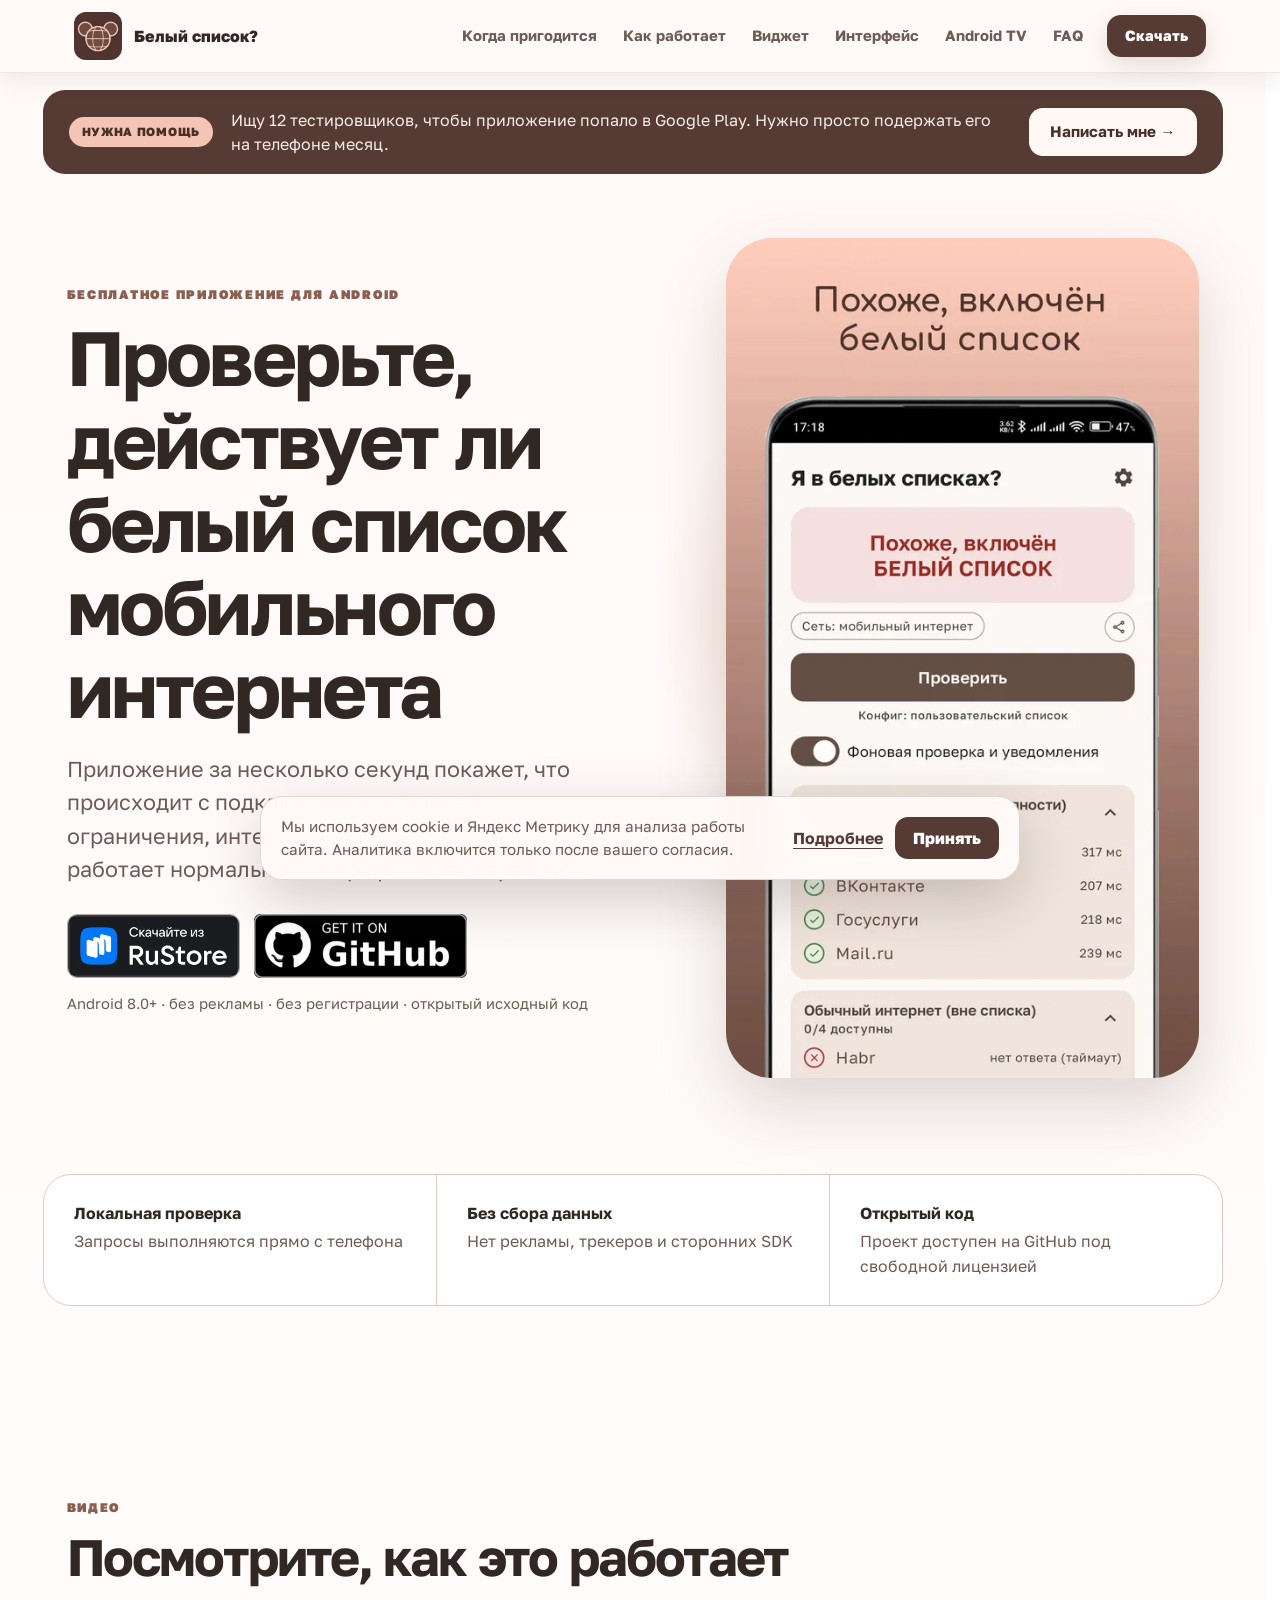
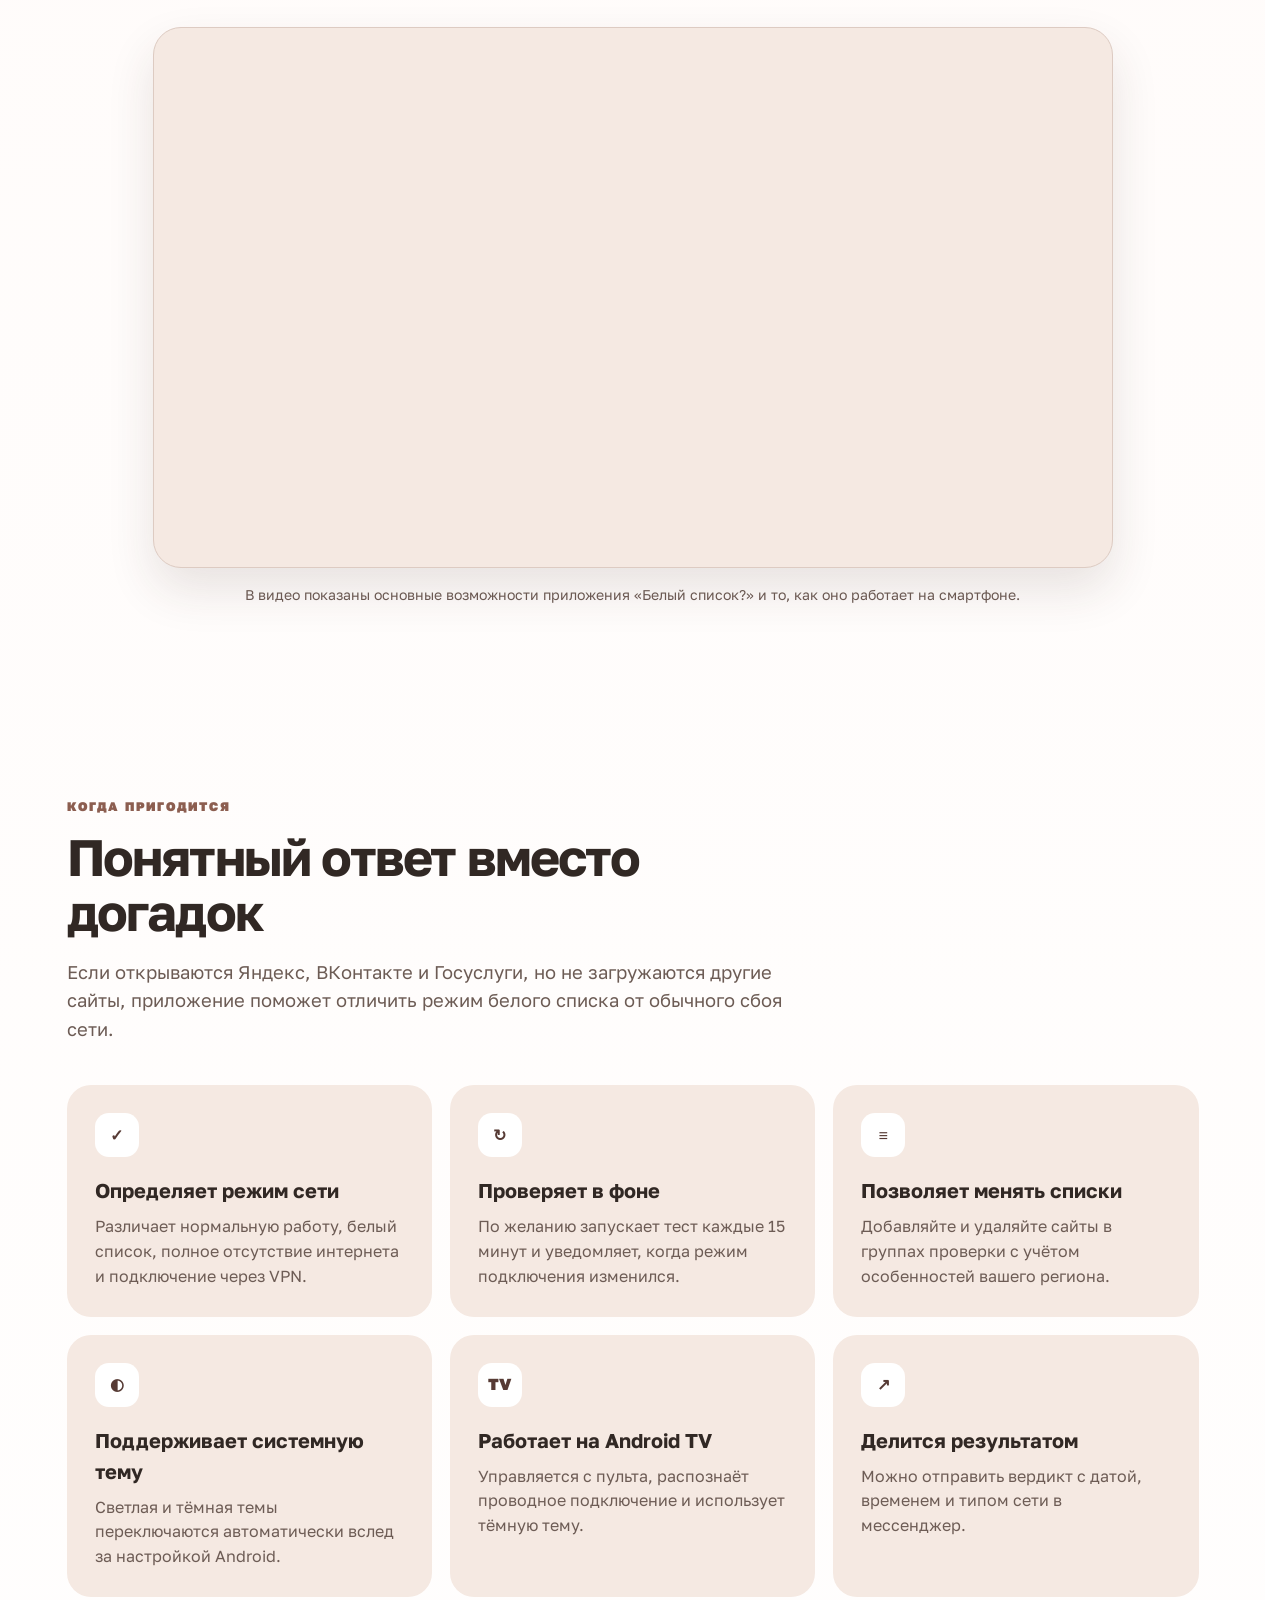
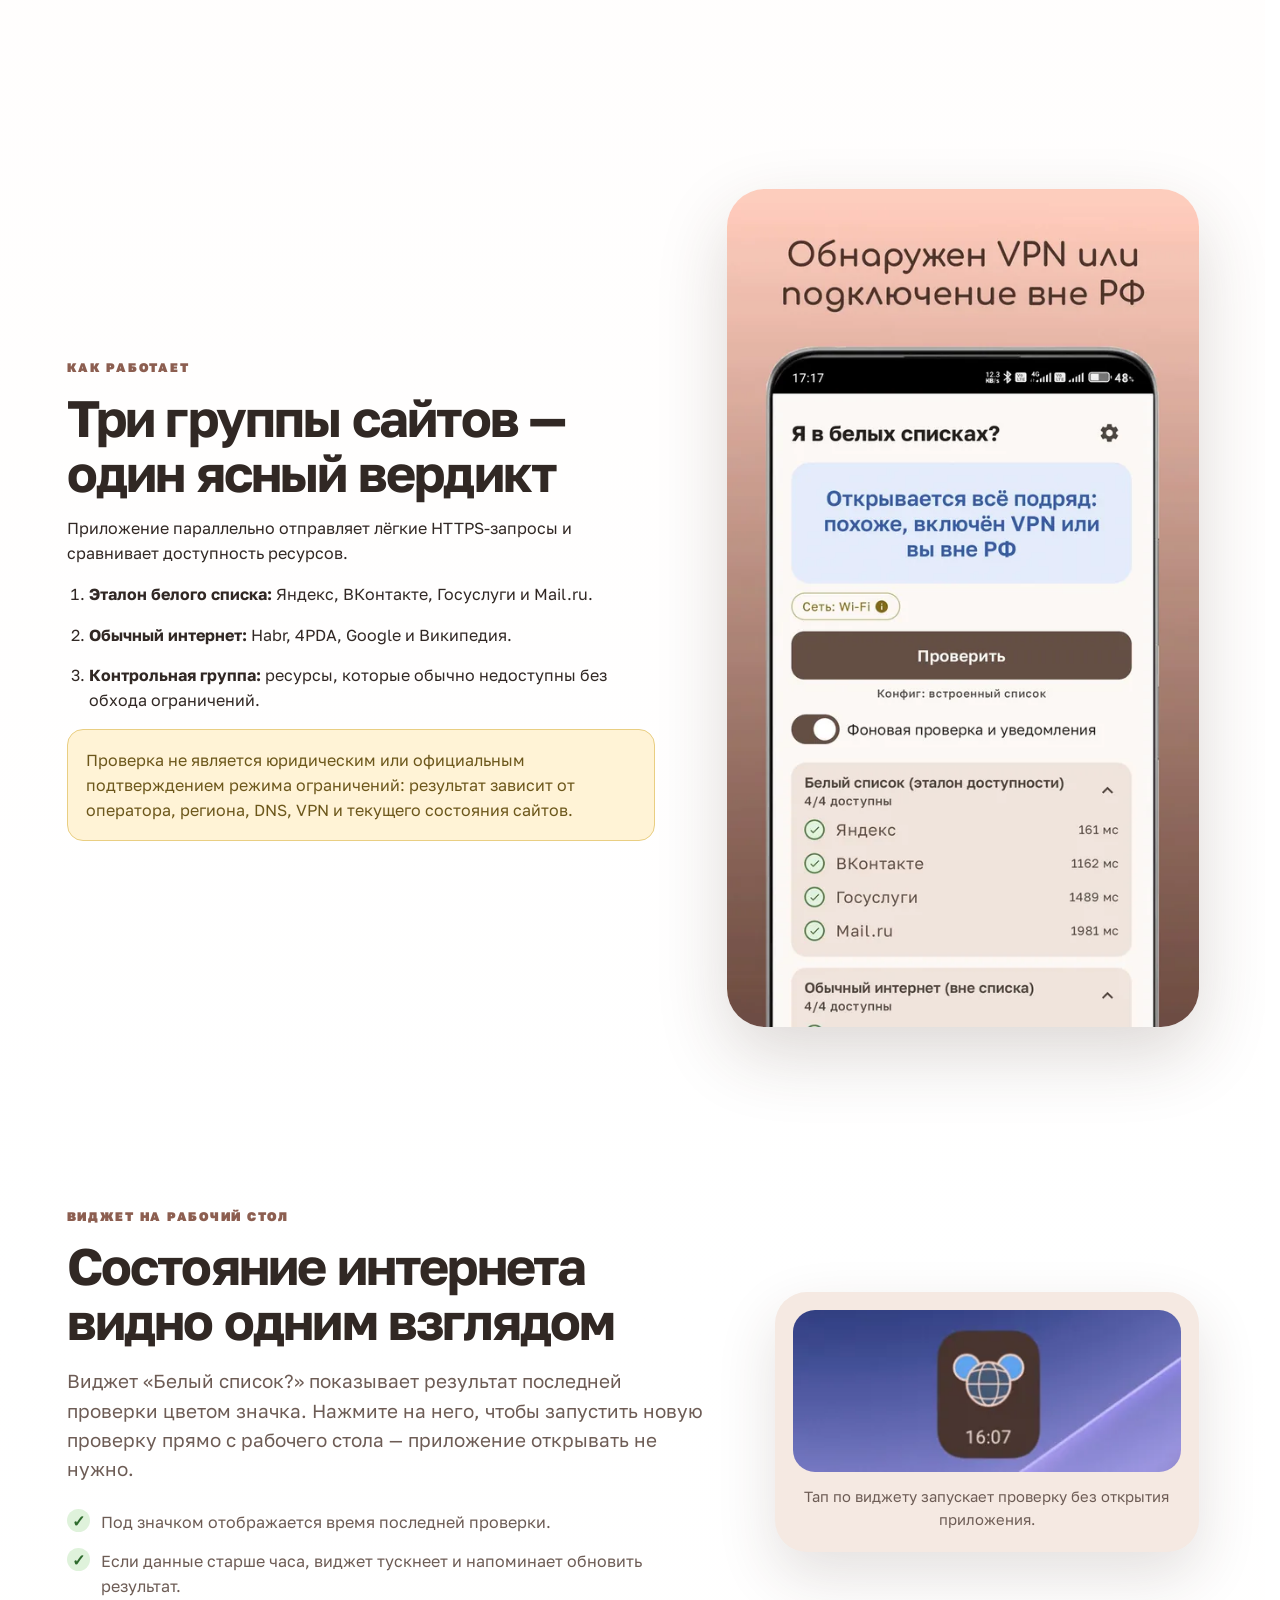
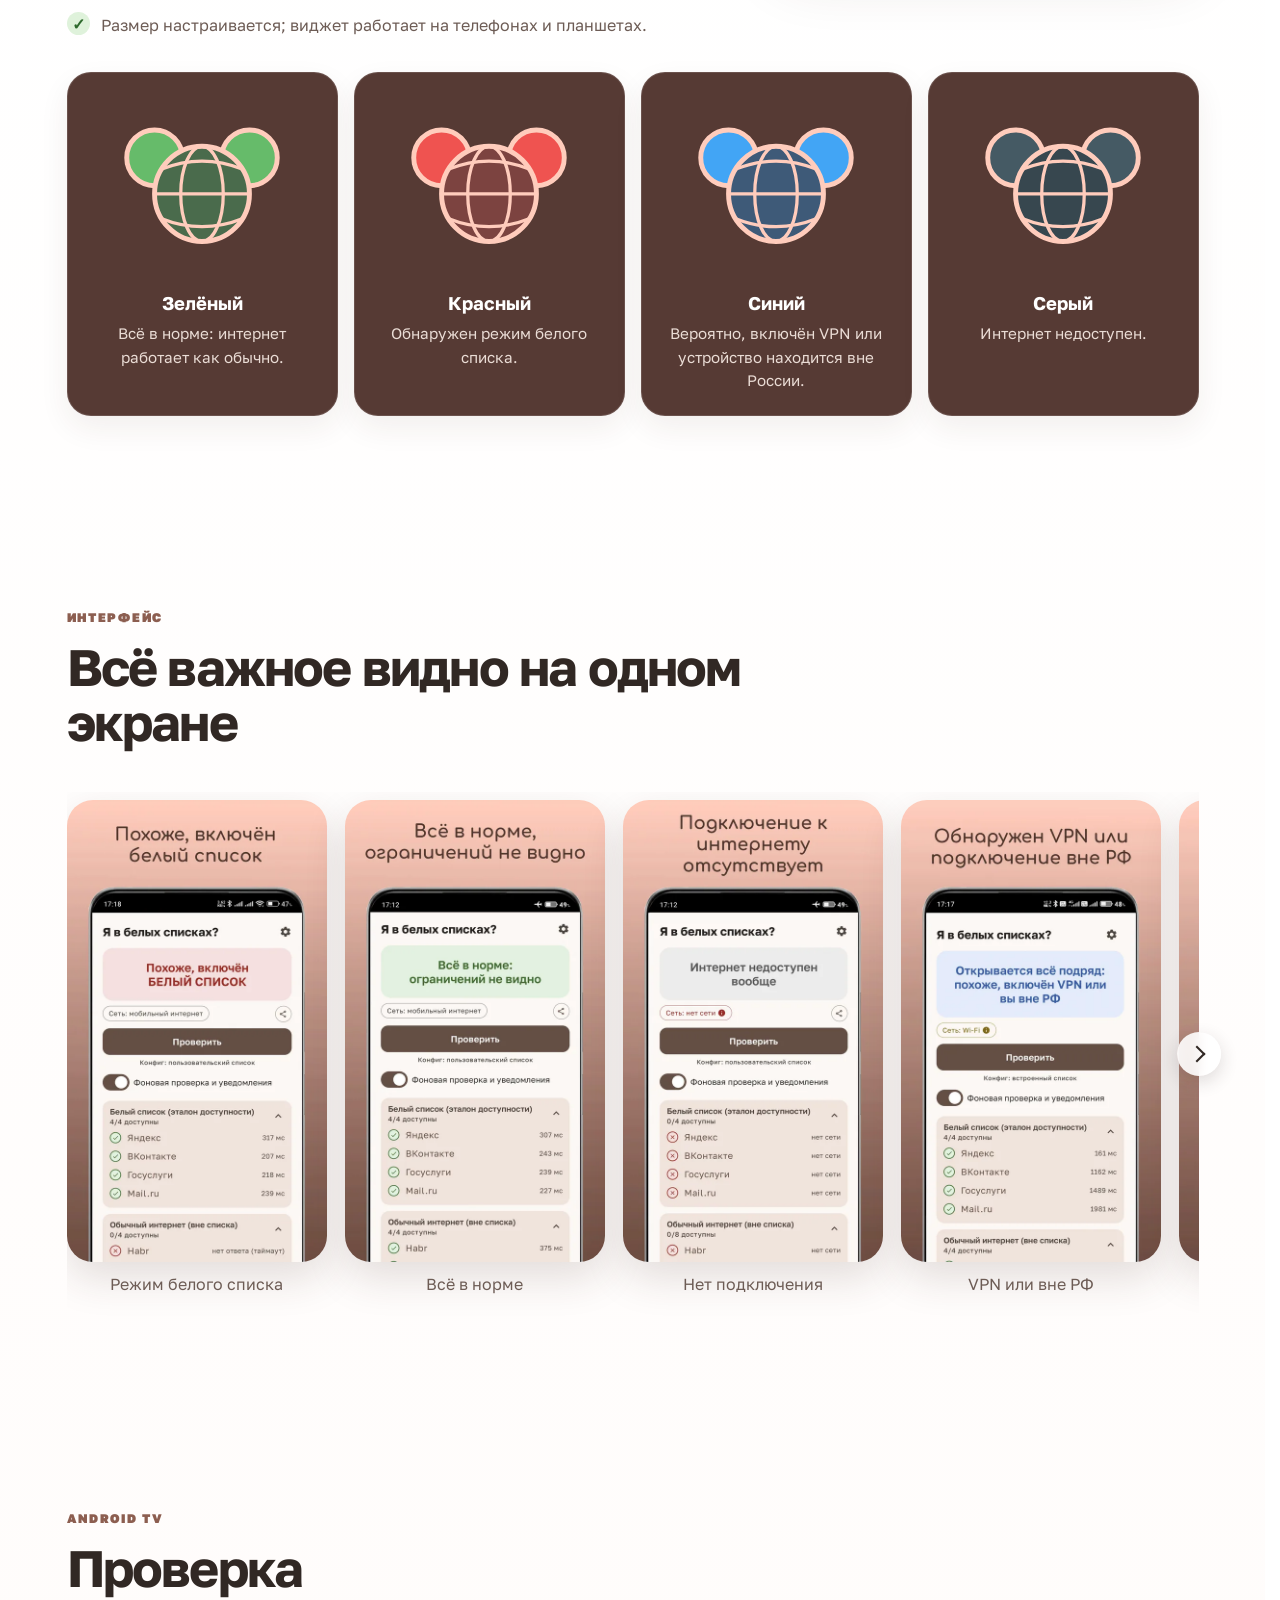
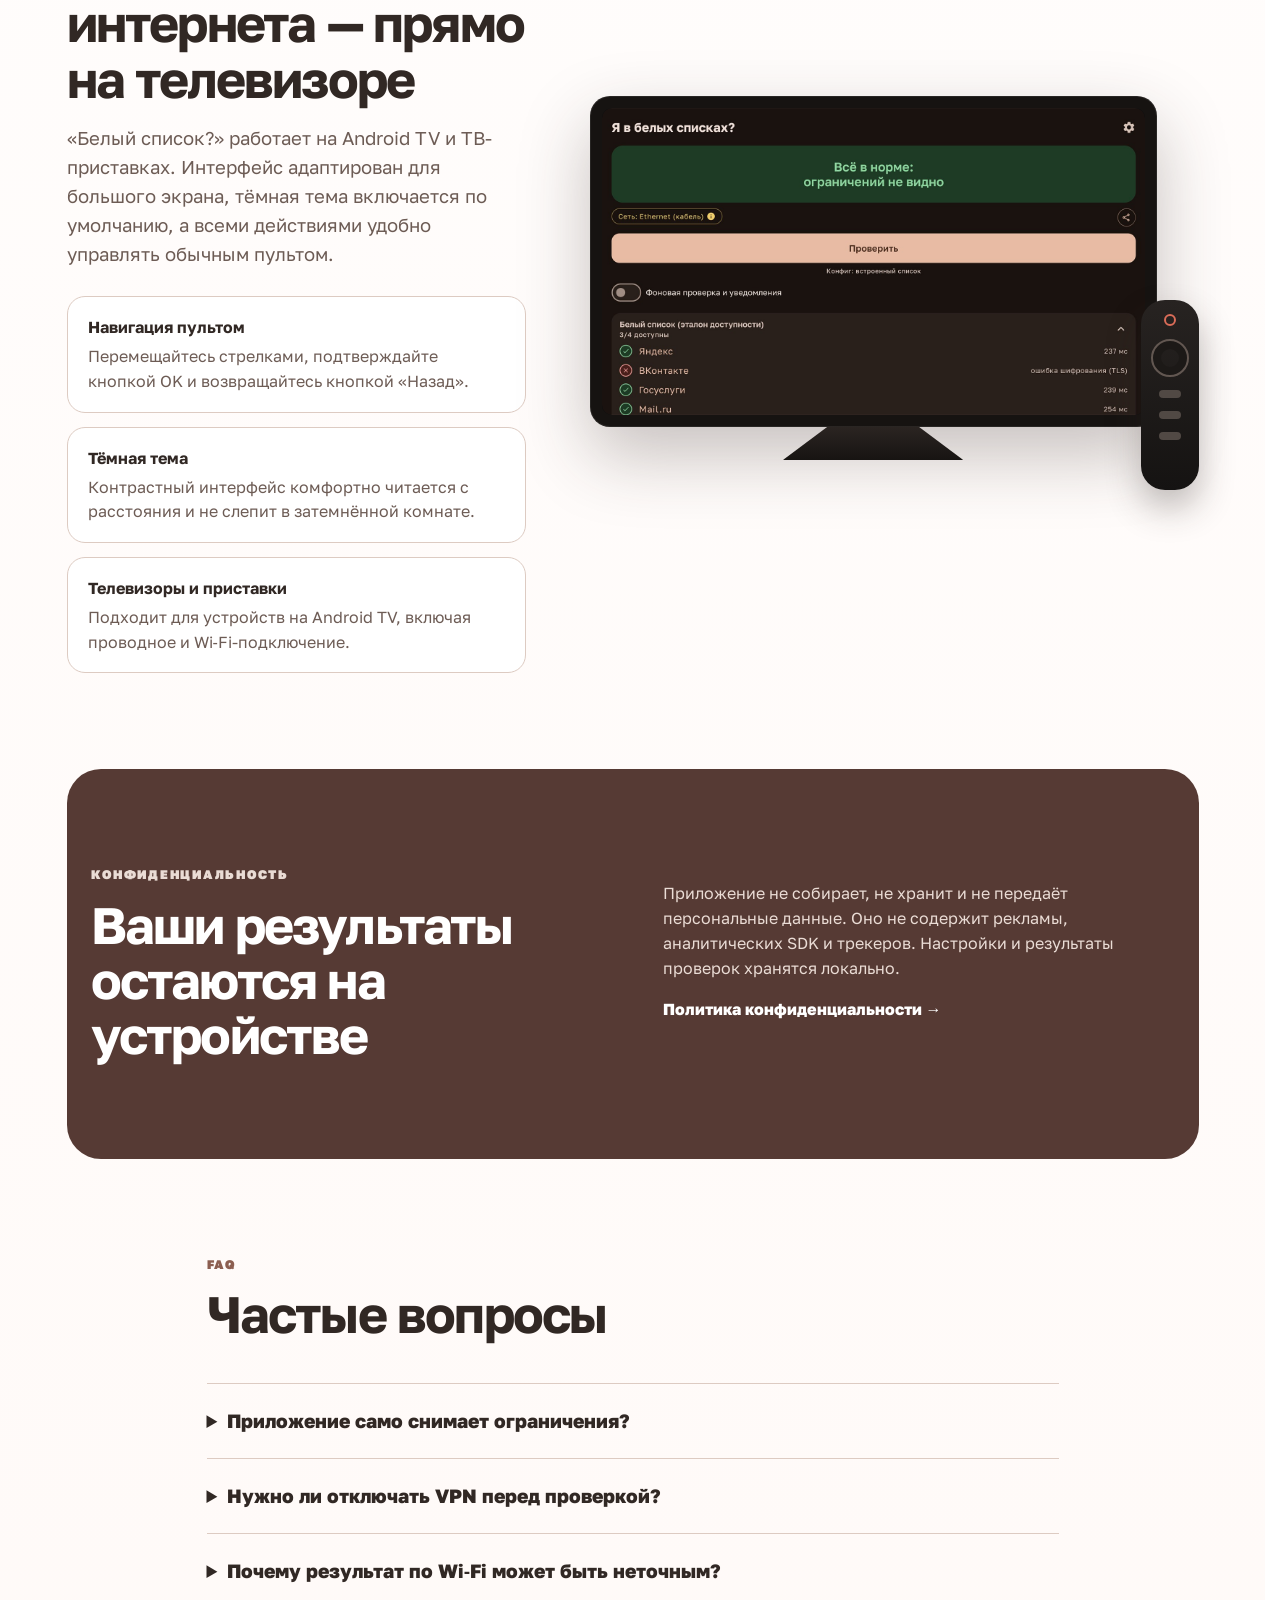
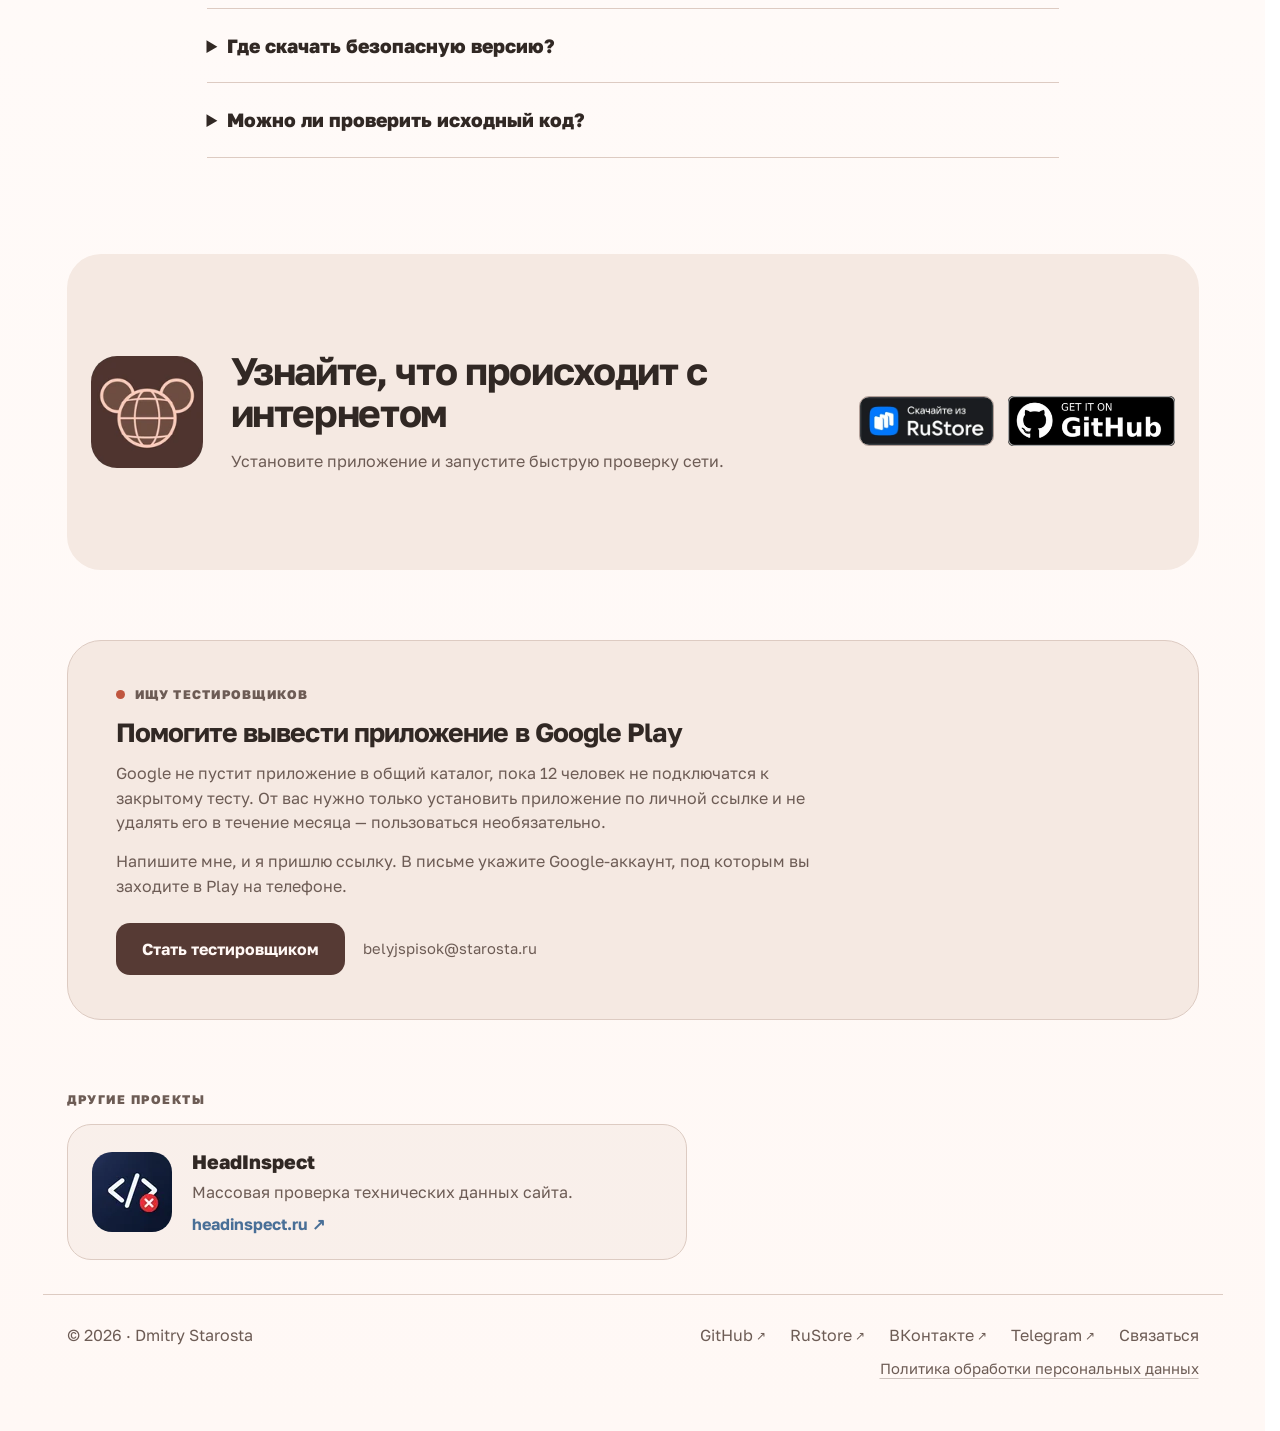
==== site/index.html @ c3c25b16 "Add files via upload" ====
<!doctype html>
<html lang="ru">
<head>
  <meta charset="utf-8">
  <meta name="viewport" content="width=device-width, initial-scale=1">
  <title>Белый список? — проверка ограничений мобильного интернета на Android</title>
  <meta name="description" content="Бесплатное Android-приложение «Белый список?» проверяет, действует ли режим белого списка мобильного интернета, пропал ли интернет полностью или включён VPN. Без рекламы и сбора данных.">
  <meta name="keywords" content="белый список интернет, белые списки рунета, проверка мобильного интернета, ограничения интернета, Android приложение, VPN, RuStore">
  <meta name="author" content="Дмитрий Староста">
  <meta name="robots" content="index,follow,max-image-preview:large">
  <meta name="color-scheme" content="light dark">
  <meta name="theme-color" content="#fff8f5" media="(prefers-color-scheme: light)">
  <meta name="theme-color" content="#151312" media="(prefers-color-scheme: dark)">
  <link rel="canonical" href="https://belyjspisok.ru/">
  <link rel="icon" href="/favicon.ico" sizes="any">
  <link rel="icon" type="image/png" sizes="32x32" href="/favicon-32x32.png">
  <link rel="icon" type="image/png" sizes="48x48" href="/favicon-48x48.png">
  <link rel="apple-touch-icon" sizes="180x180" href="/apple-touch-icon.png">
  <link rel="manifest" href="/site.webmanifest">

  <meta property="og:type" content="website">
  <meta property="og:locale" content="ru_RU">
  <meta property="og:title" content="Белый список? — проверка ограничений мобильного интернета">
  <meta property="og:description" content="Одно нажатие — и вы узнаете: включён белый список, пропал интернет или всё работает нормально.">
  <meta property="og:url" content="https://belyjspisok.ru/">
  <meta property="og:image" content="https://belyjspisok.ru/assets/og-image.jpg">
  <meta property="og:image:type" content="image/jpeg">
  <meta property="og:image:width" content="1200">
  <meta property="og:image:height" content="630">
  <meta property="og:image:alt" content="Экран приложения «Белый список?» с результатом проверки интернета">
  <meta name="twitter:card" content="summary_large_image">

  <link rel="preload" href="assets/icon-96.webp" as="image" type="image/webp">
  <link rel="stylesheet" href="styles.css?v=20260911-player1">

  <script type="application/ld+json">
{
  "@context": "https://schema.org",
  "@type": "SoftwareApplication",
  "name": "Белый список?",
  "alternateName": "WhiteListCheck",

  "url": "https://belyjspisok.ru/",
  "image": "https://belyjspisok.ru/assets/icon.png",

  "description": "Бесплатное Android-приложение для диагностики текущего режима интернет-соединения. Помогает определить режим белого списка, отсутствие интернета, обычную работу сети или вероятное использование VPN.",

  "operatingSystem": "Android 8.0 и новее",
  "applicationCategory": "UtilitiesApplication",
  "softwareRequirements": "Android 8.0+",

  "isAccessibleForFree": true,

  "offers": {
    "@type": "Offer",
    "price": "0",
    "priceCurrency": "RUB"
  },

  "downloadUrl": "https://github.com/dmitrystarosta/WhiteListCheck/releases/latest",
  "installUrl": "https://www.rustore.ru/catalog/app/ru.netstatus.app",

  "sameAs": [
    "https://t.me/belyjspisok_app",
    "https://vk.ru/belyjspisok"
  ],

  "softwareHelp": "https://belyjspisok.ru/#faq",

  "screenshot": [
    "https://belyjspisok.ru/assets/screenshots/screen-1.jpg",
    "https://belyjspisok.ru/assets/screenshots/screen-2.jpg",
    "https://belyjspisok.ru/assets/screenshots/screen-3.jpg",
    "https://belyjspisok.ru/assets/screenshots/screen-4.jpg",
    "https://belyjspisok.ru/assets/screenshots/screen-5.jpg",
    "https://belyjspisok.ru/assets/screenshots/screen-6.jpg",
    "https://belyjspisok.ru/assets/screenshots/screen-7.jpg",
    "https://belyjspisok.ru/assets/screenshots/screen-8.jpg",
    "https://belyjspisok.ru/assets/screenshots/screen-9.jpg",
    "https://belyjspisok.ru/assets/android-tv-screen.jpg"
  ],

  "license": "https://github.com/dmitrystarosta/WhiteListCheck/blob/main/LICENSE",

  "author": {
    "@type": "Person",
    "name": "Dmitry Starosta"
  }
}
</script>
</head>
<body>
  <header class="site-header">
    <div class="header-inner">
      <a class="brand" href="#top" aria-label="Белый список? — вернуться в начало страницы" title="Вернуться в начало">
        <img src="assets/icon.png" srcset="assets/icon-96.webp 96w, assets/icon-144.webp 144w" sizes="48px" width="48" height="48" alt="Иконка приложения «Белый список?»">
        <span>Белый список?</span>
      </a>

      <nav class="desktop-nav" aria-label="Основная навигация">
        <a href="#features">Когда пригодится</a>
        <a href="#how">Как работает</a>
        <a href="#widget">Виджет</a>
        <a href="#screens">Интерфейс</a>
        <a href="#tv">Android TV</a>
        <a href="#faq">FAQ</a>
      </nav>

      <div class="header-actions">
        <a class="header-download" href="#download">Скачать</a>
        <button class="menu-toggle" type="button" aria-expanded="false" aria-controls="mobile-menu" aria-label="Открыть меню">
          <span></span><span></span><span></span>
        </button>
      </div>
    </div>

    <nav id="mobile-menu" class="mobile-menu" aria-label="Мобильная навигация" hidden>
      <a href="#features">Когда пригодится</a>
      <a href="#how">Как работает</a>
      <a href="#widget">Виджет</a>
      <a href="#screens">Интерфейс</a>
      <a href="#tv">Android TV</a>
      <a href="#faq">FAQ</a>
      <a class="mobile-download" href="#download">Скачать приложение</a>
    </nav>
  </header>

  <main id="top">
    <aside class="testers-bar" aria-label="Набор тестировщиков">
      <span class="testers-bar-tag">Нужна помощь</span>
      <p>Ищу 12 тестировщиков, чтобы приложение попало в Google Play. Нужно просто подержать его на телефоне месяц.</p>
      <a class="testers-bar-btn" href="mailto:belyjspisok@starosta.ru?subject=%D0%A5%D0%BE%D1%87%D1%83%20%D1%81%D1%82%D0%B0%D1%82%D1%8C%20%D1%82%D0%B5%D1%81%D1%82%D0%B8%D1%80%D0%BE%D0%B2%D1%89%D0%B8%D0%BA%D0%BE%D0%BC">Написать мне →</a>
    </aside>

    <section class="hero section">
      <div class="hero-copy">
        <p class="eyebrow">Бесплатное приложение для Android</p>
        <h1>Проверьте, действует ли белый список мобильного интернета</h1>
        <p class="lead">Приложение за несколько секунд покажет, что происходит с подключением: включены ограничения, интернет пропал полностью, всё работает нормально или трафик идёт через VPN.</p>
        <div class="download-row" aria-label="Скачать приложение">
          <a class="badge-link badge-link--rustore" href="https://www.rustore.ru/catalog/app/ru.netstatus.app" target="_blank" rel="noopener noreferrer" aria-label="Скачать приложение из RuStore">
            <img src="assets/badges/rustore.png" srcset="assets/badges/rustore-320.webp 320w, assets/badges/rustore-640.webp 640w" sizes="(max-width: 560px) 144px, 178px" alt="Скачать из RuStore" width="666" height="240">
          </a>
          <a class="badge-link" href="https://github.com/dmitrystarosta/WhiteListCheck/releases/latest" target="_blank" rel="noopener noreferrer" aria-label="Скачать APK с GitHub">
            <img src="assets/badges/github.png" srcset="assets/badges/github-320.webp 320w, assets/badges/github-640.webp 640w" sizes="(max-width: 560px) 175px, 215px" alt="Скачать APK с GitHub" width="564" height="168">
          </a>
        </div>
        <p class="micro">Android 8.0+ · без рекламы · без регистрации · открытый исходный код</p>
      </div>
      <div class="hero-media">
        <div class="glow"></div>
        <img src="assets/screenshots/screen-1.jpg" srcset="assets/screenshots/screen-1-540.webp 540w, assets/screenshots/screen-1-720.webp 720w, assets/screenshots/screen-1-1080.webp 1080w" sizes="(max-width: 900px) calc(100vw - 48px), 480px" alt="Приложение «Белый список?» сообщает: похоже, включён белый список" width="1080" height="1920" fetchpriority="high">
      </div>
    </section>

    <section class="trust-strip" aria-label="Главные преимущества">
      <div><strong>Локальная проверка</strong><span>Запросы выполняются прямо с телефона</span></div>
      <div><strong>Без сбора данных</strong><span>Нет рекламы, трекеров и сторонних SDK</span></div>
      <div><strong>Открытый код</strong><span>Проект доступен на GitHub под свободной лицензией</span></div>
    </section>

    <section id="video" class="section video-section" aria-labelledby="video-title">
      <div class="section-heading">
        <p class="eyebrow">Видео</p>
        <h2 id="video-title">Посмотрите, как это работает</h2>
      </div>
      <div class="video-frame">
        <iframe src="https://vkvideo.ru/video_ext.php?oid=-240877802&amp;id=456239017&amp;hash=55cc649b6e155d11&amp;hd=3&amp;loop=1" title="Видео о приложении «Белый список?»" loading="lazy" allow="autoplay; encrypted-media; fullscreen; picture-in-picture; screen-wake-lock;" frameborder="0" allowfullscreen></iframe>
      </div>
      <p class="video-note">В видео показаны основные возможности приложения «Белый список?» и то, как оно работает на смартфоне.</p>
    </section>

    <section id="features" class="section">
      <div class="section-heading">
        <p class="eyebrow">Когда пригодится</p>
        <h2>Понятный ответ вместо догадок</h2>
        <p>Если открываются Яндекс, ВКонтакте и Госуслуги, но не загружаются другие сайты, приложение поможет отличить режим белого списка от обычного сбоя сети.</p>
      </div>
      <div class="cards">
        <article class="card"><span class="icon">✓</span><h3>Определяет режим сети</h3><p>Различает нормальную работу, белый список, полное отсутствие интернета и подключение через VPN.</p></article>
        <article class="card"><span class="icon">↻</span><h3>Проверяет в фоне</h3><p>По желанию запускает тест каждые 15 минут и уведомляет, когда режим подключения изменился.</p></article>
        <article class="card"><span class="icon">≡</span><h3>Позволяет менять списки</h3><p>Добавляйте и удаляйте сайты в группах проверки с учётом особенностей вашего региона.</p></article>
        <article class="card"><span class="icon">◐</span><h3>Поддерживает системную тему</h3><p>Светлая и тёмная темы переключаются автоматически вслед за настройкой Android.</p></article>
        <article class="card"><span class="icon">TV</span><h3>Работает на Android TV</h3><p>Управляется с пульта, распознаёт проводное подключение и использует тёмную тему.</p></article>
        <article class="card"><span class="icon">↗</span><h3>Делится результатом</h3><p>Можно отправить вердикт с датой, временем и типом сети в мессенджер.</p></article>
      </div>
    </section>

    <section id="how" class="section split">
      <div>
        <p class="eyebrow">Как работает</p>
        <h2>Три группы сайтов — один ясный вердикт</h2>
        <p>Приложение параллельно отправляет лёгкие HTTPS-запросы и сравнивает доступность ресурсов.</p>
        <ol class="steps">
          <li><strong>Эталон белого списка:</strong> Яндекс, ВКонтакте, Госуслуги и Mail.ru.</li>
          <li><strong>Обычный интернет:</strong> Habr, 4PDA, Google и Википедия.</li>
          <li><strong>Контрольная группа:</strong> ресурсы, которые обычно недоступны без обхода ограничений.</li>
        </ol>
        <p class="note">Проверка не является юридическим или официальным подтверждением режима ограничений: результат зависит от оператора, региона, DNS, VPN и текущего состояния сайтов.</p>
      </div>
      <img class="feature-shot" src="assets/screenshots/screen-4.jpg" srcset="assets/screenshots/screen-4-540.webp 540w, assets/screenshots/screen-4-1080.webp 1080w" sizes="(max-width: 900px) min(520px, calc(100vw - 48px)), 471px" alt="Приложение обнаружило VPN или подключение вне России" loading="lazy" width="1080" height="1920">
    </section>


    <section id="widget" class="section widget-section">
      <div class="widget-layout">
        <div class="widget-copy">
          <p class="eyebrow">Виджет на рабочий стол</p>
          <h2>Состояние интернета видно одним взглядом</h2>
          <p class="widget-lead">Виджет «Белый список?» показывает результат последней проверки цветом значка. Нажмите на него, чтобы запустить новую проверку прямо с рабочего стола — приложение открывать не нужно.</p>
          <ul class="widget-benefits">
            <li>Под значком отображается время последней проверки.</li>
            <li>Если данные старше часа, виджет тускнеет и напоминает обновить результат.</li>
            <li>Размер настраивается; виджет работает на телефонах и планшетах.</li>
          </ul>
        </div>
        <figure class="widget-preview">
          <img src="assets/widgets/whitelistcheck_widget.jpg" srcset="assets/widgets/whitelistcheck_widget-400.webp 400w, assets/widgets/whitelistcheck_widget.jpg 700w" sizes="(max-width: 900px) calc(100vw - 48px), 388px" alt="Виджет приложения «Белый список?» на рабочем столе Android" loading="lazy" width="700" height="293">
          <figcaption>Тап по виджету запускает проверку без открытия приложения.</figcaption>
        </figure>
      </div>

      <div class="widget-states" aria-label="Значения цветов виджета">
        <article class="widget-state">
          <img src="assets/widgets/widget-normal.svg" alt="Зелёный значок виджета" loading="lazy">
          <div><h3>Зелёный</h3><p>Всё в норме: интернет работает как обычно.</p></div>
        </article>
        <article class="widget-state">
          <img src="assets/widgets/widget-whitelist.svg" alt="Красный значок виджета" loading="lazy">
          <div><h3>Красный</h3><p>Обнаружен режим белого списка.</p></div>
        </article>
        <article class="widget-state">
          <img src="assets/widgets/widget-vpn.svg" alt="Синий значок виджета" loading="lazy">
          <div><h3>Синий</h3><p>Вероятно, включён VPN или устройство находится вне России.</p></div>
        </article>
        <article class="widget-state">
          <img src="assets/widgets/widget-nonet.svg" alt="Серый значок виджета" loading="lazy">
          <div><h3>Серый</h3><p>Интернет недоступен.</p></div>
        </article>
      </div>
    </section>

    <section id="screens" class="section gallery-section">
      <div class="section-heading">
        <p class="eyebrow">Интерфейс</p>
        <h2>Всё важное видно на одном экране</h2>
      </div>
      <div class="gallery-shell">
        <button class="gallery-arrow gallery-arrow-prev is-hidden" type="button" aria-label="Предыдущие скриншоты">‹</button>
<div class="gallery" aria-label="Скриншоты приложения">
        <figure><img src="assets/screenshots/screen-1.jpg" srcset="assets/screenshots/screen-1-540.webp 540w, assets/screenshots/screen-1-720.webp 720w, assets/screenshots/screen-1-1080.webp 1080w" sizes="(max-width: 560px) min(78vw, 290px), 260px" alt="Приложение сообщает: похоже, включён белый список" loading="lazy" width="1080" height="1920"><figcaption>Режим белого списка</figcaption></figure>
        <figure><img src="assets/screenshots/screen-2.jpg" srcset="assets/screenshots/screen-2-540.webp 540w, assets/screenshots/screen-2-1080.webp 1080w" sizes="(max-width: 560px) min(78vw, 290px), 260px" alt="Приложение сообщает, что в мобильной сети ограничений не видно" loading="lazy" width="1080" height="1920"><figcaption>Всё в норме</figcaption></figure>
        <figure><img src="assets/screenshots/screen-3.jpg" srcset="assets/screenshots/screen-3-540.webp 540w, assets/screenshots/screen-3-1080.webp 1080w" sizes="(max-width: 560px) min(78vw, 290px), 260px" alt="Приложение сообщает, что интернет полностью недоступен" loading="lazy" width="1080" height="1920"><figcaption>Нет подключения</figcaption></figure>
        <figure><img src="assets/screenshots/screen-4.jpg" srcset="assets/screenshots/screen-4-540.webp 540w, assets/screenshots/screen-4-1080.webp 1080w" sizes="(max-width: 560px) min(78vw, 290px), 260px" alt="Приложение обнаружило VPN или подключение вне России" loading="lazy" width="1080" height="1920"><figcaption>VPN или вне РФ</figcaption></figure>
        <figure><img src="assets/screenshots/screen-5.jpg" srcset="assets/screenshots/screen-5-540.webp 540w, assets/screenshots/screen-5-1080.webp 1080w" sizes="(max-width: 560px) min(78vw, 290px), 260px" alt="Пояснение об особенностях проверки ограничений через Wi-Fi" loading="lazy" width="1080" height="1920"><figcaption>Пояснение для Wi‑Fi</figcaption></figure>
        <figure><img src="assets/screenshots/screen-6.jpg" srcset="assets/screenshots/screen-6-540.webp 540w, assets/screenshots/screen-6-1080.webp 1080w" sizes="(max-width: 560px) min(78vw, 290px), 260px" alt="Редактирование списков сайтов для проверки" loading="lazy" width="1080" height="1920"><figcaption>Настройка сайтов</figcaption></figure>
        <figure><img src="assets/screenshots/screen-7.jpg" srcset="assets/screenshots/screen-7-540.webp 540w, assets/screenshots/screen-7-1080.webp 1080w" sizes="(max-width: 560px) min(78vw, 290px), 260px" alt="Тёмная тема приложения «Белый список?»" loading="lazy" width="1080" height="1920"><figcaption>Тёмная тема</figcaption></figure>
        <figure><img src="assets/screenshots/screen-8.jpg" srcset="assets/screenshots/screen-8-540.webp 540w, assets/screenshots/screen-8-1080.webp 1080w" sizes="(max-width: 560px) min(78vw, 290px), 260px" alt="Виджет приложения «Белый список?» на рабочем столе Android" loading="lazy" width="1080" height="1920"><figcaption>Виджет</figcaption></figure>
        <figure><img src="assets/screenshots/screen-9.jpg" srcset="assets/screenshots/screen-9-540.webp 540w, assets/screenshots/screen-9-1080.webp 1080w" sizes="(max-width: 560px) min(78vw, 290px), 260px" alt="Push-уведомление приложения об изменении режима сети" loading="lazy" width="1080" height="1920"><figcaption>Уведомление о смене режима</figcaption></figure>
      </div>
        <button class="gallery-arrow gallery-arrow-next" type="button" aria-label="Следующие скриншоты">›</button>
      </div>

    </section>



    <section id="tv" class="section tv-section">
      <div class="tv-copy">
        <p class="eyebrow">Android TV</p>
        <h2>Проверка интернета — прямо на телевизоре</h2>
        <p class="tv-lead">«Белый список?» работает на Android TV и ТВ-приставках. Интерфейс адаптирован для большого экрана, тёмная тема включается по умолчанию, а всеми действиями удобно управлять обычным пультом.</p>
        <div class="tv-points">
          <div><strong>Навигация пультом</strong><span>Перемещайтесь стрелками, подтверждайте кнопкой OK и возвращайтесь кнопкой «Назад».</span></div>
          <div><strong>Тёмная тема</strong><span>Контрастный интерфейс комфортно читается с расстояния и не слепит в затемнённой комнате.</span></div>
          <div><strong>Телевизоры и приставки</strong><span>Подходит для устройств на Android TV, включая проводное и Wi‑Fi-подключение.</span></div>
        </div>
      </div>
      <div class="tv-visual" aria-label="Приложение «Белый список?» на Android TV">
        <div class="television">
          <div class="tv-screen">
            <img src="assets/android-tv-screen.jpg" alt="Тёмная тема приложения «Белый список?» на экране Android TV" loading="lazy" width="1500" height="850">
          </div>
          <div class="tv-stand" aria-hidden="true"></div>
        </div>
        <div class="remote" aria-hidden="true">
          <span class="remote-power"></span>
          <span class="remote-ring"></span>
          <span class="remote-button"></span><span class="remote-button"></span><span class="remote-button"></span>
        </div>
      </div>
    </section>

    <section class="section privacy">
      <div>
        <p class="eyebrow">Конфиденциальность</p>
        <h2>Ваши результаты остаются на устройстве</h2>
      </div>
      <div>
        <p>Приложение не собирает, не хранит и не передаёт персональные данные. Оно не содержит рекламы, аналитических SDK и трекеров. Настройки и результаты проверок хранятся локально.</p>
        <a class="text-link" href="https://github.com/dmitrystarosta/WhiteListCheck/blob/main/PRIVACY.md" target="_blank" rel="noopener noreferrer">Политика конфиденциальности →</a>
      </div>
    </section>

    <section id="faq" class="section faq">
      <div class="section-heading"><p class="eyebrow">FAQ</p><h2>Частые вопросы</h2></div>
      <details><summary>Приложение само снимает ограничения?</summary><p>Нет. Оно только диагностирует доступность сайтов и помогает понять, какой режим подключения наблюдается.</p></details>
      <details><summary>Нужно ли отключать VPN перед проверкой?</summary><p>Да, если вы хотите оценить реальное подключение оператора. При активном VPN приложение может увидеть доступность сайтов через туннель.</p></details>
      <details><summary>Почему результат по Wi‑Fi может быть неточным?</summary><p>Белые списки обычно применяются к мобильным сетям. Исключение — Wi‑Fi от 3G/4G-роутера или телефона, раздающего мобильный интернет.</p></details>
      <details><summary>Где скачать безопасную версию?</summary><p>Используйте RuStore или страницу последнего релиза в официальном репозитории GitHub.</p></details>
      <details><summary>Можно ли проверить исходный код?</summary><p>Да. Исходный код открыт и опубликован в репозитории проекта.</p></details>
    </section>

    <section id="download" class="section cta">
      <img src="assets/icon.png" srcset="assets/icon-144.webp 144w, assets/icon-256.webp 256w" sizes="112px" alt="" width="112" height="112">
      <div><h2>Узнайте, что происходит с интернетом</h2><p>Установите приложение и запустите быструю проверку сети.</p></div>
      <div class="download-row compact">
        <a class="badge-link badge-link--rustore" href="https://www.rustore.ru/catalog/app/ru.netstatus.app" target="_blank" rel="noopener noreferrer"><img src="assets/badges/rustore.png" srcset="assets/badges/rustore-320.webp 320w, assets/badges/rustore-640.webp 640w" sizes="(max-width: 560px) 144px, 178px" alt="Скачать из RuStore" width="666" height="240"></a>
        <a class="badge-link" href="https://github.com/dmitrystarosta/WhiteListCheck/releases/latest" target="_blank" rel="noopener noreferrer"><img src="assets/badges/github.png" srcset="assets/badges/github-320.webp 320w, assets/badges/github-640.webp 640w" sizes="(max-width: 560px) 175px, 215px" alt="Скачать APK с GitHub" width="564" height="168"></a>
      </div>
    </section>

    <section class="testers-card section" aria-labelledby="testers-title">
      <div class="testers-card-inner">
        <p class="testers-card-eyebrow"><span aria-hidden="true"></span>Ищу тестировщиков</p>
        <h2 id="testers-title">Помогите вывести приложение в Google Play</h2>
        <p>Google не пустит приложение в общий каталог, пока 12 человек не подключатся к закрытому тесту. От вас нужно только установить приложение по личной ссылке и не удалять его в течение месяца — пользоваться необязательно.</p>
        <p>Напишите мне, и я пришлю ссылку. В письме укажите Google-аккаунт, под которым вы заходите в Play на телефоне.</p>
        <div class="testers-card-actions">
          <a class="testers-card-btn" href="mailto:belyjspisok@starosta.ru?subject=%D0%A5%D0%BE%D1%87%D1%83%20%D1%81%D1%82%D0%B0%D1%82%D1%8C%20%D1%82%D0%B5%D1%81%D1%82%D0%B8%D1%80%D0%BE%D0%B2%D1%89%D0%B8%D0%BA%D0%BE%D0%BC">Стать тестировщиком</a>
          <span class="testers-card-mail">belyjspisok@starosta.ru</span>
        </div>
      </div>
    </section>
  </main>


  <section class="other-projects" aria-labelledby="other-projects-title">
    <p class="other-projects-label" id="other-projects-title">Другие проекты</p>

    <a class="other-project-card"
       href="https://headinspect.ru/"
       target="_blank"
       rel="noopener noreferrer"
       aria-label="HeadInspect — массовая проверка технических данных сайта">
      <img
        class="other-project-icon"
        src="assets/headinspect-80.webp"
        srcset="assets/headinspect-80.webp 80w, assets/headinspect-160.webp 160w"
        sizes="80px"
        width="80"
        height="80"
        loading="lazy"
        alt="HeadInspect">

      <span class="other-project-copy">
        <strong>HeadInspect</strong>
        <span>Массовая проверка технических данных сайта.</span>
        <span class="other-project-url">headinspect.ru ↗</span>
      </span>
    </a>
  </section>

  <footer class="site-footer">
    <p class="footer-copyright">© 2026 · <a class="footer-copyright-link" href="https://dmitrystarosta.github.io/projects/" target="_blank" rel="noopener noreferrer" title="Разработчик сайта — Dmitry Starosta" aria-label="Разработчик сайта — Dmitry Starosta">Dmitry Starosta</a></p>

    <div class="footer-stack">
      <div class="footer-links" aria-label="Ссылки проекта">
        <a class="footer-external" href="https://github.com/dmitrystarosta/WhiteListCheck"
           target="_blank"
           rel="noopener noreferrer">GitHub</a>

        <a class="footer-external" href="https://www.rustore.ru/catalog/app/ru.netstatus.app"
           target="_blank"
           rel="noopener noreferrer">RuStore</a>

        <a class="footer-external" href="https://vk.ru/belyjspisok"
           target="_blank"
           rel="noopener noreferrer">ВКонтакте</a>

        <a class="footer-external" href="https://t.me/belyjspisok_app"
           target="_blank"
           rel="noopener noreferrer">Telegram</a>

        <a href="mailto:belyjspisok@starosta.ru?subject=%D0%9F%D0%B8%D1%81%D1%8C%D0%BC%D0%BE%20%D1%81%20%D1%81%D0%B0%D0%B9%D1%82%D0%B0%20%C2%AB%D0%91%D0%B5%D0%BB%D1%8B%D0%B9%20%D1%81%D0%BF%D0%B8%D1%81%D0%BE%D0%BA%3F%C2%BB">Связаться</a>
      </div>

      <div class="footer-documents" aria-label="Документы">
        <a href="/privacy/">Политика обработки персональных данных</a>
      </div>
    </div>
  </footer>
  <script src="consent.js?v=20260824-1" defer></script>
  <script src="script.js?v=20260911-player1" defer></script>
</body>
</html>
---- site/styles.css ----
@font-face {
  font-family: "Golos Text";
  src: url("assets/fonts/GolosText-Regular.woff2") format("woff2");
  font-weight: 400;
  font-style: normal;
  font-display: swap;
}

@font-face {
  font-family: "Golos Text";
  src: url("assets/fonts/GolosText-Medium.woff2") format("woff2");
  font-weight: 500;
  font-style: normal;
  font-display: swap;
}

@font-face {
  font-family: "Golos Text";
  src: url("assets/fonts/GolosText-SemiBold.woff2") format("woff2");
  font-weight: 600;
  font-style: normal;
  font-display: swap;
}

@font-face {
  font-family: "Golos Text";
  src: url("assets/fonts/GolosText-Bold.woff2") format("woff2");
  font-weight: 700;
  font-style: normal;
  font-display: swap;
}

@font-face {
  font-family: "Golos Text";
  src: url("assets/fonts/GolosText-ExtraBold.woff2") format("woff2");
  font-weight: 800;
  font-style: normal;
  font-display: swap;
}

@font-face {
  font-family: "Golos Text";
  src: url("assets/fonts/GolosText-Black.woff2") format("woff2");
  font-weight: 900;
  font-style: normal;
  font-display: swap;
}

:root{--bg:#fff8f5;--surface:#f5e9e2;--ink:#312824;--muted:#6d5c55;--brand:#563a34;--accent:#f4c5b5;--green:#dff2db;--green-ink:#2e6a2d;--line:#ddcbc2;--max:1180px}*{box-sizing:border-box}html{scroll-behavior:smooth;scrollbar-gutter:stable}body{margin:0;font-family:"Golos Text",sans-serif;color:var(--ink);background:linear-gradient(180deg,#fffaf8 0,#fff 48%,#fff8f5 100%);line-height:1.55}img{max-width:100%;display:block}a{color:inherit}.site-header{position:sticky;top:0;z-index:20;display:flex;justify-content:space-between;align-items:center;padding:14px max(20px,calc((100vw - var(--max))/2));background:rgba(255,250,248,.9);backdrop-filter:blur(14px);border-bottom:1px solid rgba(86,58,52,.1)}.brand{display:flex;align-items:center;gap:12px;text-decoration:none;font-weight:800}.brand img{border-radius:12px}.site-header nav{display:flex;gap:26px}.site-header nav a{text-decoration:none;color:var(--muted);font-weight:650}.site-header nav a:hover{color:var(--brand)}.section{max-width:var(--max);margin:0 auto;padding:96px 24px}.hero{min-height:760px;display:grid;grid-template-columns:1.03fr .97fr;align-items:center;gap:50px;padding-top:64px;overflow:hidden}.eyebrow{text-transform:uppercase;letter-spacing:.14em;font-size:.78rem;font-weight:850;color:#8c5e50;margin:0 0 12px}.hero h1,.section h2{line-height:1.08;letter-spacing:-.035em;margin:0}.hero h1{font-size:clamp(2.7rem,6vw,5.6rem);max-width:800px}.lead{font-size:clamp(1.1rem,1.7vw,1.35rem);color:var(--muted);max-width:680px}.download-row{display:flex;gap:14px;flex-wrap:wrap;align-items:center;margin:28px 0 10px}.badge-link{display:block;transition:transform .2s ease,filter .2s ease}.badge-link:hover{transform:translateY(-3px);filter:drop-shadow(0 12px 16px rgba(49,40,36,.18))}.badge-link img{height:64px;width:auto}.micro{color:var(--muted);font-size:.92rem}.hero-media{position:relative;display:flex;justify-content:center;align-items:center;align-self:center}.hero-media img{position:relative;width:min(480px,90%);max-height:700px;object-fit:cover;object-position:top;border-radius:46px;filter:none;box-shadow:0 28px 70px rgba(67,42,35,.18)}.glow{position:absolute;width:560px;height:560px;border-radius:50%;background:radial-gradient(circle,#f4c5b5 0,rgba(244,197,181,.1) 62%,transparent 72%);top:12%;left:50%;transform:translateX(-50%)}.trust-strip{max-width:var(--max);margin:0 auto;display:grid;grid-template-columns:repeat(3,1fr);border:1px solid var(--line);border-radius:28px;overflow:hidden;background:#fff}.trust-strip div{padding:26px 30px}.trust-strip div+div{border-left:1px solid var(--line)}.trust-strip strong,.trust-strip span{display:block}.trust-strip span{color:var(--muted);margin-top:4px}.section-heading{max-width:760px;margin-bottom:42px}.section h2{font-size:clamp(2.2rem,4vw,4rem)}.section-heading>p:last-child{font-size:1.15rem;color:var(--muted)}.cards{display:grid;grid-template-columns:repeat(3,1fr);gap:18px}.card{background:var(--surface);padding:28px;border-radius:24px}.card .icon{display:grid;place-items:center;width:44px;height:44px;border-radius:14px;background:#fff;color:var(--brand);font-weight:900}.card h3{font-size:1.25rem;margin:18px 0 8px}.card p{margin:0;color:var(--muted)}.split{display:grid;grid-template-columns:1fr .8fr;gap:72px;align-items:center}.steps{padding-left:22px}.steps li{margin:16px 0}.note{background:#fff3d6;border:1px solid #e9ce82;padding:18px;border-radius:16px;color:#6c571b}.feature-shot{max-height:760px;object-fit:cover;object-position:top;border-radius:38px;box-shadow:0 28px 70px rgba(67,42,35,.18)}.gallery{display:grid;grid-template-columns:repeat(5,1fr);gap:18px;overflow-x:auto;padding:8px 4px 20px;scroll-snap-type:x mandatory}.gallery figure{margin:0;min-width:220px;scroll-snap-align:start}.gallery img{aspect-ratio:9/16;object-fit:cover;border-radius:26px;box-shadow:0 16px 40px rgba(67,42,35,.15)}.gallery figcaption{text-align:center;color:var(--muted);margin-top:10px}.privacy{display:grid;grid-template-columns:1fr 1fr;gap:60px;background:var(--brand);color:white;border-radius:34px}.privacy p{color:#eadcd5}.text-link{font-weight:800;text-decoration:none}.faq{max-width:900px}.faq details{border-top:1px solid var(--line);padding:22px 0}.faq details:last-child{border-bottom:1px solid var(--line)}.faq summary{font-size:1.2rem;font-weight:800;cursor:pointer}.faq details p{color:var(--muted);max-width:760px}.cta{display:grid;grid-template-columns:auto 1fr auto;gap:28px;align-items:center;background:var(--surface);border-radius:34px;margin-bottom:70px}.cta>img{border-radius:26px}.cta h2{font-size:clamp(1.8rem,3vw,2.8rem)}.cta p{margin-bottom:0;color:var(--muted)}.compact{justify-content:flex-end}.compact .badge-link img{height:50px}footer{max-width:var(--max);margin:0 auto;padding:28px 24px 50px;display:flex;justify-content:space-between;border-top:1px solid var(--line);color:var(--muted)}footer div{display:flex;gap:20px}footer a{text-decoration:none}@media(max-width:900px){.site-header nav{display:none}.hero{grid-template-columns:1fr;padding-top:50px;min-height:auto}.hero-copy{text-align:center}.lead{margin-left:auto;margin-right:auto}.download-row{justify-content:center}.hero-media img{max-height:620px}.trust-strip{grid-template-columns:1fr;margin:0 20px}.trust-strip div+div{border-left:0;border-top:1px solid var(--line)}.cards{grid-template-columns:repeat(2,1fr)}.split{grid-template-columns:1fr}.feature-shot{max-width:520px;margin:auto}.privacy{grid-template-columns:1fr;margin:0 20px}.cta{grid-template-columns:1fr;text-align:center;margin-left:20px;margin-right:20px}.cta>img{margin:auto}.compact{justify-content:center}}@media(max-width:560px){.section{padding:72px 20px}.hero h1{font-size:2.65rem}.badge-link img{height:52px}.cards{grid-template-columns:1fr}.gallery{margin-right:-20px}.privacy{padding:42px 24px}.cta{padding:42px 24px}.cta>img{width:84px}.compact .badge-link img{height:42px}footer{flex-direction:column;gap:10px}.hero-media img{border-radius:30px 30px 0 0}}


/* Виджет на рабочем столе */
.widget-section{padding-top:84px}.widget-layout{display:grid;grid-template-columns:1.08fr .72fr;gap:72px;align-items:center}.widget-lead{font-size:1.18rem;color:var(--muted);max-width:690px}.widget-benefits{margin:26px 0 0;padding:0;list-style:none;display:grid;gap:14px}.widget-benefits li{position:relative;padding-left:34px;color:var(--muted)}.widget-benefits li::before{content:"✓";position:absolute;left:0;top:-1px;display:grid;place-items:center;width:23px;height:23px;border-radius:50%;background:var(--green);color:var(--green-ink);font-weight:900}.widget-preview{margin:0;background:var(--surface);padding:18px;border-radius:32px;box-shadow:0 24px 60px rgba(67,42,35,.14)}.widget-preview img{width:100%;max-height:590px;object-fit:cover;object-position:center;border-radius:22px}.widget-preview figcaption{padding:14px 8px 2px;text-align:center;color:var(--muted);font-size:.92rem}.widget-states{display:grid;grid-template-columns:repeat(4,1fr);gap:16px;margin-top:34px}.widget-state{display:flex;flex-direction:column;align-items:center;text-align:center;gap:10px;padding:24px 18px 22px;border:1px solid var(--line);border-radius:24px;background:#fff;box-shadow:0 12px 30px rgba(67,42,35,.07)}.widget-state img{width:150px;height:auto}.widget-state h3{margin:2px 0 5px;font-size:1.15rem}.widget-state p{margin:0;color:var(--muted);font-size:.95rem}.widget-state:hover{transform:translateY(-3px);transition:transform .2s ease,box-shadow .2s ease;box-shadow:0 18px 36px rgba(67,42,35,.11)}
@media(max-width:900px){.widget-layout{grid-template-columns:1fr}.widget-preview{max-width:560px;margin:0 auto}.widget-states{grid-template-columns:repeat(2,1fr)}}
@media(max-width:560px){.widget-layout{gap:42px}.widget-states{grid-template-columns:1fr}.widget-state{display:grid;grid-template-columns:110px 1fr;text-align:left;align-items:center}.widget-state img{width:110px}.widget-preview img{max-height:none}}


/* Исправления мобильной вёрстки */
html,body{max-width:100%;overflow-x:hidden}
.split>* ,.widget-layout>* ,.cta>*{min-width:0}
.split>div,.widget-copy{overflow-wrap:anywhere}
.feature-shot{display:block;width:100%;height:auto;max-width:100%;object-fit:contain}

/* Фотография виджета имеет горизонтальные пропорции 700×293 — не растягиваем её */
.widget-preview{overflow:hidden}
.widget-preview img{display:block;width:100%;height:auto;max-height:none;aspect-ratio:auto;object-fit:contain;object-position:center}

/* Состояния виджета — фирменные коричневые карточки */
.widget-state{background:var(--brand);color:#fff;border-color:rgba(255,255,255,.12);overflow:hidden}
.widget-state p{color:#eadcd5}
.widget-state img{display:block;width:100%;max-width:180px;height:auto;aspect-ratio:1/1;object-fit:contain;margin:0 auto}

/* Иконка в призыве к установке всегда квадратная */
.cta>img{display:block;width:112px;height:auto;aspect-ratio:1/1;object-fit:contain}

@media(max-width:560px){
  .section{width:100%;max-width:100%}
  .split{gap:42px;overflow:hidden}
  .steps{padding-left:30px;padding-right:0;margin-right:0}
  .steps li{padding-left:2px;overflow-wrap:anywhere}
  .feature-shot{max-width:100%;border-radius:26px}

  .widget-preview{width:100%;padding:12px;border-radius:24px}
  .widget-preview img{width:100%;height:auto;border-radius:16px}

  .widget-states{
    display:flex;
    gap:14px;
    overflow-x:auto;
    overflow-y:hidden;
    margin-right:-20px;
    padding:4px 20px 18px 0;
    scroll-snap-type:x mandatory;
    -webkit-overflow-scrolling:touch;
    scrollbar-width:thin;
  }
  .widget-state{
    display:flex;
    flex:0 0 min(78vw,290px);
    min-width:min(78vw,290px);
    min-height:350px;
    padding:22px 18px;
    text-align:center;
    align-items:center;
    justify-content:flex-start;
    scroll-snap-align:start;
    border-radius:24px;
  }
  .widget-state img{width:180px;max-width:70%;height:180px;flex:0 0 180px}
  .widget-state h3{margin-top:8px;color:#fff}
  .widget-state p{font-size:.95rem}

  .cta>img{width:84px;height:auto!important;aspect-ratio:1/1}
}

/* Android TV */
.tv-section{display:grid;grid-template-columns:.86fr 1.14fr;gap:64px;align-items:center}.tv-lead{font-size:1.16rem;color:var(--muted);max-width:650px}.tv-points{display:grid;gap:14px;margin-top:28px}.tv-points div{padding:18px 20px;border:1px solid var(--line);border-radius:18px;background:#fff}.tv-points strong,.tv-points span{display:block}.tv-points span{margin-top:4px;color:var(--muted)}.tv-visual{position:relative;padding:22px 42px 48px 0}.television{position:relative;z-index:2}.tv-screen{position:relative;padding:12px;border-radius:20px;background:#161311;box-shadow:0 28px 70px rgba(49,40,36,.28),inset 0 0 0 1px rgba(255,255,255,.08)}.tv-screen::after{content:"";position:absolute;inset:12px;border-radius:10px;pointer-events:none;background:linear-gradient(120deg,rgba(255,255,255,.08),transparent 32%)}.tv-screen img{display:block;width:100%;height:auto;aspect-ratio:15/8.5;object-fit:cover;border-radius:10px}.tv-stand{width:32%;height:34px;margin:-1px auto 0;background:linear-gradient(180deg,#2b2522,#171412);clip-path:polygon(25% 0,75% 0,100% 100%,0 100%)}.remote{position:absolute;z-index:3;right:0;bottom:18px;width:58px;height:190px;padding:14px 10px;border-radius:24px;background:linear-gradient(180deg,#272321,#151312);box-shadow:0 18px 35px rgba(49,40,36,.3);display:flex;flex-direction:column;align-items:center;gap:13px}.remote-power{width:12px;height:12px;border:2px solid #d96c58;border-radius:50%}.remote-ring{width:38px;height:38px;border:2px solid #625751;border-radius:50%;box-shadow:inset 0 0 0 8px #1c1917}.remote-button{width:22px;height:8px;border-radius:8px;background:#514944}

/* Равные внутренние отступы у горизонтальных лент и карточек */
@media(max-width:900px){.tv-section{grid-template-columns:1fr}.tv-visual{max-width:760px;width:100%;margin:0 auto}.privacy,.cta{margin-left:0;margin-right:0;width:auto}}
@media(max-width:560px){
  .gallery,.widget-states{width:calc(100% + 40px);margin-left:-20px;margin-right:-20px;padding-left:20px;padding-right:20px;scroll-padding-left:20px;scroll-padding-right:20px}
  .gallery figure,.widget-state{scroll-snap-align:start}
  .privacy,.cta{margin-left:0!important;margin-right:0!important;width:100%;max-width:100%}
  .tv-section{gap:38px}
  .tv-visual{padding:8px 20px 38px 0}
  .tv-screen{padding:7px;border-radius:13px}
  .tv-screen img{border-radius:7px}
  .tv-screen::after{inset:7px;border-radius:7px}
  .tv-stand{height:22px}
  .remote{right:-2px;bottom:8px;width:42px;height:138px;padding:10px 7px;border-radius:18px;gap:9px}
  .remote-ring{width:28px;height:28px;box-shadow:inset 0 0 0 6px #1c1917}
  .remote-button{width:16px;height:6px}
}

/* Финальная адаптивная полировка */
.tv-screen::after{display:none}
.tv-screen img{object-fit:contain;background:#050a0f}

@media(max-width:560px){
  /* Все статичные цветные блоки сохраняют одинаковый воздух по краям. */
  .privacy,
  .cta{
    width:auto!important;
    max-width:none!important;
    margin-left:20px!important;
    margin-right:20px!important;
  }

  /* Горизонтальные карусели начинаются и заканчиваются на одной линии с текстом. */
  .gallery,
  .widget-states{
    width:100%;
    margin-left:0;
    margin-right:0;
    padding-left:0;
    padding-right:0;
    scroll-padding-left:0;
    scroll-padding-right:0;
    overscroll-behavior-inline:contain;
  }
  .gallery figure:first-child,
  .widget-state:first-child{margin-left:0}
  .gallery figure:last-child,
  .widget-state:last-child{margin-right:0}

  /* Карточки возможностей не обрезаются у нижнего края. */
  .card{overflow:hidden}
  .card p{overflow-wrap:anywhere}

  /* Блок Android TV и чистый экран телевизора. */
  .tv-visual{padding:8px 18px 34px 0}
  .tv-screen img{aspect-ratio:1500/850;object-fit:contain}

  /* Более спокойная мобильная типографика в крупных блоках. */
  .privacy h2{font-size:clamp(2.25rem,12vw,3.3rem)}
  .cta h2{font-size:clamp(2rem,9vw,2.8rem)}
}

/* Финальные правки: favicon, единая ширина блоков, карусели и закреплённая шапка */
html{scroll-padding-top:88px}
.site-header{
  position:sticky;
  top:0;
  z-index:1000;
  box-shadow:0 8px 24px rgba(49,40,36,.08);
}
.brand{cursor:pointer}
.brand:focus-visible{outline:3px solid var(--accent);outline-offset:4px;border-radius:14px}

/* Цветные нижние блоки совпадают по внешней ширине с контентом секций выше. */
.privacy,
.cta{
  width:calc(100% - 48px);
  max-width:calc(var(--max) - 48px);
  margin-left:auto!important;
  margin-right:auto!important;
}

@media(max-width:560px){
  html{scroll-padding-top:78px}
  .site-header{padding:10px 16px}
  .brand{gap:10px}
  .brand img{width:42px;height:42px;border-radius:11px}
  .brand span{font-size:1rem}

  /* Статичные блоки оставляют обычные поля по 20 px. */
  .privacy,
  .cta{
    width:calc(100% - 40px)!important;
    max-width:none!important;
    margin-left:auto!important;
    margin-right:auto!important;
  }

  /* Движущиеся ленты занимают всю ширину экрана, а карточки прокручиваются от края до края. */
  .gallery,
  .widget-states{
    width:100vw!important;
    max-width:100vw!important;
    margin-left:calc(50% - 50vw)!important;
    margin-right:calc(50% - 50vw)!important;
    padding-left:20px!important;
    padding-right:20px!important;
    scroll-padding-left:20px!important;
    scroll-padding-right:20px!important;
  }
}

/* Навигация в закреплённой шапке */
.site-header{display:block;padding:0;background:rgba(255,250,247,.96);backdrop-filter:blur(14px);-webkit-backdrop-filter:blur(14px)}
.header-inner{width:100%;max-width:var(--max);min-height:72px;margin:0 auto;padding:10px 24px;display:flex;align-items:center;gap:24px}
.brand{flex:0 0 auto;text-decoration:none}
.desktop-nav{margin-left:auto;display:flex;align-items:center;gap:20px}
.desktop-nav a{position:relative;color:var(--ink);font-size:.93rem;font-weight:650;text-decoration:none;white-space:nowrap}
.desktop-nav a::after{content:"";position:absolute;left:0;right:0;bottom:-7px;height:2px;border-radius:2px;background:var(--brand);transform:scaleX(0);transform-origin:center;transition:transform .18s ease}
.desktop-nav a:hover::after,.desktop-nav a:focus-visible::after{transform:scaleX(1)}
.header-actions{display:flex;align-items:center;gap:12px}
.header-download{display:inline-flex;align-items:center;justify-content:center;min-height:42px;padding:0 18px;border-radius:14px;background:var(--brand);color:#fff;font-size:.92rem;font-weight:750;text-decoration:none;box-shadow:0 8px 22px rgba(86,58,52,.16);transition:transform .18s ease,box-shadow .18s ease}
.header-download:hover{transform:translateY(-1px);box-shadow:0 11px 26px rgba(86,58,52,.22)}
.menu-toggle{display:none;width:44px;height:44px;padding:10px;border:0;border-radius:14px;background:var(--surface);cursor:pointer;align-items:center;justify-content:center;flex-direction:column;gap:5px;color:var(--ink)}
.menu-toggle span{display:block;width:22px;height:2px;border-radius:2px;background:currentColor;transition:transform .2s ease,opacity .2s ease}
.menu-toggle[aria-expanded="true"] span:nth-child(1){transform:translateY(7px) rotate(45deg)}
.menu-toggle[aria-expanded="true"] span:nth-child(2){opacity:0}
.menu-toggle[aria-expanded="true"] span:nth-child(3){transform:translateY(-7px) rotate(-45deg)}
.mobile-menu{border-top:1px solid var(--line);background:rgba(255,250,247,.98);box-shadow:0 18px 32px rgba(49,40,36,.12);padding:10px 16px 16px}
.mobile-menu[hidden]{display:none}
.mobile-menu a{display:flex;align-items:center;justify-content:center;text-align:center;min-height:45px;padding:0 14px;border-radius:12px;color:var(--ink);font-weight:650;text-decoration:none}
.mobile-menu a:hover,.mobile-menu a:focus-visible{background:var(--surface)}
.mobile-menu .mobile-download{margin-top:8px;justify-content:center;background:var(--brand);color:#fff}
body.menu-open{overflow:hidden}

@media(max-width:1080px){
  .desktop-nav{gap:14px}
  .desktop-nav a{font-size:.86rem}
  .header-download{padding:0 14px}
}

@media(max-width:900px){
  .header-inner{min-height:68px;padding:9px 18px}
  .desktop-nav{display:none}
  .header-actions{margin-left:auto}
  .menu-toggle{display:flex}
  .header-download{display:none}
}

@media(max-width:560px){
  .header-inner{min-height:62px;padding:8px 14px}
  .menu-toggle{width:42px;height:42px}
  .mobile-menu{padding-left:12px;padding-right:12px}
}
@media(max-width:900px){.site-header .mobile-menu:not([hidden]){display:block}}


/* Исправление v1.2.1: шапка всегда видна поверх страницы */
body{padding-top:72px}
.site-header{
  position:fixed!important;
  top:0;
  left:0;
  right:0;
  width:100%;
  z-index:10000;
}
@media(max-width:900px){body{padding-top:68px}}
@media(max-width:560px){body{padding-top:62px}}


/* 2026-08-15 — 9 screenshots: single-row slider + large screenshot fix */
.gallery{
  display:flex;
  grid-template-columns:none;
  gap:18px;
  overflow-x:auto;
  overflow-y:hidden;
  padding:8px 4px 20px;
  scroll-snap-type:x mandatory;
  -webkit-overflow-scrolling:touch;
}
.gallery figure{
  flex:0 0 220px;
  width:220px;
  min-width:220px;
  margin:0;
  scroll-snap-align:start;
}
.gallery img{
  width:100%;
  aspect-ratio:9/16;
  object-fit:cover;
  object-position:top;
}

/* В блоке «Как работает» портрет заполняет колонку без белых полос по бокам */
.feature-shot{
  display:block;
  width:100%;
  max-width:100%;
  height:760px;
  max-height:none;
  object-fit:cover;
  object-position:top;
}

@media(max-width:900px){
  .feature-shot{
    width:min(520px,100%);
    height:auto;
    aspect-ratio:9/16;
    object-fit:cover;
    margin-left:auto;
    margin-right:auto;
  }
}

@media(max-width:560px){
  .gallery figure{
    flex:0 0 min(78vw,290px);
    width:min(78vw,290px);
    min-width:min(78vw,290px);
  }
}


/* 2026-08-15 v2 — screenshots keep their natural 9:16 proportions */
.gallery figure{
  flex:0 0 260px;
  width:260px;
  min-width:260px;
}
.gallery img{
  display:block;
  width:100%;
  height:auto!important;
  max-height:none!important;
  aspect-ratio:auto!important;
  object-fit:contain!important;
  object-position:center top;
}

@media(max-width:560px){
  .gallery figure{
    flex:0 0 min(78vw,290px);
    width:min(78vw,290px);
    min-width:min(78vw,290px);
  }
  .gallery img{
    height:auto!important;
    aspect-ratio:auto!important;
  }
}


/* 2026-08-15 — gallery navigation: swipe + desktop dots */
.gallery{
  scrollbar-width:none;
  -ms-overflow-style:none;
}
.gallery::-webkit-scrollbar{
  display:none;
  width:0;
  height:0;
}

.gallery-dots{
  display:flex;
  align-items:center;
  justify-content:center;
  gap:8px;
  margin:18px auto 0;
  min-height:18px;
}

.gallery-dot{
  width:8px;
  height:8px;
  padding:0;
  border:0;
  border-radius:999px;
  background:rgba(86,58,52,.28);
  cursor:pointer;
  transition:width .2s ease, background .2s ease, transform .2s ease;
}

.gallery-dot:hover,
.gallery-dot:focus-visible{
  background:rgba(86,58,52,.55);
  outline:none;
}

.gallery-dot.is-active{
  width:28px;
  background:var(--brand);
}

@media(max-width:560px){
  .gallery-dots{
    display:none;
  }

  .gallery{
    scroll-snap-type:x mandatory;
    touch-action:pan-x;
  }
}


/* 2026-08-15 — gallery arrows on desktop, swipe on mobile */
.gallery-dots{
  display:none!important;
}

.gallery-shell{
  position:relative;
}

.gallery{
  scrollbar-width:none;
  -ms-overflow-style:none;
  scroll-behavior:smooth;
}
.gallery::-webkit-scrollbar{
  display:none;
  width:0;
  height:0;
}

.gallery-arrow{
  position:absolute;
  top:50%;
  z-index:5;
  width:44px;
  height:44px;
  margin:0;
  padding:0;
  border:0;
  border-radius:50%;
  background:rgba(255,255,255,.88);
  color:var(--ink);
  box-shadow:0 6px 18px rgba(49,40,36,.16);
  display:flex;
  align-items:center;
  justify-content:center;
  font-size:32px;
  line-height:1;
  cursor:pointer;
  transform:translateY(-50%);
  transition:opacity .18s ease, transform .18s ease, background .18s ease;
  backdrop-filter:blur(6px);
}
.gallery-arrow:hover,
.gallery-arrow:focus-visible{
  background:#fff;
  transform:translateY(-50%) scale(1.05);
  outline:none;
}
.gallery-arrow:disabled{
  opacity:.22;
  cursor:default;
  pointer-events:none;
}
.gallery-arrow-prev{
  left:-22px;
}
.gallery-arrow-next{
  right:-22px;
}

@media(max-width:900px){
  .gallery-arrow{
    width:40px;
    height:40px;
    font-size:28px;
  }
  .gallery-arrow-prev{left:6px}
  .gallery-arrow-next{right:6px}
}

@media(max-width:560px){
  .gallery-arrow{
    display:none;
  }
  .gallery{
    touch-action:pan-x;
    scroll-snap-type:x mandatory;
  }
}


/* 2026-08-15 — slider arrows polish + mobile vertical scrolling */
.gallery-arrow{
  font-size:0;
  opacity:1;
  visibility:visible;
  pointer-events:auto;
}

.gallery-arrow::before{
  content:"";
  width:10px;
  height:10px;
  border-top:2px solid currentColor;
  border-right:2px solid currentColor;
  display:block;
}

.gallery-arrow-prev::before{
  transform:rotate(-135deg);
  margin-left:4px;
}

.gallery-arrow-next::before{
  transform:rotate(45deg);
  margin-right:4px;
}

.gallery-arrow.is-hidden{
  opacity:0;
  visibility:hidden;
  pointer-events:none;
}

@media(max-width:560px){
  .gallery{
    touch-action:auto;
  }
}


/* 2026-08-16 — layout polish: hero width/corners + footer alignment */
.hero-media img{
  border-radius:46px;
}

@media(max-width:900px){
  .hero-media{
    width:100%;
  }
  .hero-media img{
    width:100%;
    max-width:100%;
    height:auto;
    max-height:none;
  }
}

@media(max-width:560px){
  .hero-media img{
    border-radius:30px;
  }
}

footer p{
  margin:0;
}

@media(min-width:561px){
  footer{
    align-items:center;
  }
  footer div{
    align-items:center;
  }
}


/* 2026-08-16 final fix: full application screenshots */
.hero-media img{
  max-height:none;
  height:auto;
  object-fit:contain;
  object-position:center top;
}

.feature-shot{
  height:auto;
  max-height:none;
  object-fit:contain;
  object-position:center top;
}

@media(max-width:900px){
  .hero-media img{
    max-height:none;
    height:auto;
    object-fit:contain;
  }
  .feature-shot{
    height:auto;
    max-height:none;
    object-fit:contain;
  }
}

/* 2026-08-22 — hero screenshot alignment on desktop */
@media(min-width:901px){
  .hero-media{
    justify-content:flex-end;
  }
}

@media(max-width:900px){
  .hero-media{
    justify-content:center;
  }
}

/* 2026-08-24 — Другие проекты */
.other-projects{
  max-width:var(--max);
  margin:0 auto 34px;
  padding:0 24px;
}

.other-projects-label{
  margin:0 0 14px;
  color:var(--muted);
  font-size:.78rem;
  font-weight:800;
  letter-spacing:.12em;
  text-transform:uppercase;
}

.other-project-card{
  display:flex;
  align-items:center;
  gap:20px;
  max-width:620px;
  padding:22px 24px;
  border:1px solid var(--line);
  border-radius:24px;
  background:rgba(245,233,226,.55);
  color:var(--ink);
  text-decoration:none;
  transition:transform .18s ease,box-shadow .18s ease,border-color .18s ease;
}

.other-project-card:hover,
.other-project-card:focus-visible{
  transform:translateY(-2px);
  border-color:rgba(86,58,52,.38);
  box-shadow:0 14px 32px rgba(67,42,35,.10);
  outline:none;
}

.other-project-icon{
  flex:0 0 80px;
  width:80px;
  height:80px;
  border-radius:20px;
}

.other-project-copy{
  display:flex;
  min-width:0;
  flex-direction:column;
  gap:4px;
}

.other-project-copy strong{
  font-size:1.22rem;
  font-weight:800;
}

.other-project-copy>span:not(.other-project-url){
  color:var(--muted);
  line-height:1.45;
}

.other-project-url{
  margin-top:4px;
  color:#496f97;
  font-weight:700;
}

@media(max-width:560px){
  .other-projects{
    margin-bottom:28px;
    padding:0 20px;
  }

  .other-project-card{
    width:100%;
    gap:16px;
    padding:18px;
    border-radius:22px;
  }

  .other-project-icon{
    flex-basis:72px;
    width:72px;
    height:72px;
    border-radius:18px;
  }

  .other-project-copy strong{
    font-size:1.08rem;
  }
}

/* 2026-08-24 — внешние ссылки футера + перенос */
footer > div{
  display:flex;
  flex-wrap:wrap;
  align-items:center;
  justify-content:flex-end;
  gap:12px 24px;
  min-width:0;
}

footer > div a{
  white-space:nowrap;
}

footer > div a.footer-external::after{
  content:" ↗";
  font-size:.78em;
  vertical-align:.08em;
}

@media(max-width:760px){
  footer > div{
    width:100%;
    justify-content:flex-start;
    gap:12px 22px;
  }
}


/* 2026-08-24 — политика сайта, cookie-consent и обновлённый футер */
.site-footer{
  align-items:flex-start;
  gap:28px;
}
.footer-copyright{
  flex:0 0 auto;
}
.footer-stack{
  display:flex;
  flex:1 1 auto;
  min-width:0;
  flex-direction:column;
  align-items:flex-end;
  gap:10px;
}
.site-footer .footer-links,
.site-footer .footer-documents{
  display:flex;
  flex-wrap:wrap;
  align-items:center;
  justify-content:flex-end;
  gap:10px 24px;
  min-width:0;
}
.site-footer .footer-links a,
.site-footer .footer-documents a{
  white-space:normal;
}
.site-footer .footer-documents{
  font-size:.92rem;
}
.site-footer .footer-documents a{
  text-decoration:underline;
  text-decoration-color:rgba(109,92,85,.35);
  text-underline-offset:4px;
}
.site-footer .footer-documents a:hover{
  color:var(--brand);
  text-decoration-color:currentColor;
}

.consent-banner{
  position:fixed;
  left:20px;
  right:20px;
  bottom:20px;
  z-index:2000;
  max-width:760px;
  margin:0 auto;
  padding:0;
  border:1px solid rgba(86,58,52,.18);
  border-radius:22px;
  background:rgba(255,250,247,.98);
  box-shadow:0 20px 60px rgba(49,40,36,.22);
  backdrop-filter:blur(14px);
  -webkit-backdrop-filter:blur(14px);
}
.consent-banner__inner{
  display:flex;
  align-items:center;
  gap:22px;
  padding:18px 20px;
}
.consent-banner p{
  flex:1 1 auto;
  min-width:0;
  margin:0;
  color:var(--muted);
  font-size:.95rem;
  line-height:1.5;
}
.consent-banner__actions{
  display:flex;
  flex:0 0 auto;
  align-items:center;
  gap:12px;
}
.consent-banner__details{
  color:var(--brand);
  font-weight:700;
  text-decoration:underline;
  text-underline-offset:4px;
}
.consent-banner__accept{
  min-height:42px;
  padding:0 18px;
  border:0;
  border-radius:13px;
  background:var(--brand);
  color:#fff;
  font:inherit;
  font-weight:750;
  cursor:pointer;
}
.consent-banner__accept:hover{
  filter:brightness(1.08);
}
.consent-banner__accept:focus-visible,
.consent-banner__details:focus-visible{
  outline:3px solid var(--accent);
  outline-offset:3px;
}

/* Внутренние страницы */
.inner-header .header-inner{
  justify-content:space-between;
}
.inner-header .brand{
  color:var(--ink);
}
.inner-home-link{
  display:inline-flex;
  align-items:center;
  justify-content:center;
  min-height:42px;
  padding:0 16px;
  border:1px solid var(--line);
  border-radius:14px;
  color:var(--brand);
  font-size:.92rem;
  font-weight:750;
  text-decoration:none;
  background:#fff;
}
.inner-home-link:hover{
  background:var(--surface);
}
.document-main{
  width:100%;
  max-width:960px;
  margin:0 auto;
  padding:72px 24px 84px;
}
.document-hero{
  margin-bottom:42px;
}
.document-hero h1{
  max-width:900px;
  margin:0;
  font-size:clamp(2.4rem,5vw,4.6rem);
  line-height:1.05;
  letter-spacing:-.04em;
}
.document-lead{
  max-width:760px;
  margin:22px 0 0;
  color:var(--muted);
  font-size:1.12rem;
}
.policy-card{
  padding:34px 38px;
  border:1px solid var(--line);
  border-radius:28px;
  background:#fff;
  box-shadow:0 16px 46px rgba(67,42,35,.06);
}
.policy-card section+section{
  margin-top:38px;
  padding-top:34px;
  border-top:1px solid var(--line);
}
.policy-card h2{
  margin:0 0 14px;
  font-size:1.55rem;
  line-height:1.2;
}
.policy-card p,
.policy-card li{
  color:var(--muted);
}
.policy-card p{
  margin:10px 0;
}
.policy-card ul{
  margin:12px 0;
  padding-left:22px;
}
.policy-card a{
  color:var(--brand);
  font-weight:650;
  overflow-wrap:anywhere;
}
.policy-note{
  margin-top:28px;
  padding:20px 22px;
  border-radius:18px;
  background:var(--surface);
  color:var(--muted);
}
.policy-meta{
  margin-top:28px;
  color:var(--muted);
  font-size:.92rem;
}

/* 404 */
.error-main{
  min-height:calc(100vh - 230px);
  display:grid;
  place-items:center;
  padding:72px 24px;
}
.error-card{
  width:min(720px,100%);
  text-align:center;
  padding:54px 34px;
  border:1px solid var(--line);
  border-radius:34px;
  background:linear-gradient(180deg,#fff 0,#f9efea 100%);
  box-shadow:0 22px 60px rgba(67,42,35,.09);
}
.error-code{
  margin:0;
  color:#8c5e50;
  font-size:clamp(5rem,16vw,9rem);
  font-weight:900;
  line-height:.85;
  letter-spacing:-.07em;
}
.error-card h1{
  margin:24px 0 10px;
  font-size:clamp(2rem,5vw,3.2rem);
  line-height:1.08;
}
.error-text{
  max-width:540px;
  margin:0 auto;
  color:var(--muted);
  font-size:1.08rem;
}
.error-actions{
  display:flex;
  flex-wrap:wrap;
  justify-content:center;
  gap:12px;
  margin-top:28px;
}
.error-primary,
.error-secondary{
  display:inline-flex;
  align-items:center;
  justify-content:center;
  min-height:46px;
  padding:0 18px;
  border-radius:14px;
  font-weight:750;
  text-decoration:none;
}
.error-primary{
  background:var(--brand);
  color:#fff;
}
.error-secondary{
  border:1px solid var(--line);
  background:#fff;
  color:var(--brand);
}

@media(max-width:760px){
  .site-footer{
    align-items:flex-start;
  }
  .footer-stack{
    width:100%;
    align-items:flex-start;
  }
  .site-footer .footer-links,
  .site-footer .footer-documents{
    width:100%;
    justify-content:flex-start;
  }
}

@media(max-width:560px){
  .consent-banner{
    left:12px;
    right:12px;
    bottom:12px;
    border-radius:18px;
  }
  .consent-banner__inner{
    align-items:stretch;
    flex-direction:column;
    gap:14px;
    padding:16px;
  }
  .consent-banner__actions{
    justify-content:space-between;
  }
  .consent-banner__accept{
    min-width:112px;
  }
  .inner-header .header-inner{
    min-height:62px;
  }
  .inner-header .brand span{
    font-size:1rem;
  }
  .inner-home-link{
    min-height:40px;
    padding:0 13px;
    font-size:.86rem;
  }
  .document-main{
    padding:52px 20px 66px;
  }
  .document-hero{
    margin-bottom:28px;
  }
  .document-hero h1{
    font-size:2.35rem;
  }
  .policy-card{
    padding:26px 22px;
    border-radius:24px;
  }
  .policy-card h2{
    font-size:1.35rem;
  }
  .error-main{
    padding:48px 20px;
  }
  .error-card{
    padding:42px 22px;
    border-radius:28px;
  }
}

/* 2026-08-24 — hero shadow: same as feature-shot, without desktop clipping */
@media(min-width:901px){
  .hero{
    overflow:visible;
  }
}

/* Ссылка на разработчика в копирайте */
.footer-copyright-link{
  color:inherit;
  text-decoration:none;
}
.footer-copyright-link:hover{
  color:var(--brand);
}
.footer-copyright-link:focus-visible{
  outline:3px solid var(--accent);
  outline-offset:3px;
  border-radius:4px;
}


/* 2026-08-30 — automatic dark theme (follows the operating system) */
@media (prefers-color-scheme: dark){
  :root{
    --bg:#151312;
    --surface:#211d1b;
    --ink:#f5ece8;
    --muted:#c8b9b2;
    --brand:#765148;
    --accent:#e2ad9b;
    --green:#263d29;
    --green-ink:#a9dca9;
    --line:#443934;
  }

  body{
    background:linear-gradient(180deg,#171412 0,#12100f 48%,#181412 100%);
  }

  .site-header{
    background:rgba(23,20,18,.94);
    border-bottom-color:rgba(226,173,155,.12);
  }
  .desktop-nav a:hover,
  .site-header nav a:hover,
  .footer-copyright-link:hover,
  .site-footer .footer-documents a:hover,
  .consent-banner__details,
  .inner-home-link,
  .policy-card a,
  .error-secondary{
    color:var(--accent);
  }
  .desktop-nav a::after{
    background:var(--accent);
  }

  .trust-strip,
  .card .icon,
  .tv-points div,
  .inner-home-link,
  .policy-card,
  .error-secondary{
    background:#1d1917;
  }
  .card .icon{
    color:var(--accent);
  }

  .note{
    background:#302919;
    border-color:#685a2c;
    color:#ead99a;
  }

  .glow{
    background:radial-gradient(circle,rgba(226,173,155,.28) 0,rgba(226,173,155,.07) 58%,transparent 72%);
  }

  .privacy{
    background:#4d3630;
  }
  .privacy p{
    color:#eadcd5;
  }

  .gallery-arrow{
    background:rgba(38,32,29,.92);
    color:var(--ink);
    box-shadow:0 6px 18px rgba(0,0,0,.28);
  }
  .gallery-arrow:hover,
  .gallery-arrow:focus-visible{
    background:#302925;
  }

  .mobile-menu,
  .consent-banner{
    background:rgba(27,23,21,.98);
  }
  .consent-banner{
    border-color:var(--line);
    box-shadow:0 20px 60px rgba(0,0,0,.38);
  }

  .error-card{
    background:linear-gradient(180deg,#211d1b 0,#181513 100%);
  }
  .error-code,
  .eyebrow{
    color:#d49a87;
  }

  .hero-media img,
  .feature-shot,
  .gallery img,
  .widget-preview{
    box-shadow:0 24px 60px rgba(0,0,0,.32);
  }
}


/* 2026-08-31 — HeadInspect card: improved contrast in dark theme */
@media (prefers-color-scheme: dark){
  .other-project-card{
    background:#211d1b;
    border-color:#4a403c;
  }
  .other-project-card:hover,
  .other-project-card:focus-visible{
    border-color:rgba(226,173,155,.42);
    box-shadow:0 14px 32px rgba(0,0,0,.24);
  }
  .other-project-copy strong{color:#f5ece8;}
  .other-project-copy>span:not(.other-project-url){color:#cfc2bc;}
  .other-project-url{color:#8bbce5;}
}

/* 2026-08-31 — RuStore badge border */
.badge-link--rustore img{
  border:1px solid rgba(86,58,52,.42);
  border-radius:10px;
}

@media (prefers-color-scheme: dark){
  .badge-link--rustore img{
    border-color:rgba(255,255,255,.72);
  }
}


/* 2026-09-09 — набор тестировщиков для Google Play (временный блок) */
.testers-bar{
  max-width:var(--max);
  margin:18px auto 0;
  padding:18px 26px;
  background:var(--brand);
  border-radius:22px;
  display:flex;
  align-items:center;
  gap:18px;
  flex-wrap:wrap;
}
.testers-bar p{
  margin:0;
  flex:1;
  min-width:240px;
  color:#f6ece8;
  font-size:1rem;
  line-height:1.5;
}
.testers-bar-tag{
  flex:none;
  background:var(--accent);
  color:#4a2f29;
  font-size:.74rem;
  font-weight:800;
  letter-spacing:.06em;
  text-transform:uppercase;
  padding:6px 13px;
  border-radius:999px;
  white-space:nowrap;
}
.testers-bar-btn{
  flex:none;
  background:#fff8f5;
  color:#4a2f29;
  font-weight:700;
  font-size:.95rem;
  padding:12px 21px;
  border-radius:14px;
  text-decoration:none;
  white-space:nowrap;
  transition:transform .18s ease,background .18s ease;
}
.testers-bar-btn:hover{transform:translateY(-2px);background:#fff}

.testers-card{padding-top:0;padding-bottom:0;margin-bottom:70px}
.testers-card-inner{
  background:var(--surface);
  border:1px solid var(--line);
  border-radius:34px;
  padding:44px 48px;
}
.testers-card-eyebrow{
  margin:0 0 10px;
  display:flex;
  align-items:center;
  gap:10px;
  font-size:.78rem;
  font-weight:800;
  letter-spacing:.1em;
  text-transform:uppercase;
  color:#a8503a;
}
.testers-card-eyebrow span{
  width:9px;height:9px;border-radius:50%;
  background:#c0563f;flex:none;
}
.testers-card h2{margin:0 0 14px;font-size:1.65rem}
.testers-card p{margin:0 0 14px;color:var(--muted);max-width:720px}
.testers-card-actions{
  display:flex;align-items:center;gap:18px;flex-wrap:wrap;margin-top:24px;
}
.testers-card-btn{
  background:var(--brand);
  color:#fff8f5;
  font-weight:700;
  padding:14px 26px;
  border-radius:14px;
  text-decoration:none;
  transition:transform .18s ease;
}
.testers-card-btn:hover{transform:translateY(-2px)}
.testers-card-mail{color:var(--muted);font-size:.92rem}

@media(max-width:900px){
  .testers-bar{margin:14px 20px 0;flex-direction:column;align-items:flex-start}
  .testers-bar-btn{align-self:stretch;text-align:center}
  .testers-card-inner{padding:34px 24px}
}

@media (prefers-color-scheme: dark){
  .testers-bar p{color:#f5ece8}
  .testers-bar-tag{background:#e2ad9b;color:#2a1c18}
  .testers-bar-btn{background:#f5ece8;color:#2a1c18}
  .testers-card-eyebrow{color:#e39c84}
  .testers-card-eyebrow span{background:#e07a5f}
  .testers-card-inner{background:#211d1b;border-color:#443934}
}

/* 2026-09-11 — секция с видео (встроенный плеер ВКонтакте) */
.video-section{padding-top:192px}
.video-frame{
  position:relative;
  max-width:960px;
  margin:0 auto;
  border-radius:28px;
  overflow:hidden;
  background:var(--surface);
  border:1px solid var(--line);
  box-shadow:0 22px 48px rgba(67,42,35,.12);
}
.video-frame::before{content:"";display:block;padding-top:56.25%}
.video-frame > *{position:absolute;inset:0;width:100%;height:100%}
.video-frame iframe{border:0;display:block}
.video-note{
  max-width:960px;
  margin:16px auto 0;
  color:var(--muted);
  font-size:.88rem;
  text-align:center;
}

@media(max-width:900px){
  .video-section{padding-top:144px}
  .video-frame{border-radius:22px}
  .video-note{font-size:.82rem;padding:0 4px}
}

@media (prefers-color-scheme: dark){
  .video-frame{background:#211d1b;border-color:#443934;box-shadow:0 22px 48px rgba(0,0,0,.4)}
}
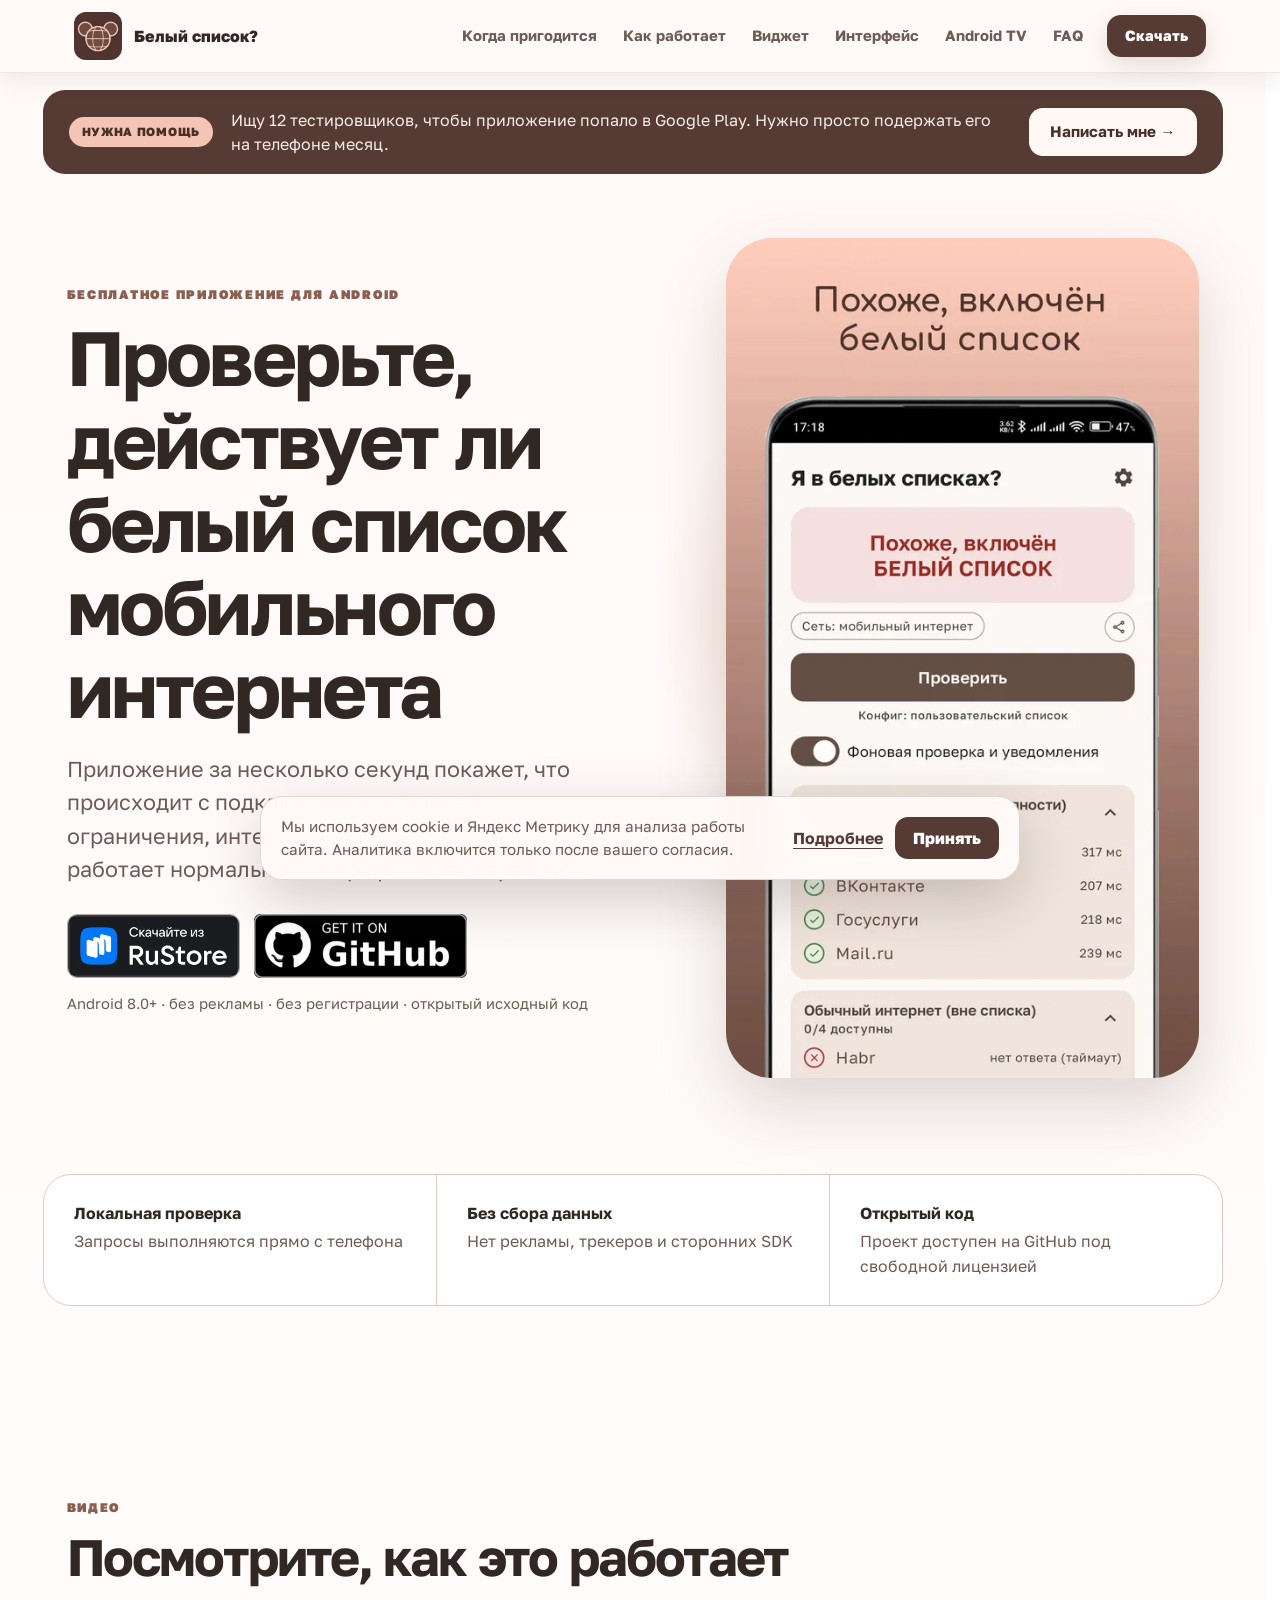
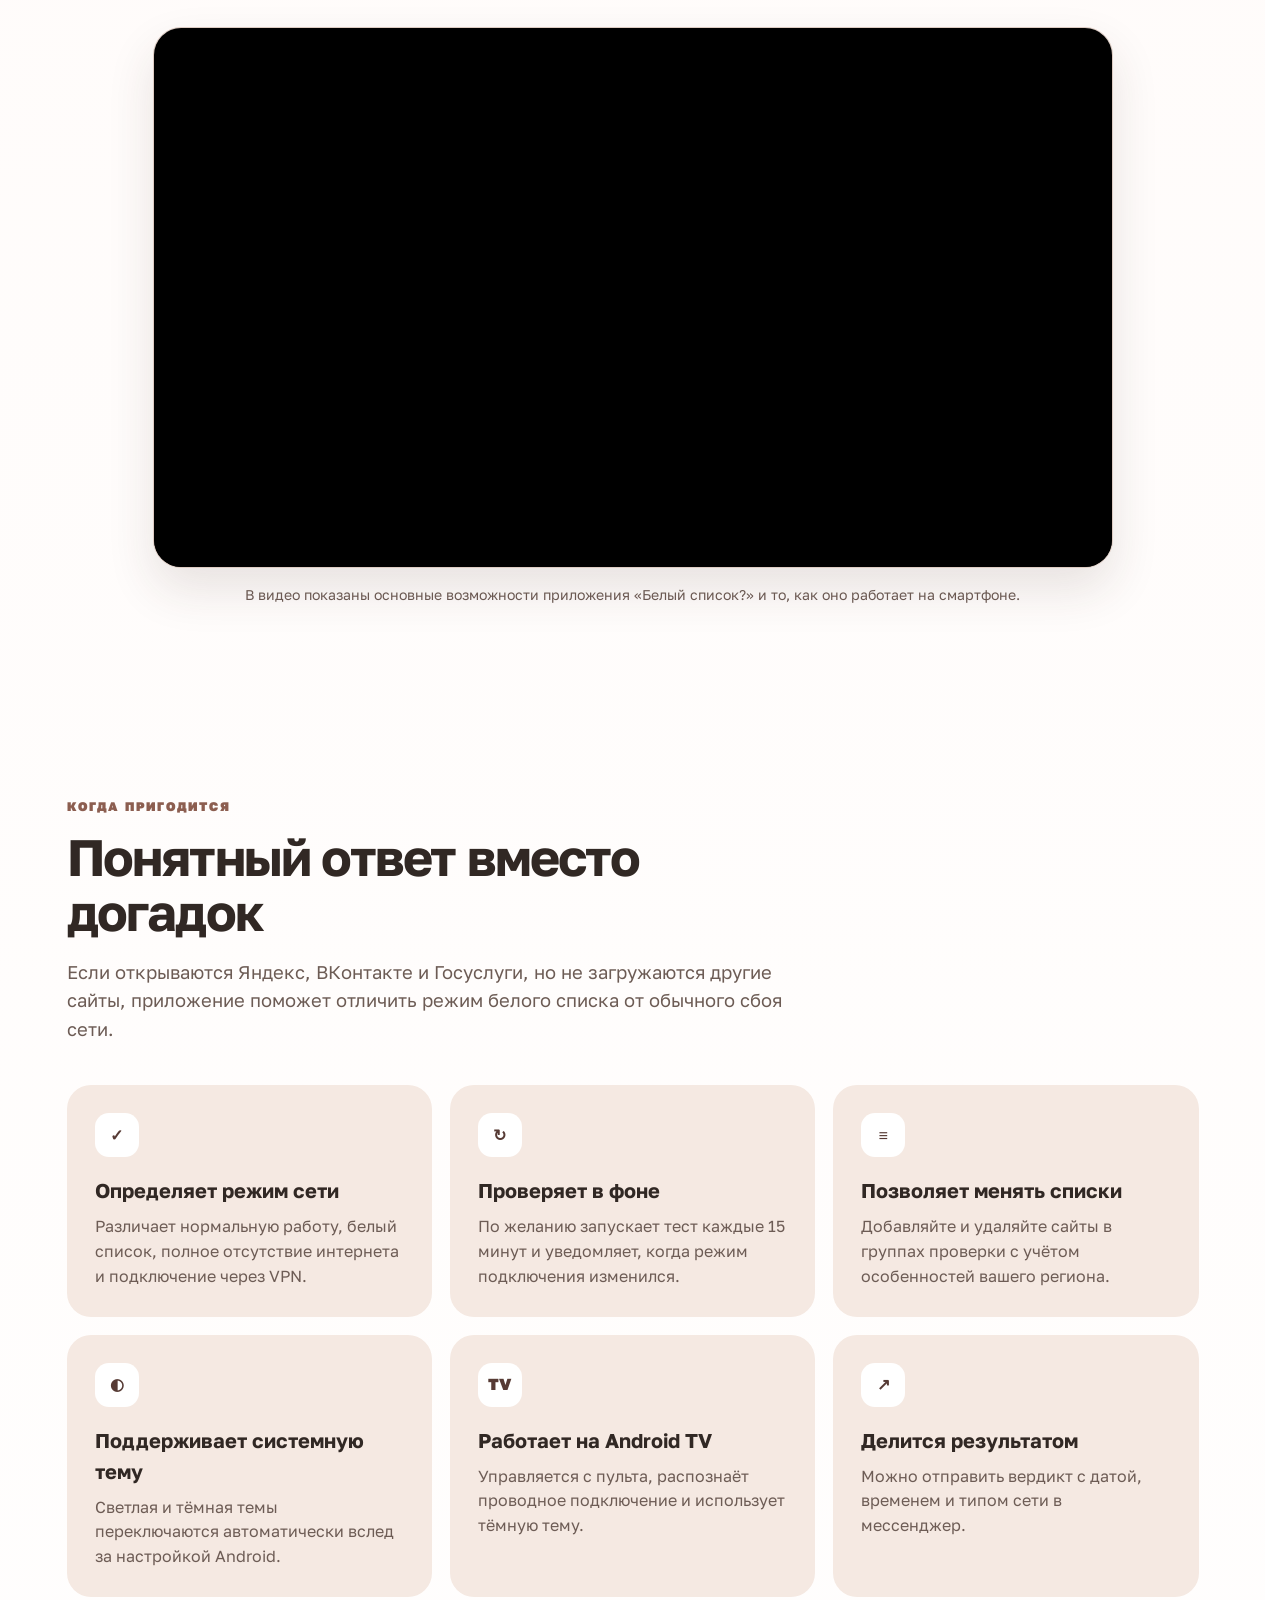
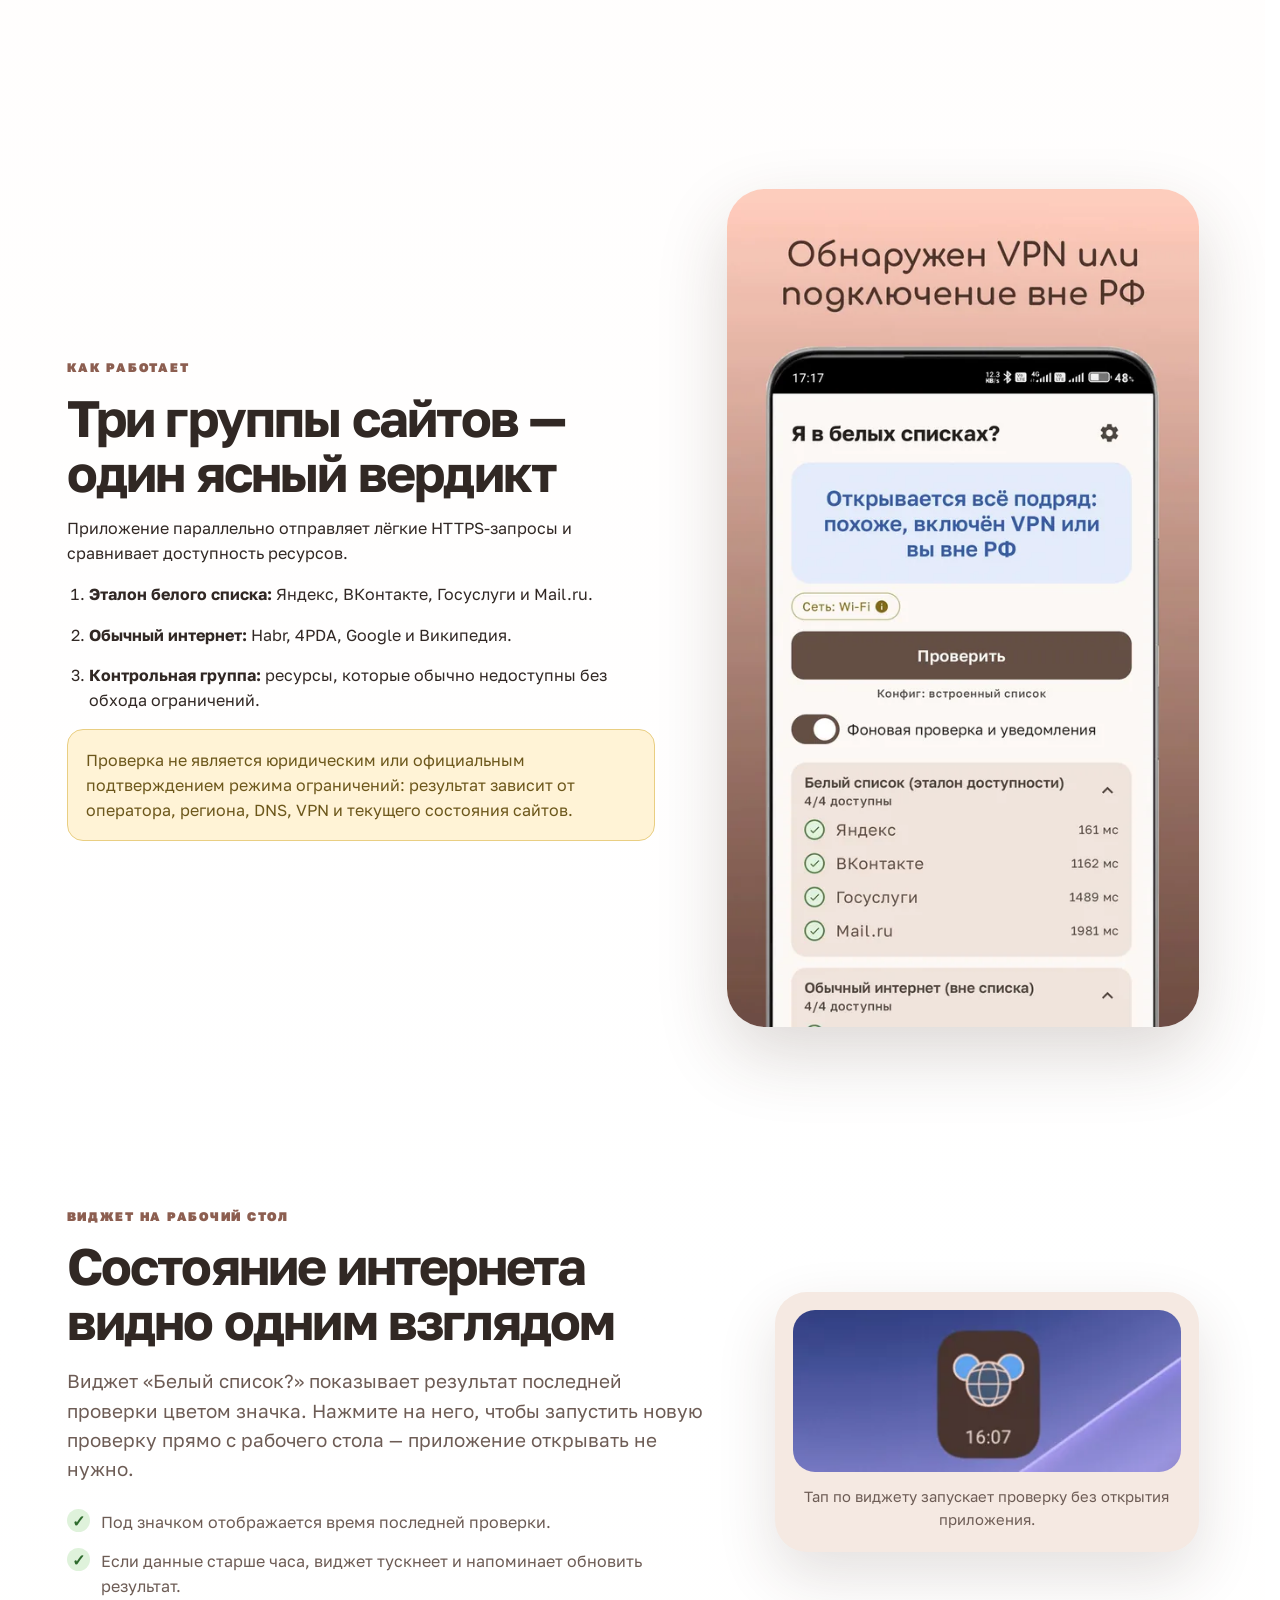
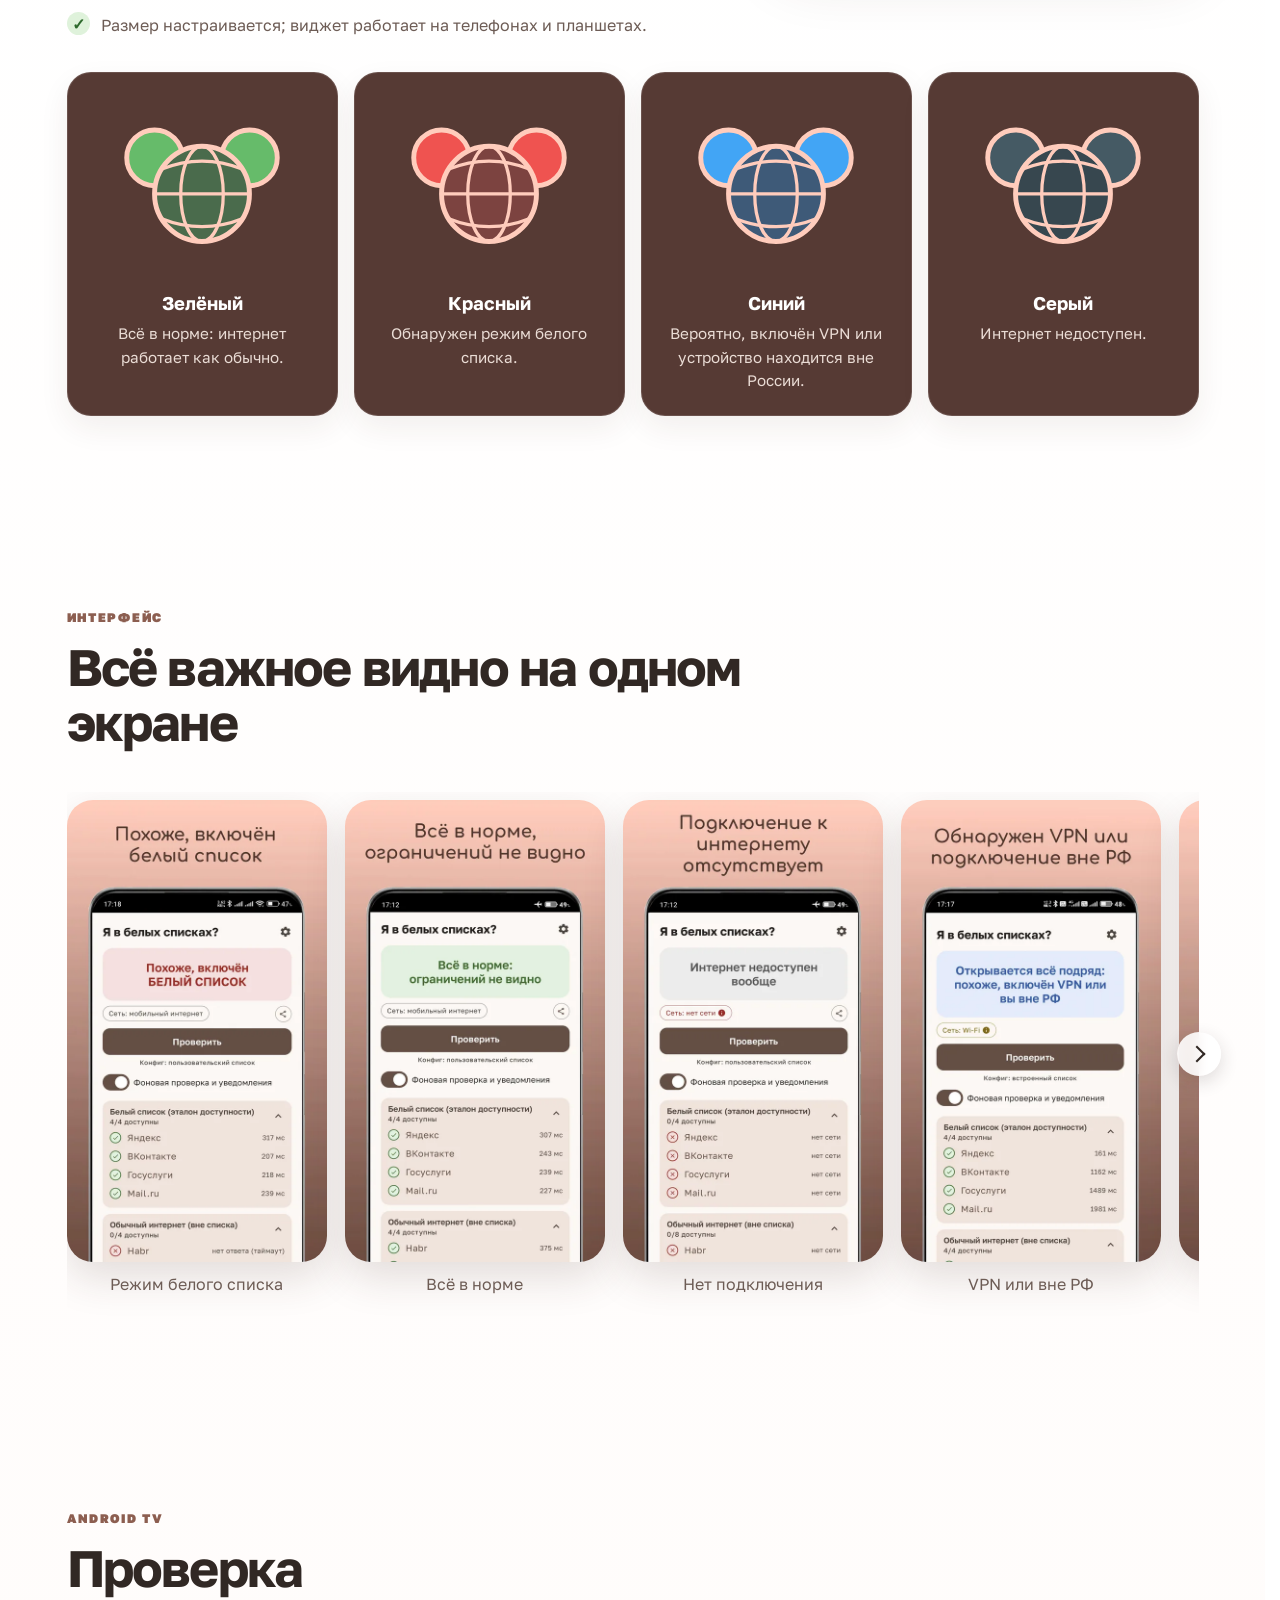
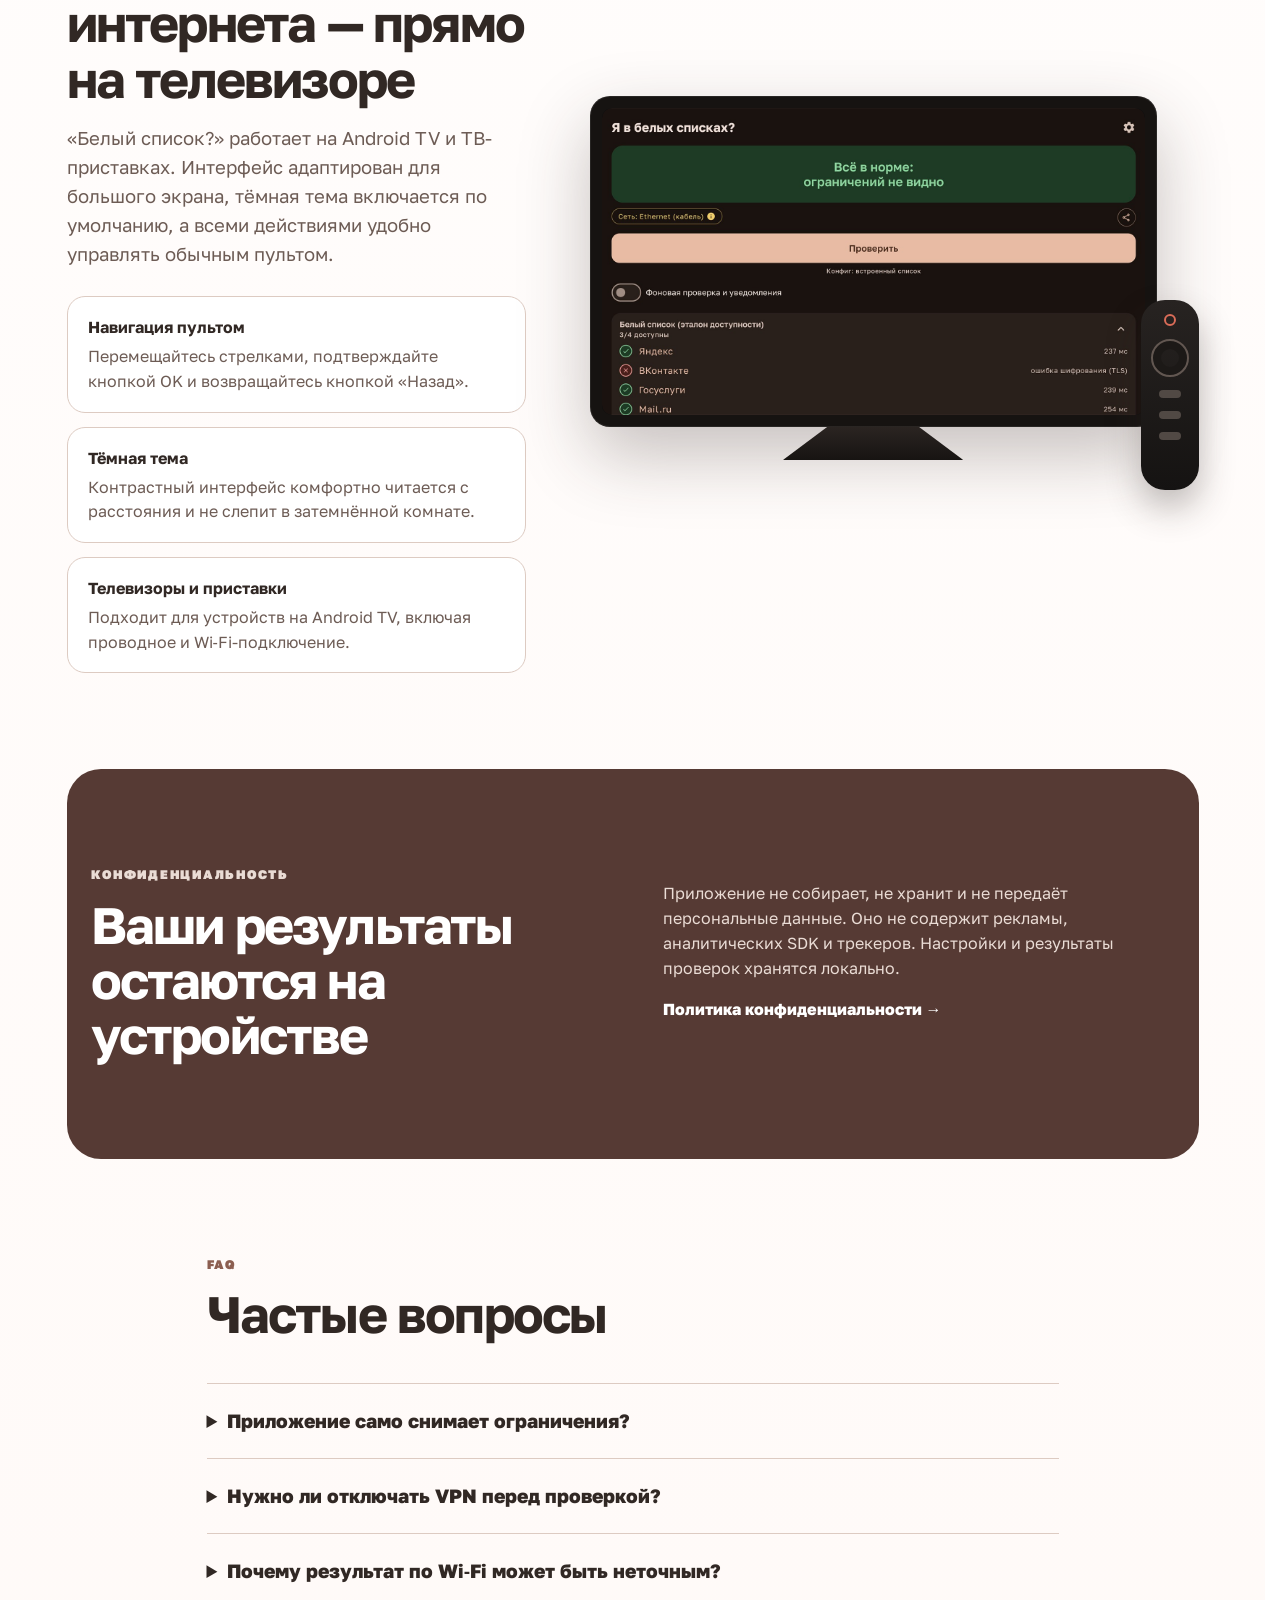
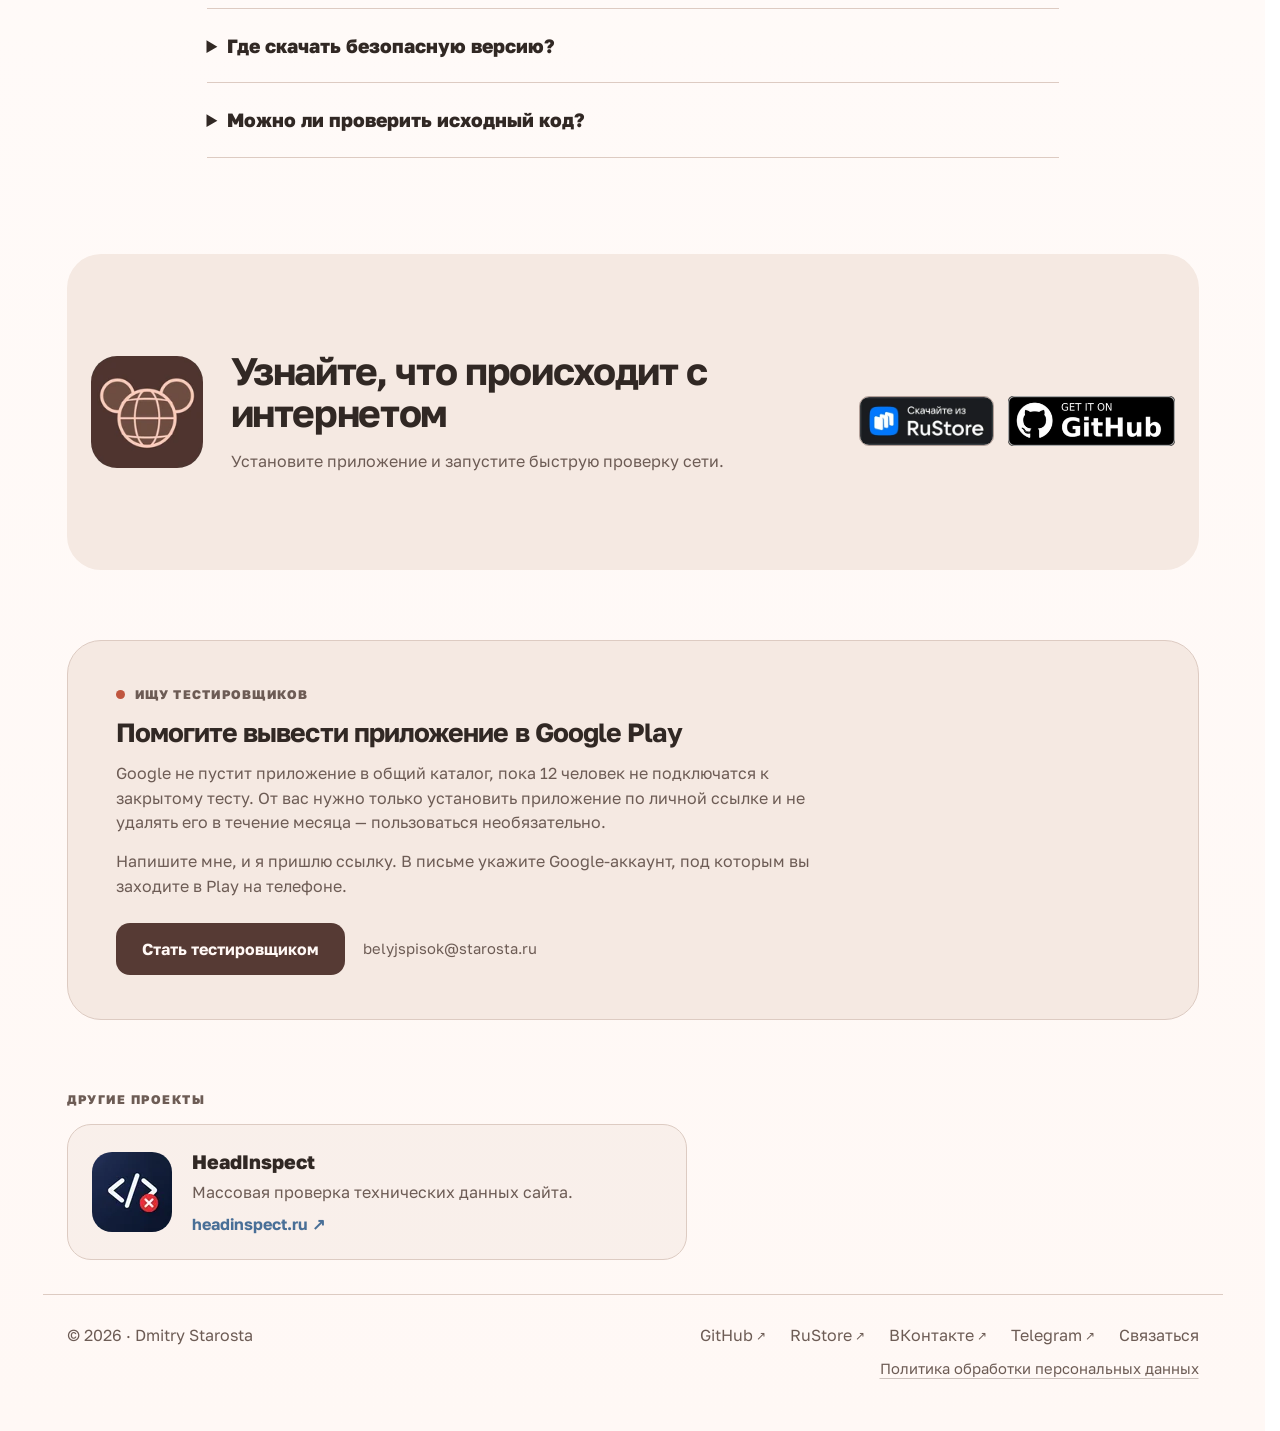
==== commit 78df47e8: "Add files via upload" ====
--- a/site/index.html
+++ b/site/index.html
@@ -31,7 +31,7 @@
   <meta name="twitter:card" content="summary_large_image">
 
   <link rel="preload" href="assets/icon-96.webp" as="image" type="image/webp">
-  <link rel="stylesheet" href="styles.css?v=20260911-player1">
+  <link rel="stylesheet" href="styles.css?v=20260911-native1">
 
   <script type="application/ld+json">
 {
@@ -165,7 +165,10 @@
         <h2 id="video-title">Посмотрите, как это работает</h2>
       </div>
       <div class="video-frame">
-        <iframe src="https://vkvideo.ru/video_ext.php?oid=-240877802&amp;id=456239017&amp;hash=55cc649b6e155d11&amp;hd=3&amp;loop=1" title="Видео о приложении «Белый список?»" loading="lazy" allow="autoplay; encrypted-media; fullscreen; picture-in-picture; screen-wake-lock;" frameborder="0" allowfullscreen></iframe>
+        <video class="video-player" controls preload="metadata" playsinline poster="assets/video-poster.jpg" width="1920" height="1080">
+          <source src="assets/whitelistcheck-video.mp4" type="video/mp4">
+          Ваш браузер не может воспроизвести это видео.
+        </video>
       </div>
       <p class="video-note">В видео показаны основные возможности приложения «Белый список?» и то, как оно работает на смартфоне.</p>
     </section>
--- a/site/styles.css
+++ b/site/styles.css
@@ -1328,7 +1328,7 @@
   .testers-card-inner{background:#211d1b;border-color:#443934}
 }
 
-/* 2026-09-11 — секция с видео (встроенный плеер ВКонтакте) */
+/* 2026-09-11 — секция с видео (свой файл, без сторонних плееров) */
 .video-section{padding-top:192px}
 .video-frame{
   position:relative;
@@ -1342,7 +1342,7 @@
 }
 .video-frame::before{content:"";display:block;padding-top:56.25%}
 .video-frame > *{position:absolute;inset:0;width:100%;height:100%}
-.video-frame iframe{border:0;display:block}
+.video-frame video{display:block;object-fit:cover;background:#000}
 .video-note{
   max-width:960px;
   margin:16px auto 0;
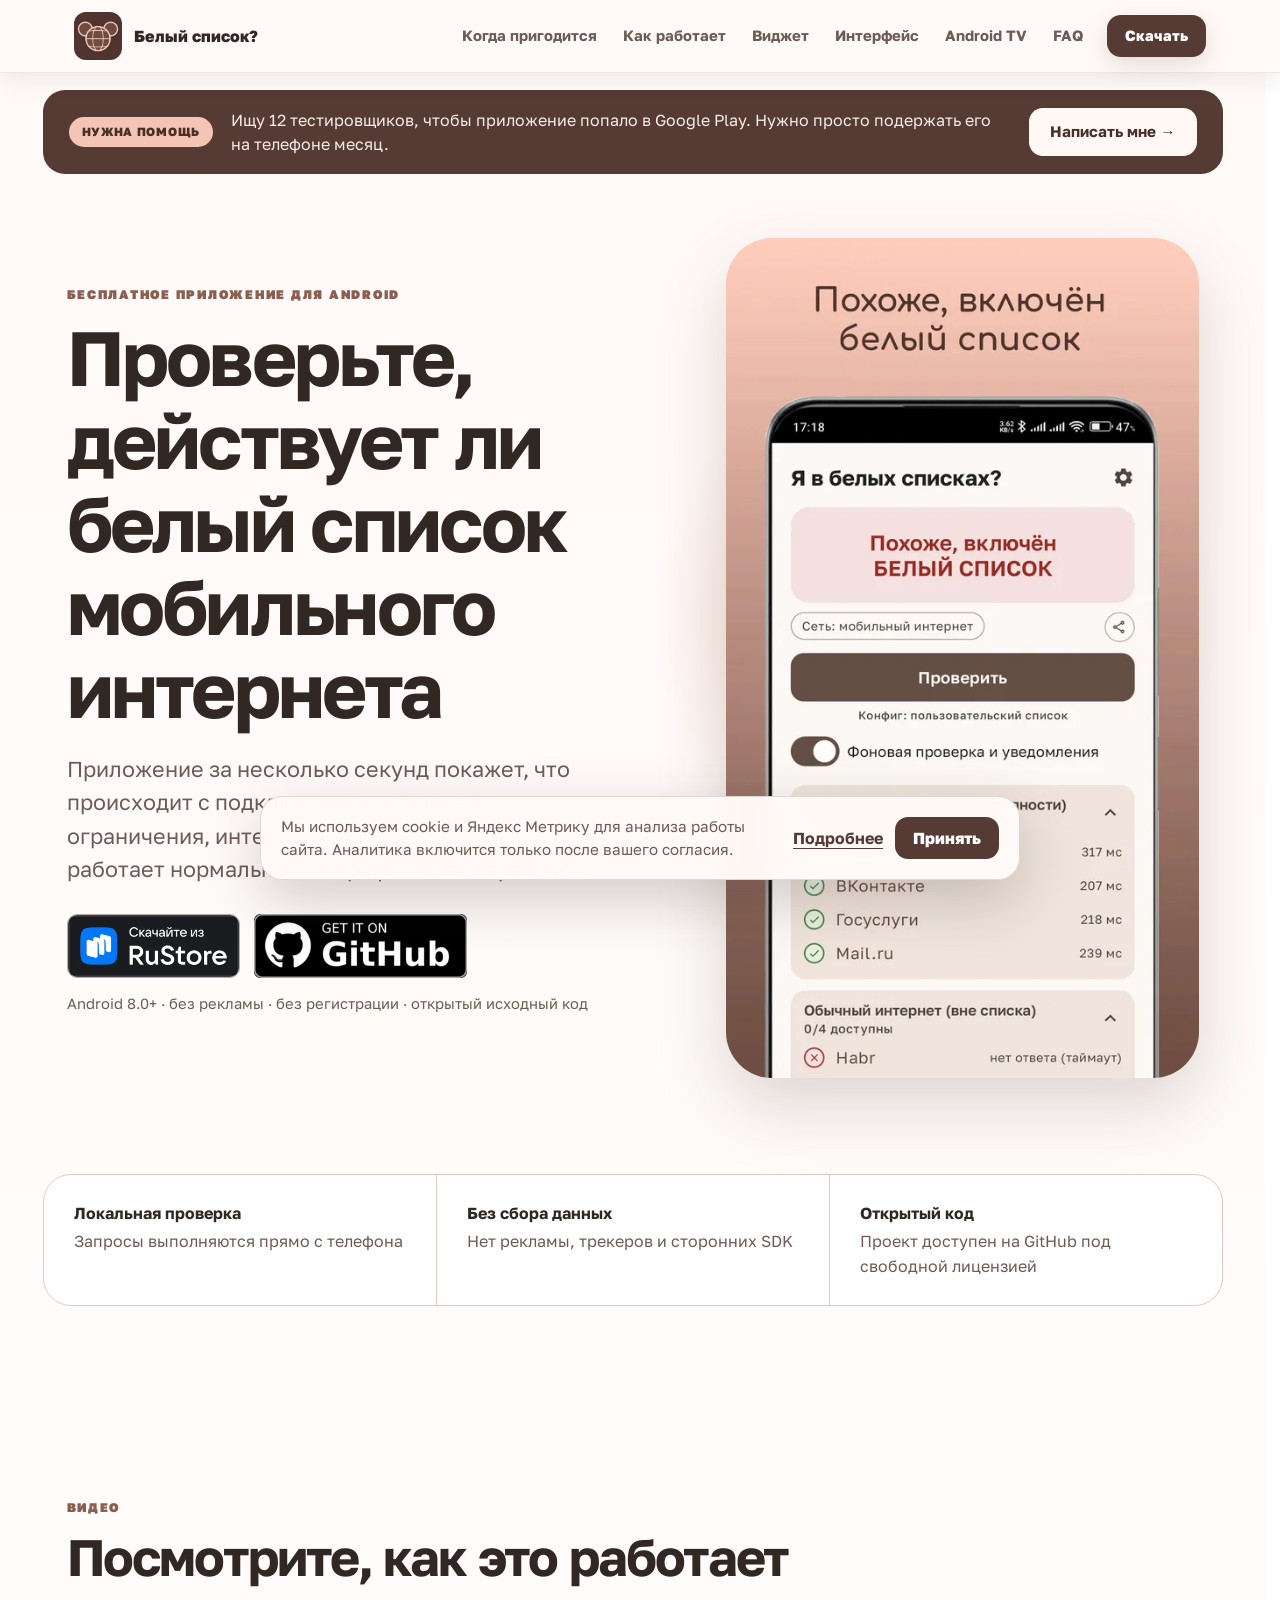
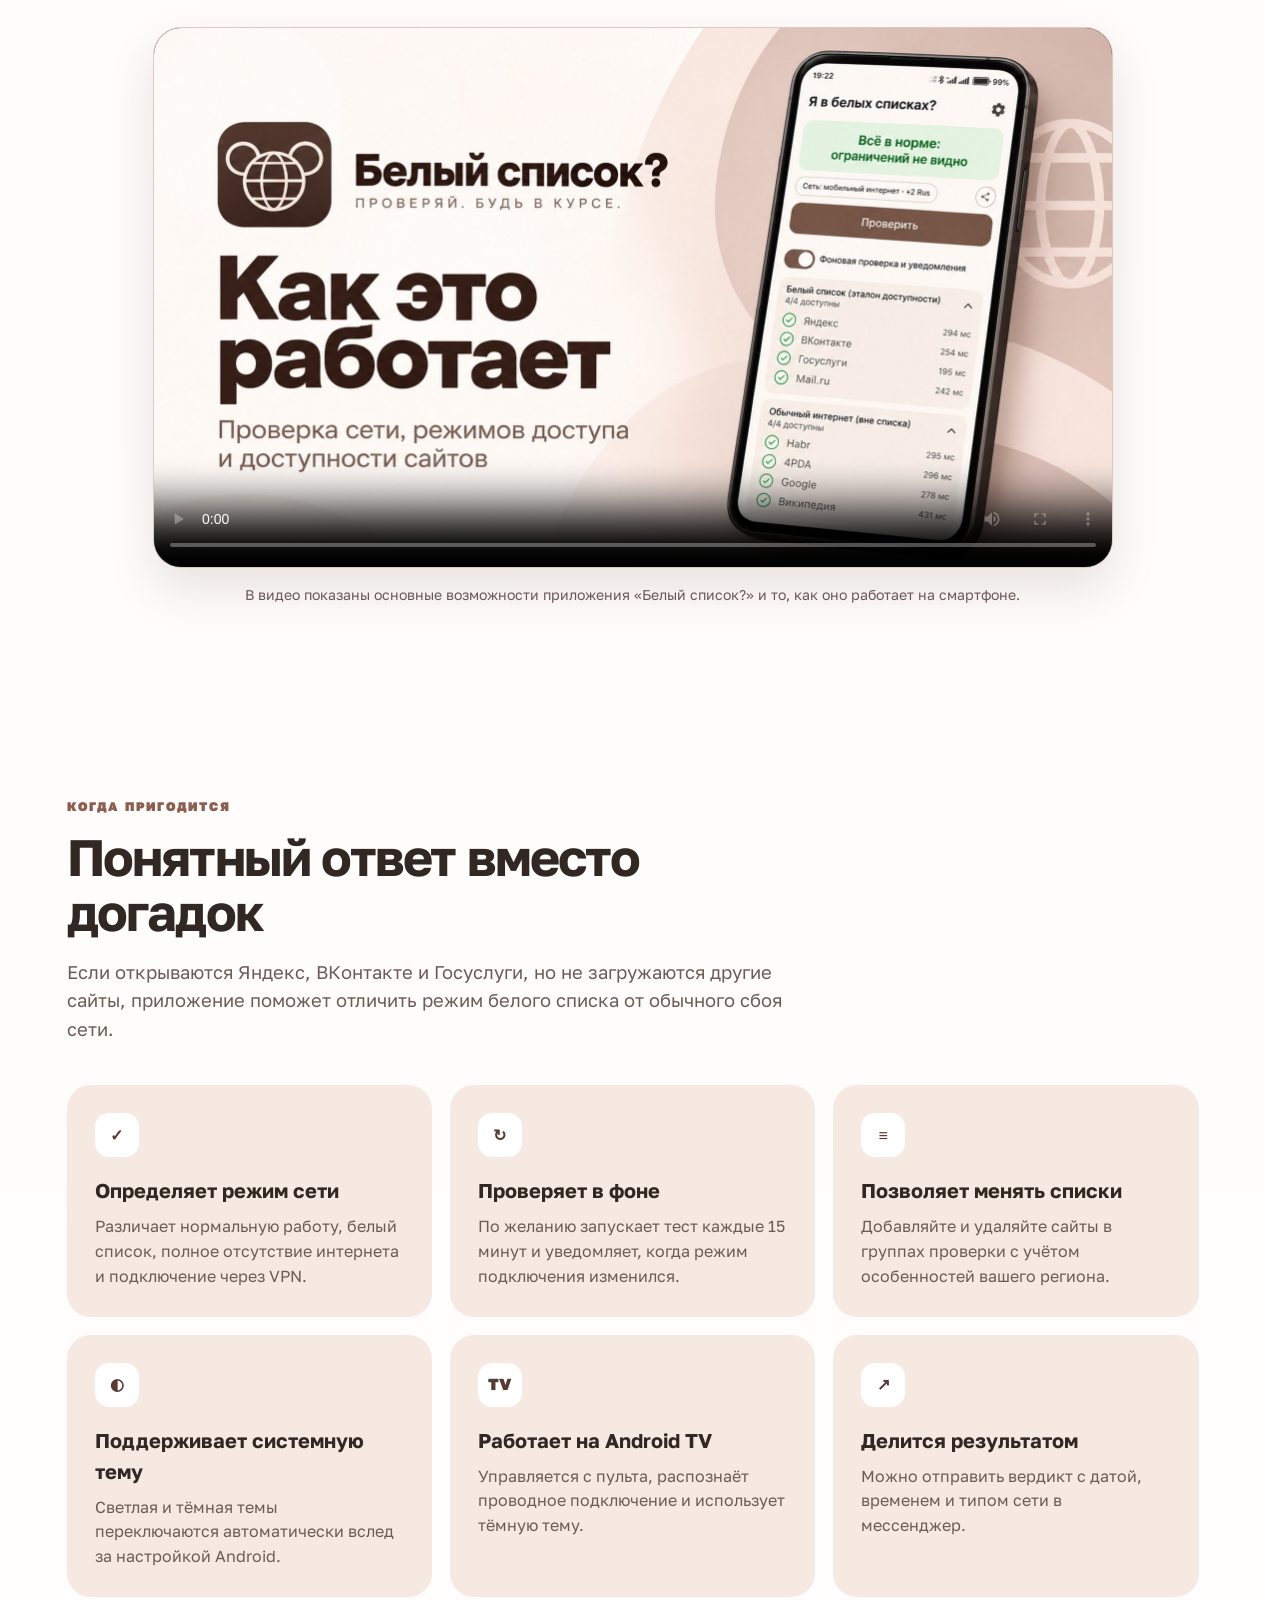
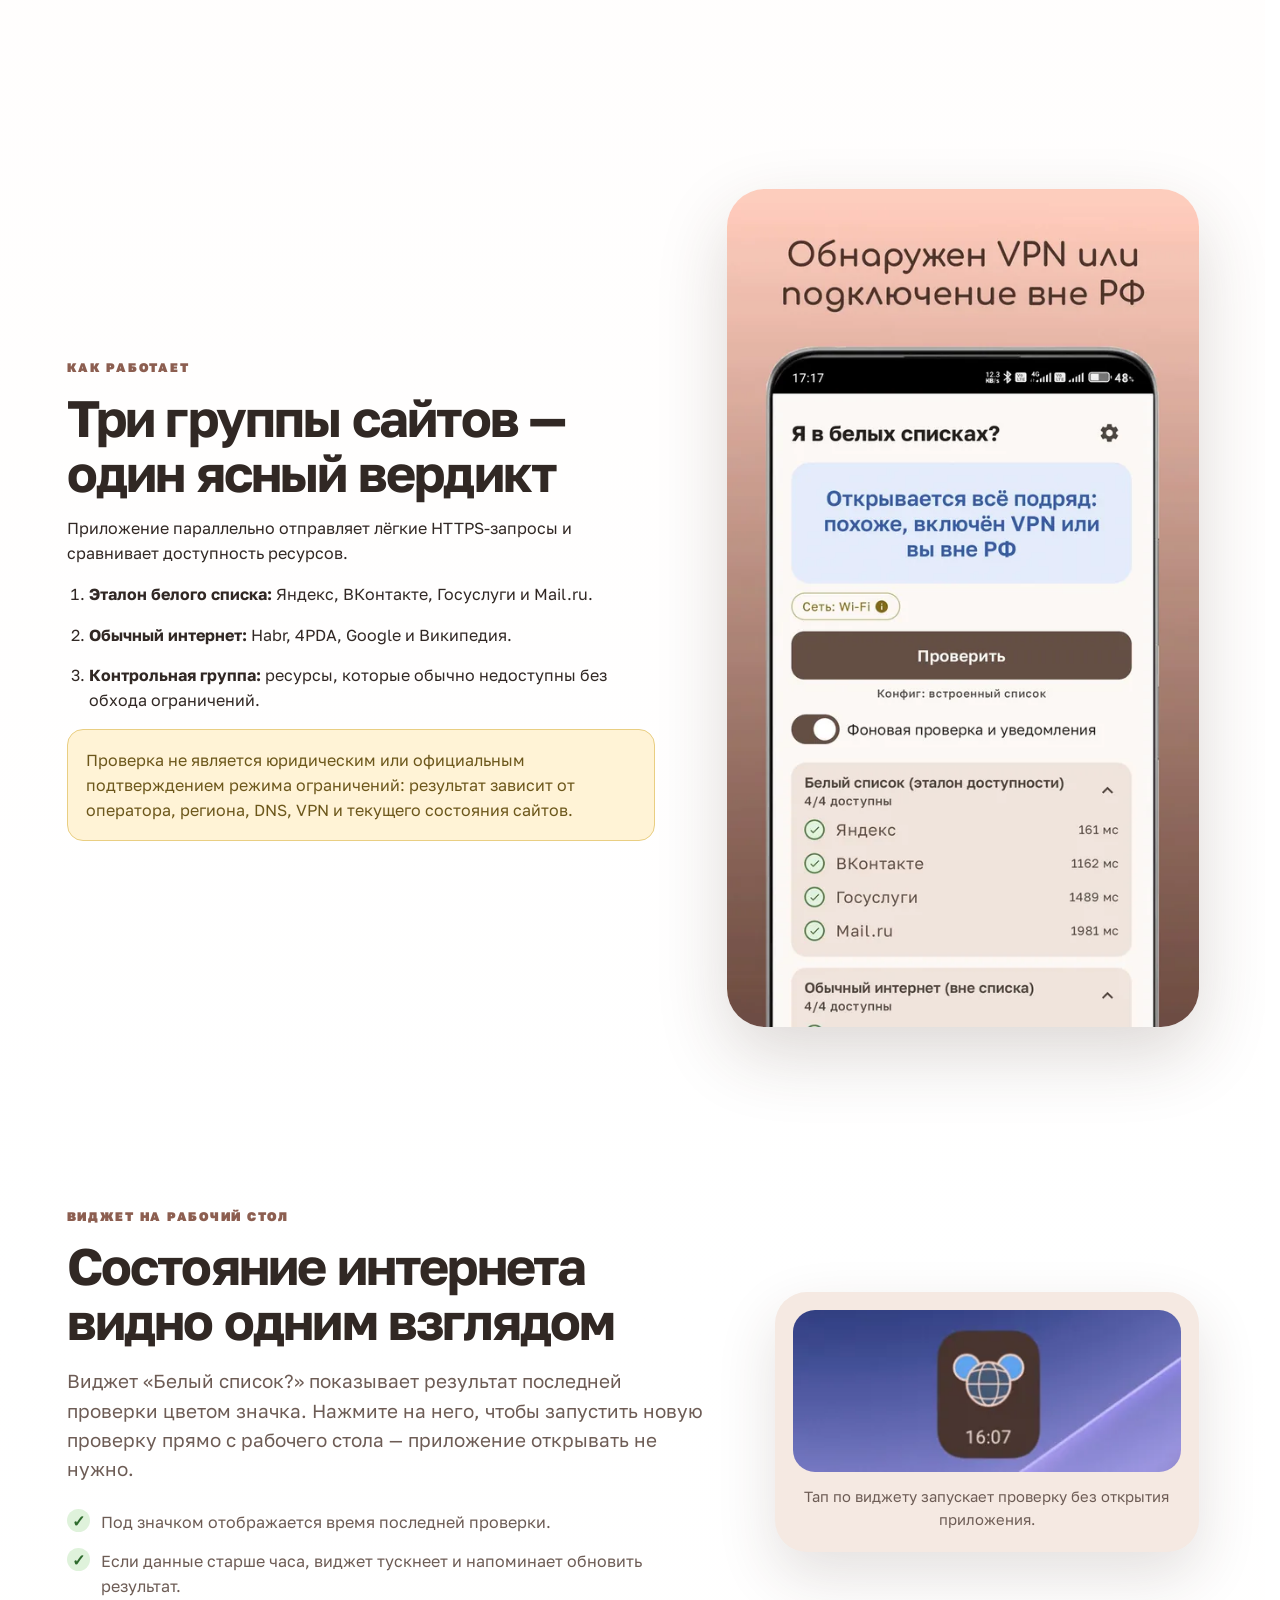
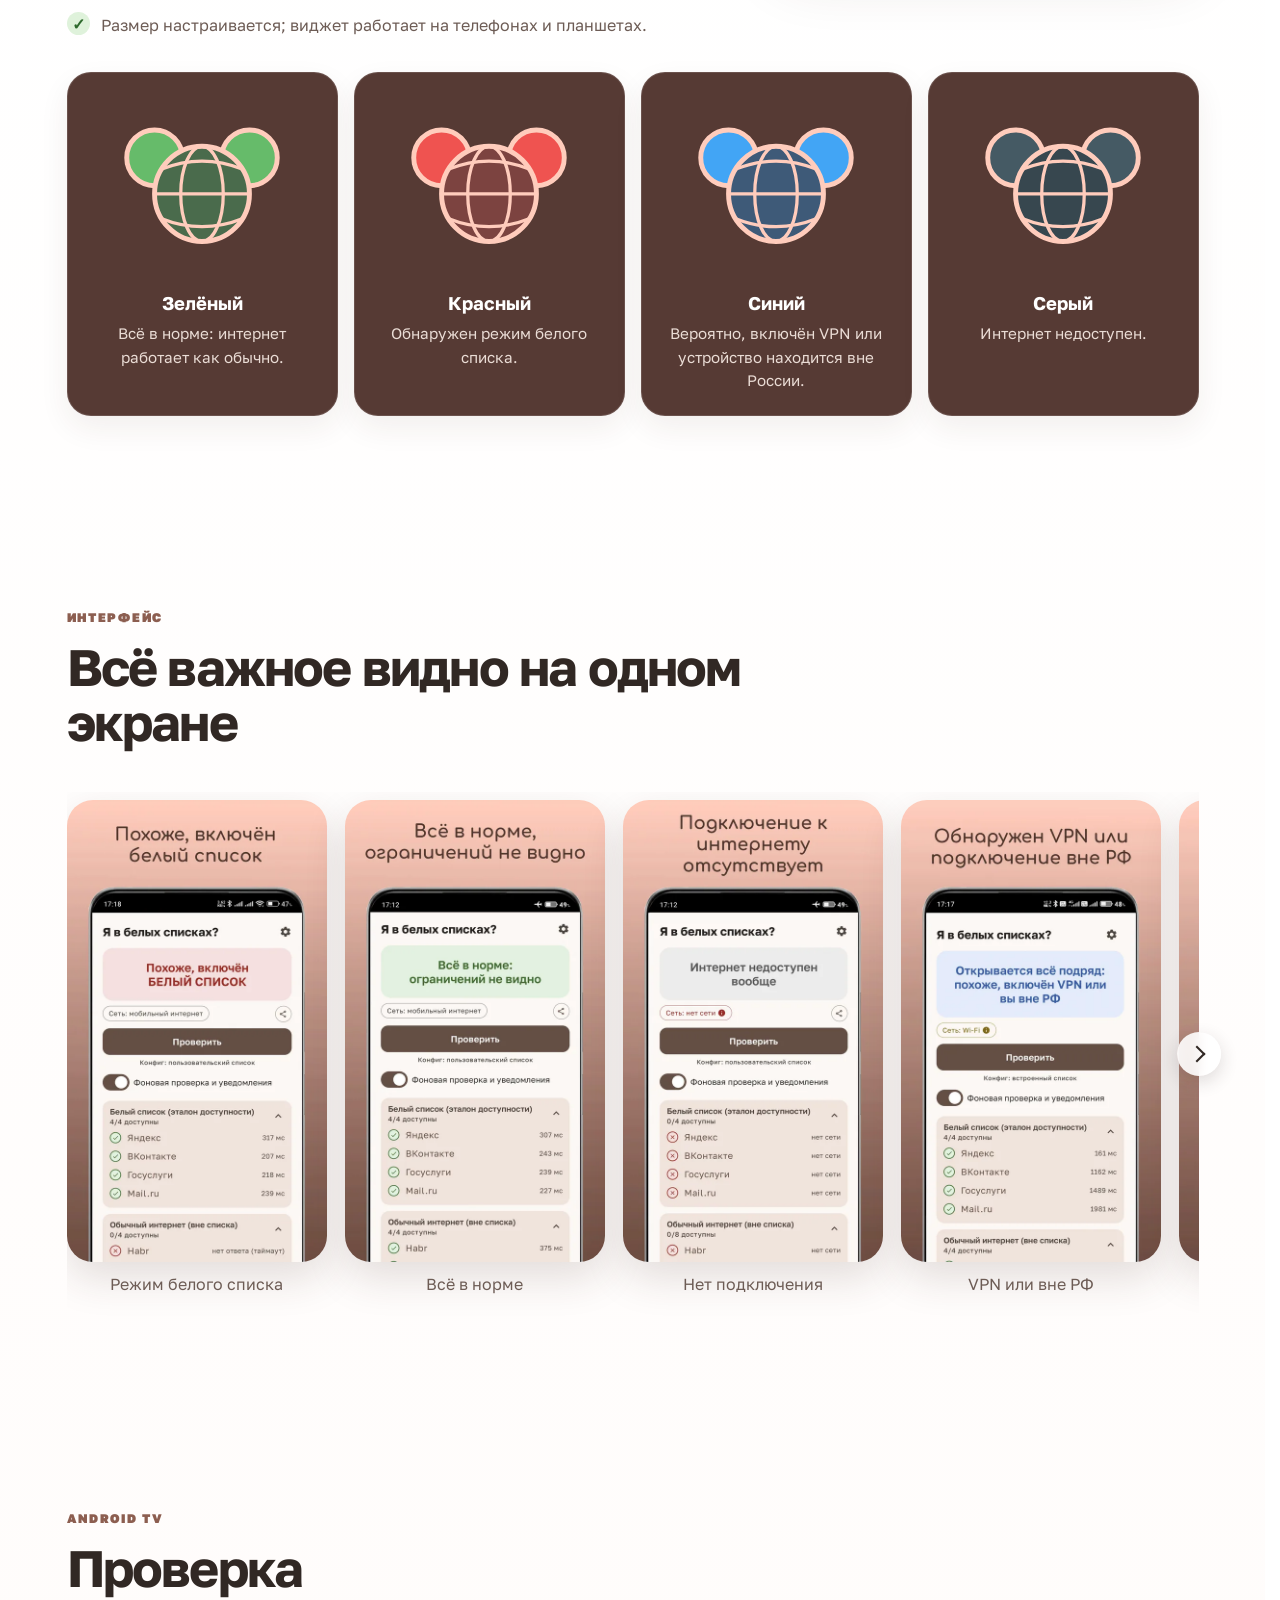
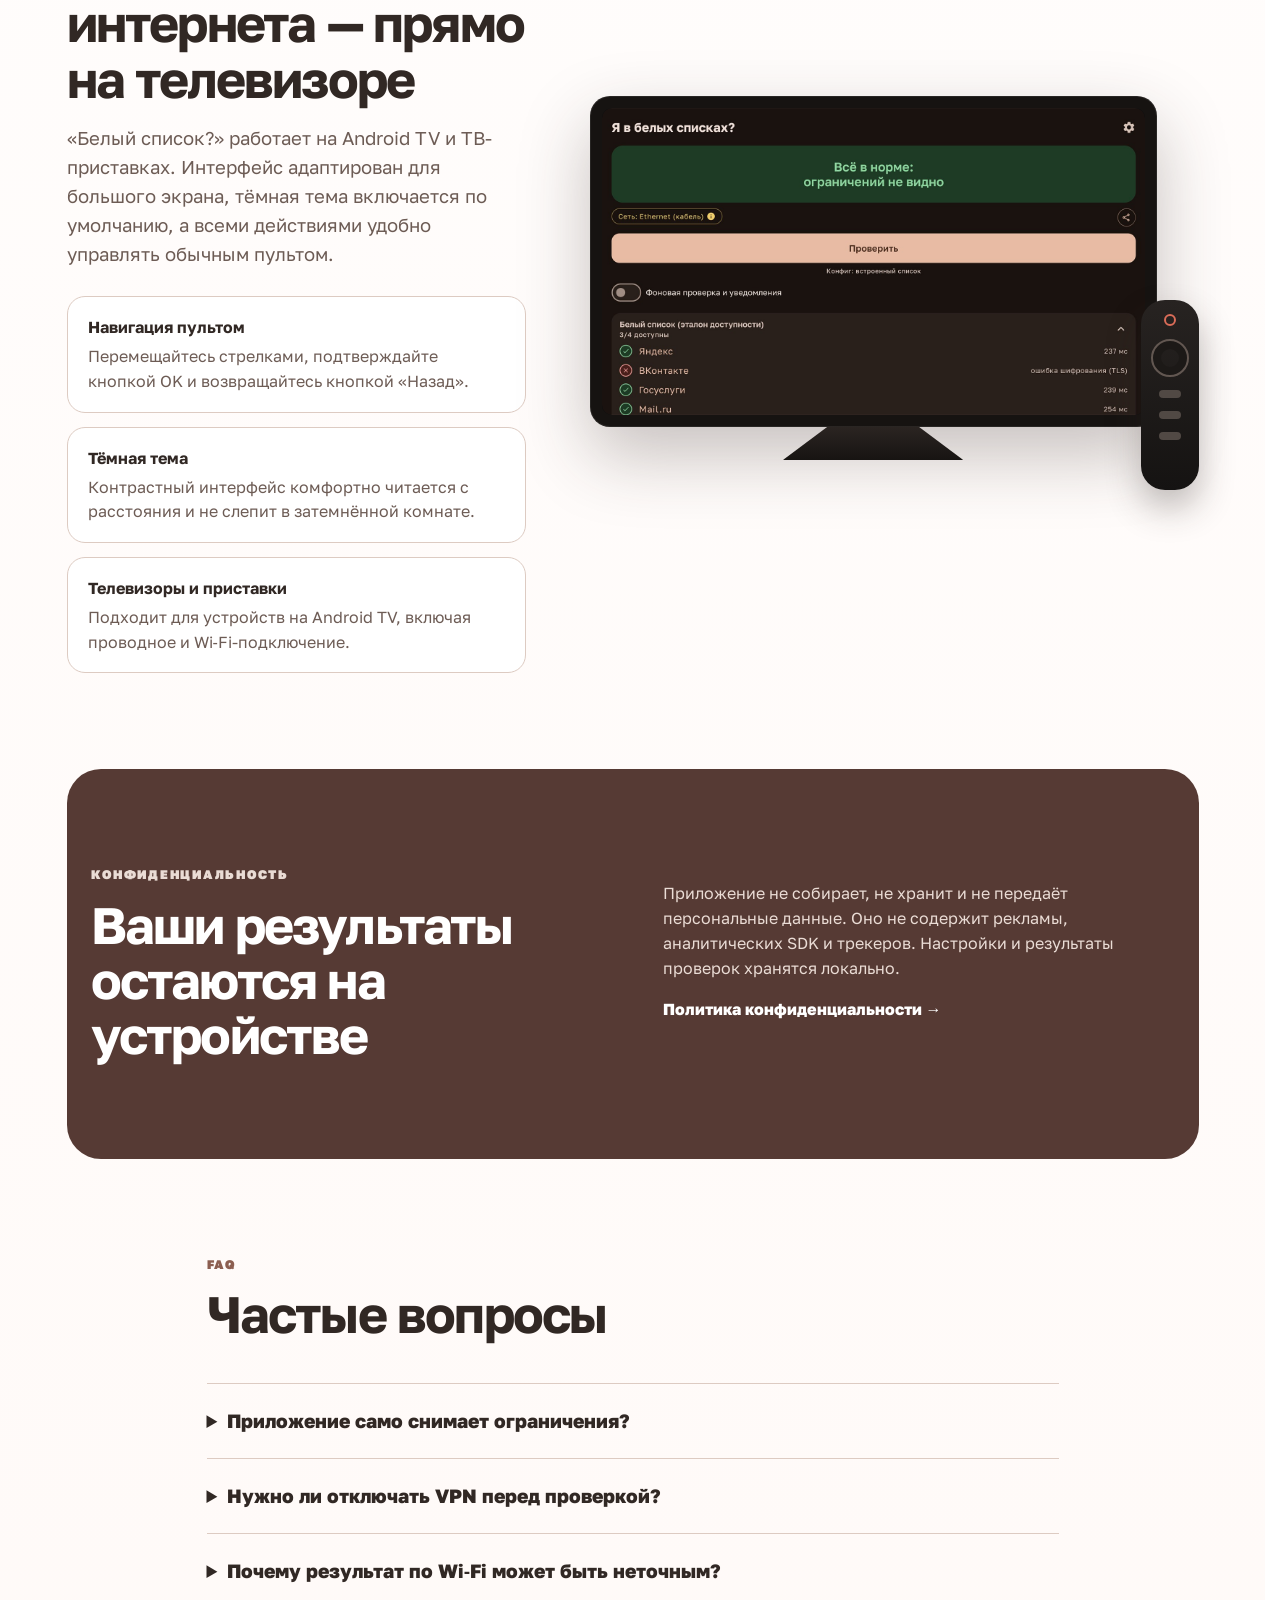
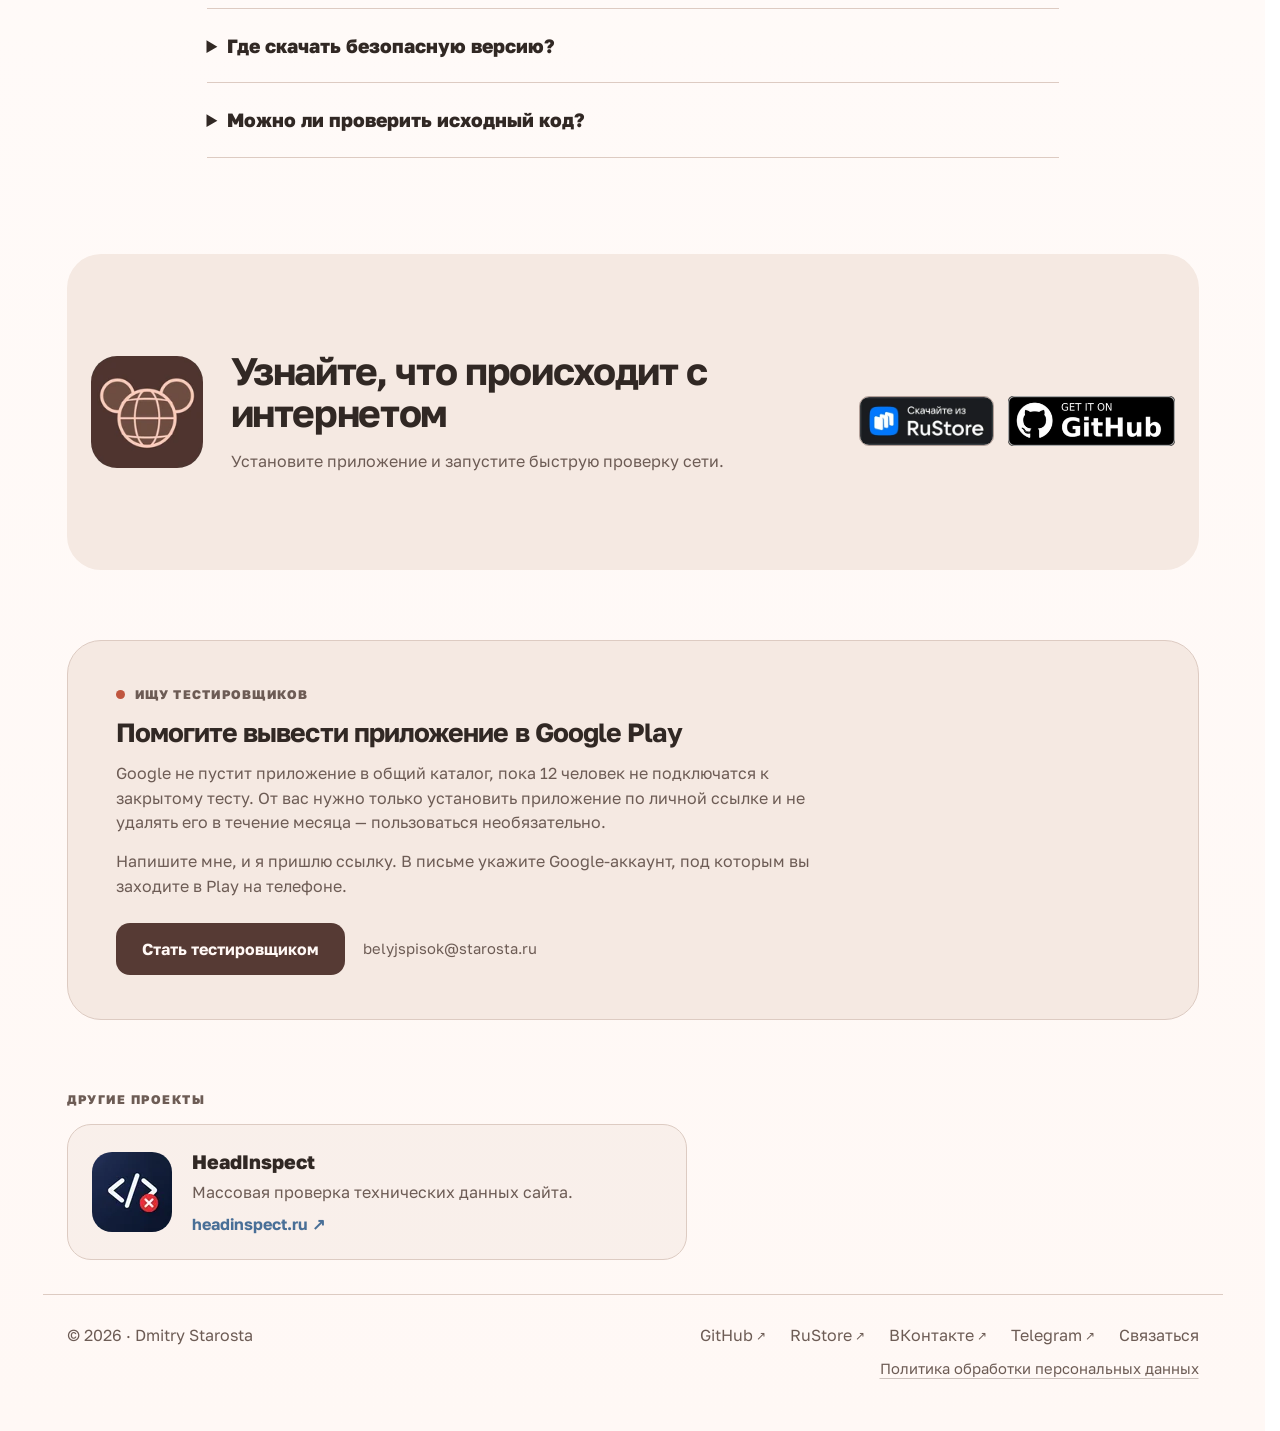
==== commit a9e60498: "Add files via upload" ====
--- a/site/index.html
+++ b/site/index.html
@@ -99,7 +99,7 @@
 
       <nav class="desktop-nav" aria-label="Основная навигация">
         <a href="#features">Когда пригодится</a>
-        <a href="#how">Как работает</a>
+        <a href="#video">Как работает</a>
         <a href="#widget">Виджет</a>
         <a href="#screens">Интерфейс</a>
         <a href="#tv">Android TV</a>
@@ -116,7 +116,7 @@
 
     <nav id="mobile-menu" class="mobile-menu" aria-label="Мобильная навигация" hidden>
       <a href="#features">Когда пригодится</a>
-      <a href="#how">Как работает</a>
+      <a href="#video">Как работает</a>
       <a href="#widget">Виджет</a>
       <a href="#screens">Интерфейс</a>
       <a href="#tv">Android TV</a>
--- a/site/styles.css
+++ b/site/styles.css
@@ -1342,7 +1342,7 @@
 }
 .video-frame::before{content:"";display:block;padding-top:56.25%}
 .video-frame > *{position:absolute;inset:0;width:100%;height:100%}
-.video-frame video{display:block;object-fit:cover;background:#000}
+.video-frame video{display:block;object-fit:contain;background:#000}
 .video-note{
   max-width:960px;
   margin:16px auto 0;
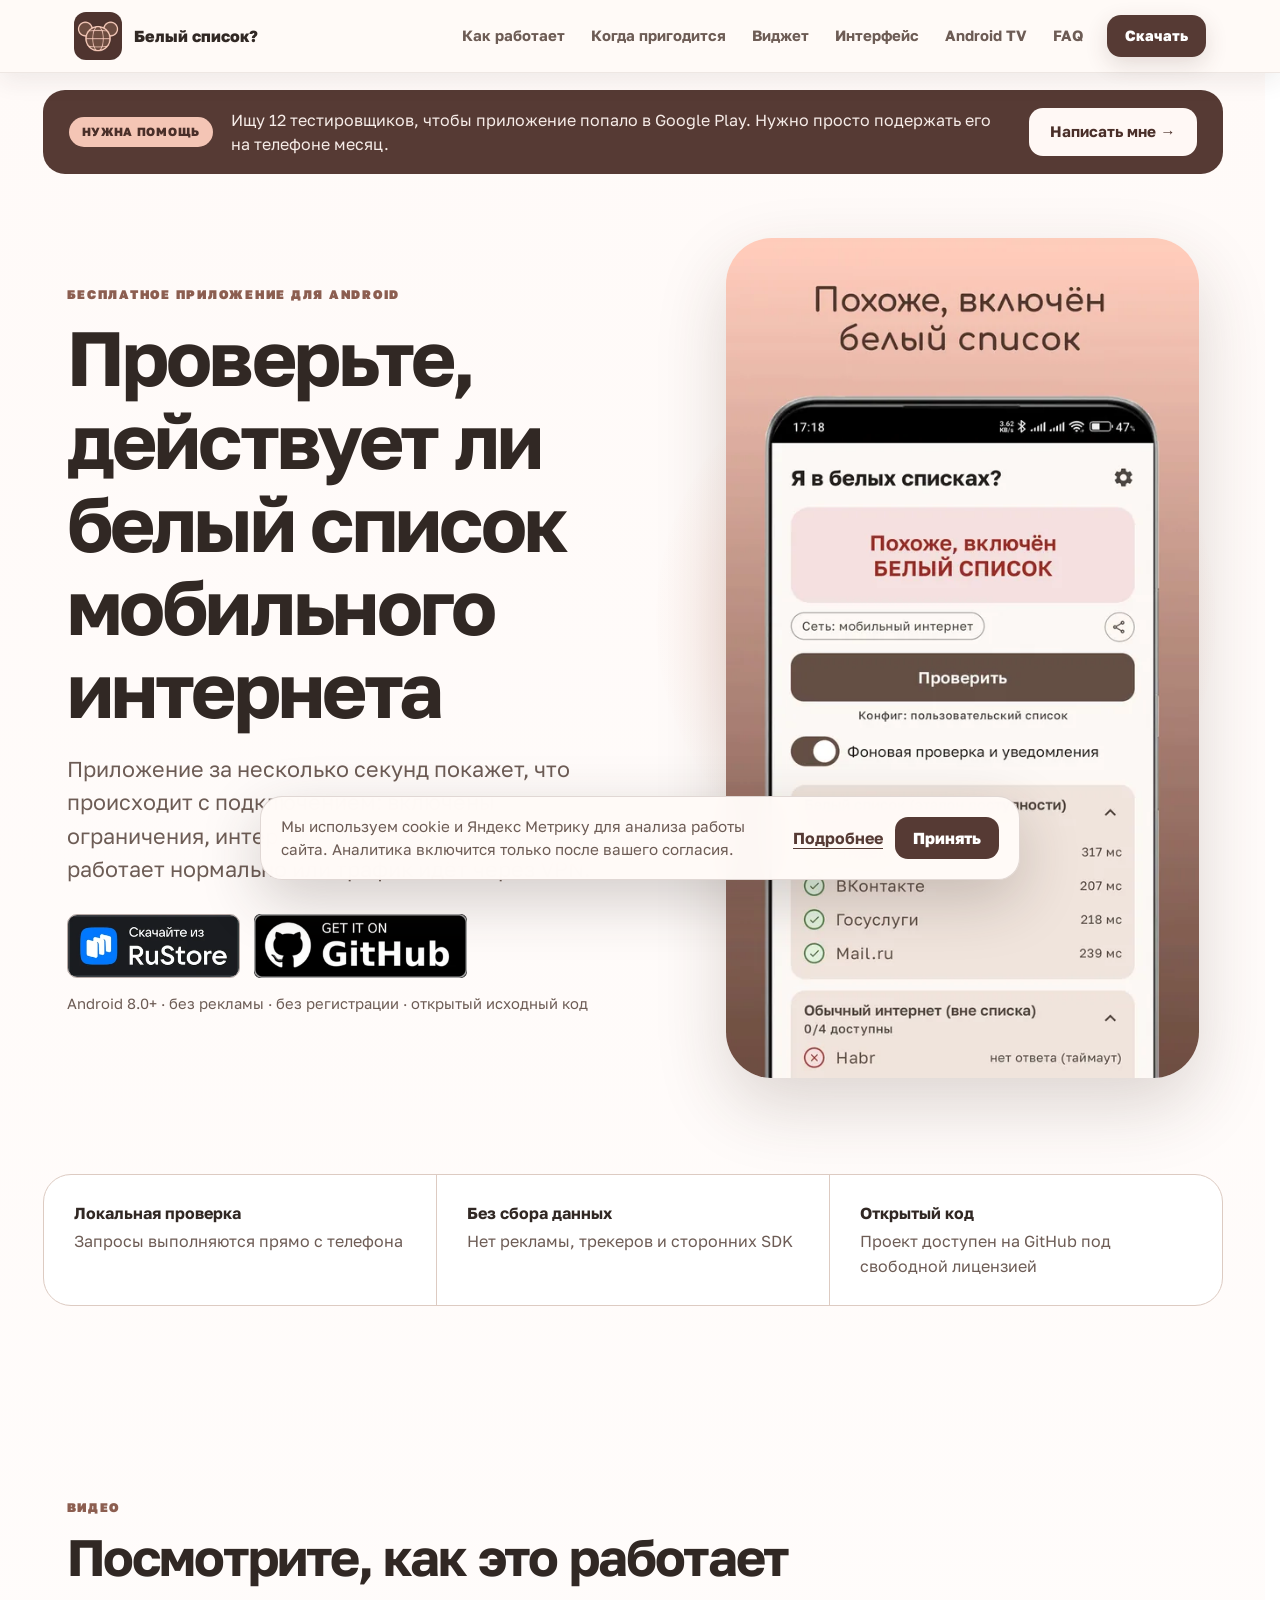
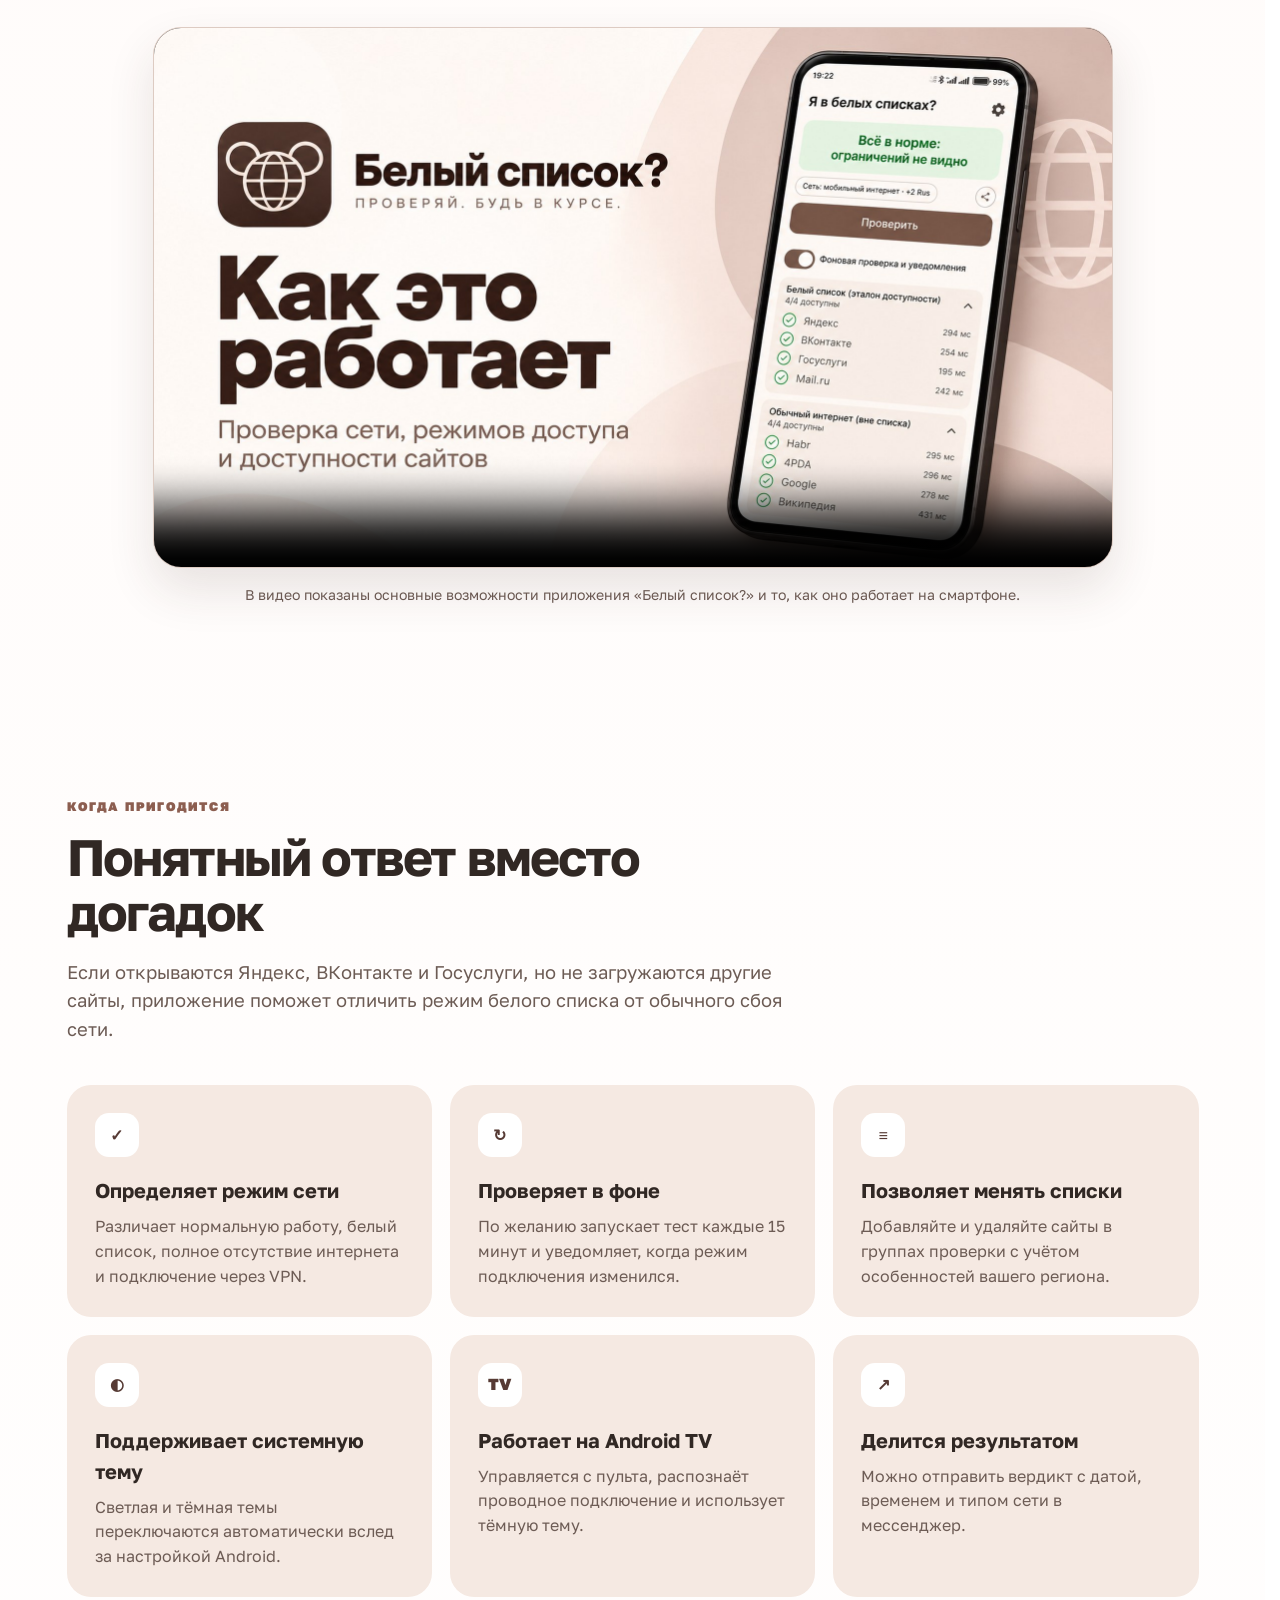
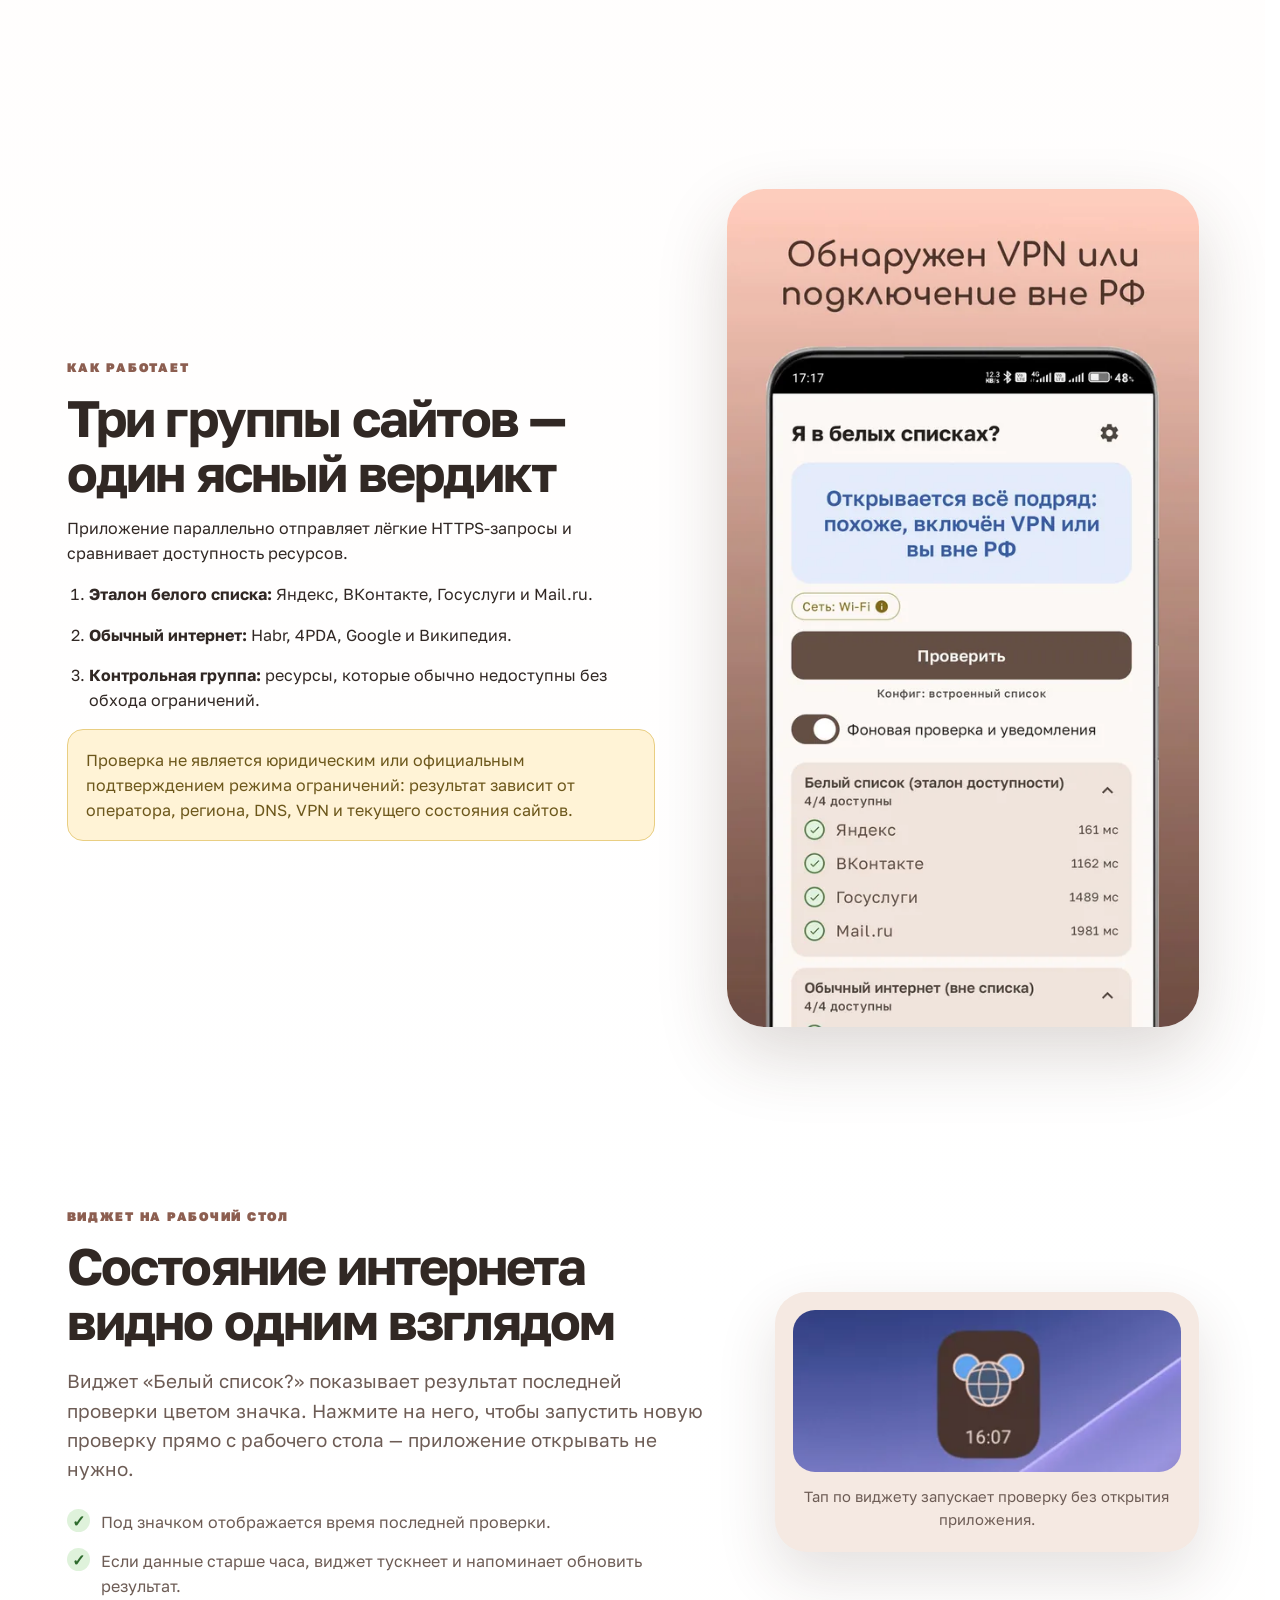
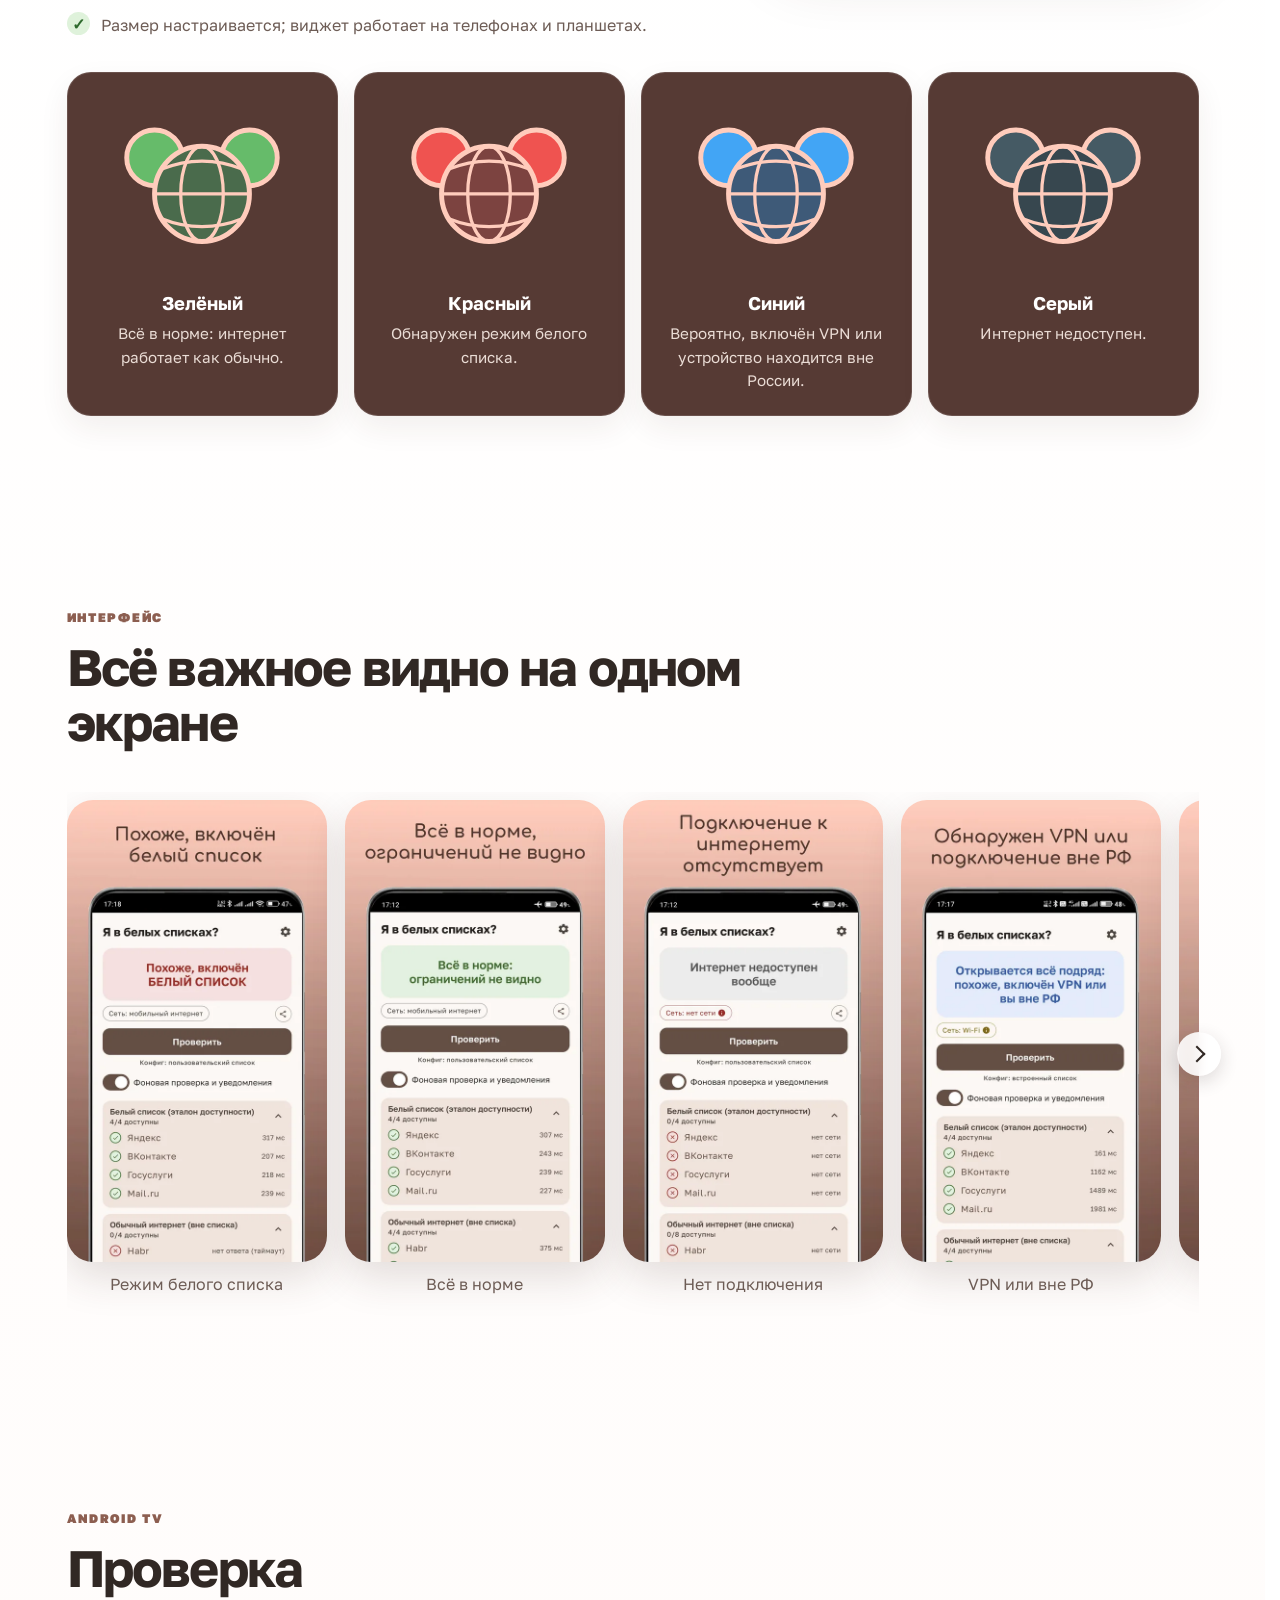
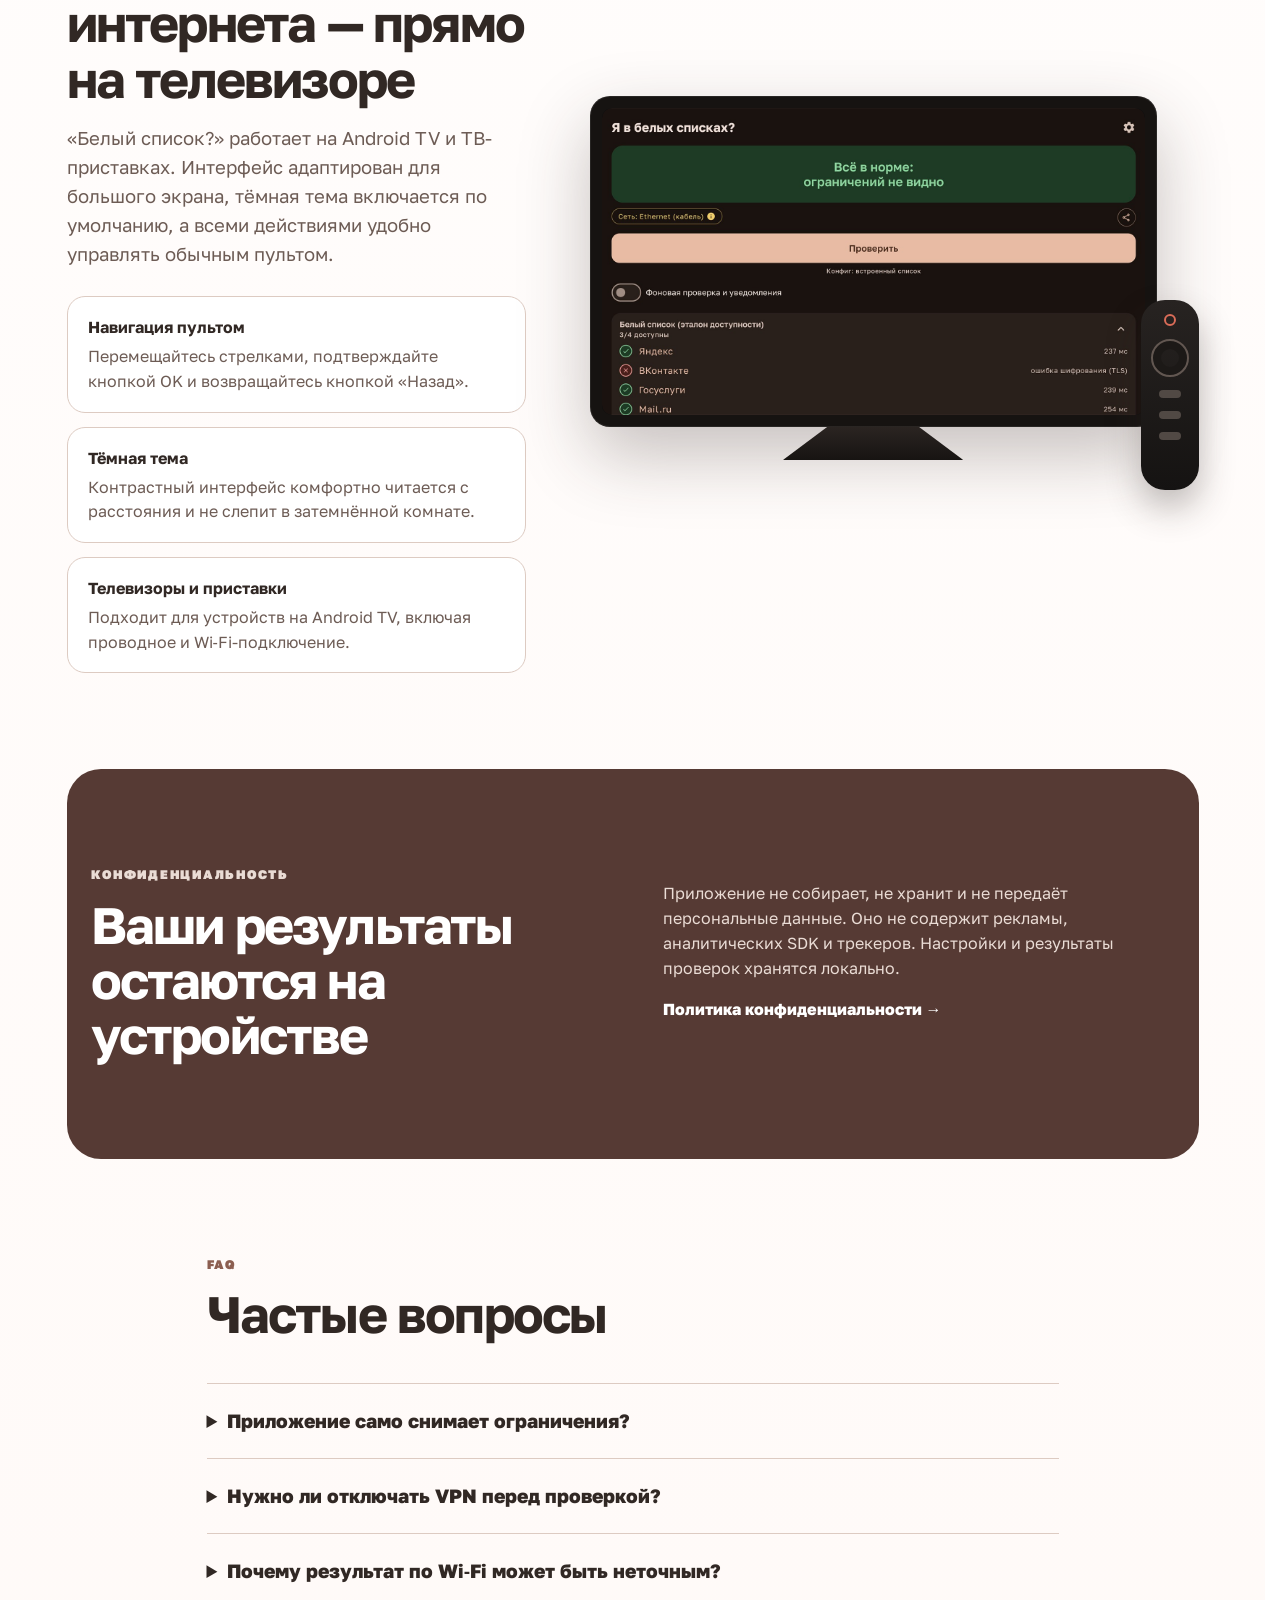
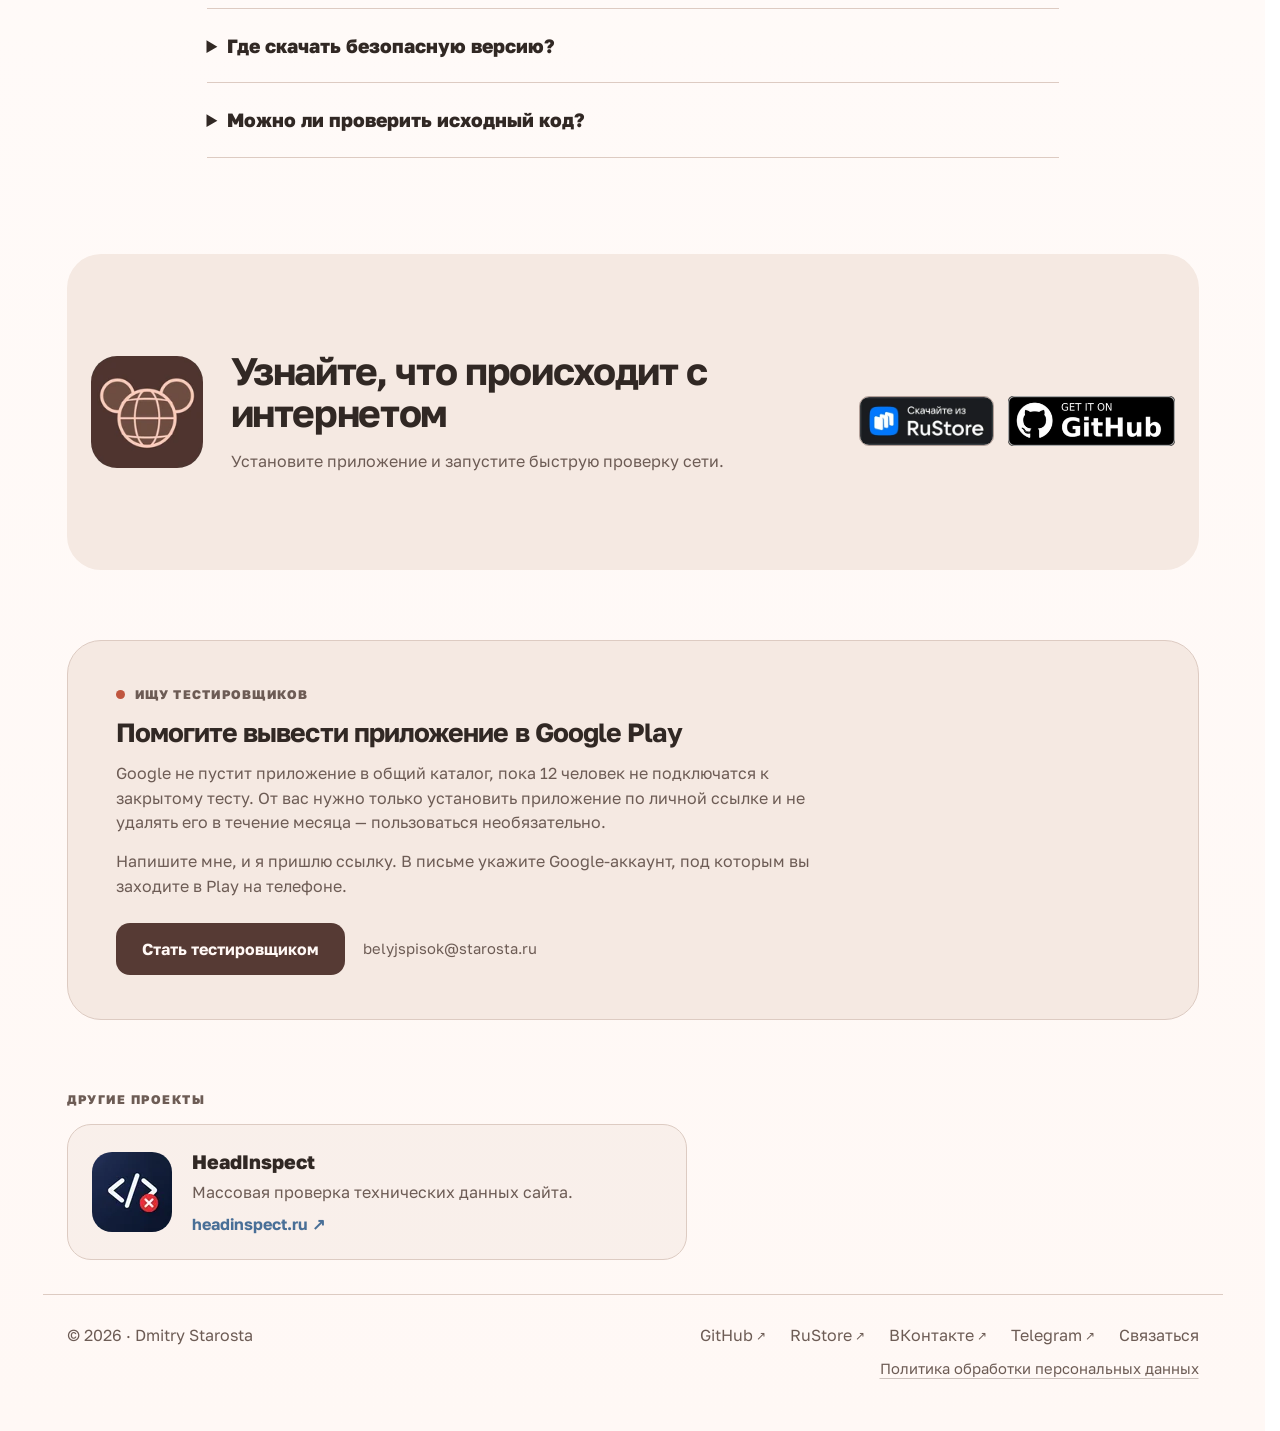
==== commit 2757d6bf: "Add files via upload" ====
--- a/site/index.html
+++ b/site/index.html
@@ -98,8 +98,8 @@
       </a>
 
       <nav class="desktop-nav" aria-label="Основная навигация">
+        <a href="#video">Как работает</a>
         <a href="#features">Когда пригодится</a>
-        <a href="#video">Как работает</a>
         <a href="#widget">Виджет</a>
         <a href="#screens">Интерфейс</a>
         <a href="#tv">Android TV</a>
@@ -115,8 +115,8 @@
     </div>
 
     <nav id="mobile-menu" class="mobile-menu" aria-label="Мобильная навигация" hidden>
+      <a href="#video">Как работает</a>
       <a href="#features">Когда пригодится</a>
-      <a href="#video">Как работает</a>
       <a href="#widget">Виджет</a>
       <a href="#screens">Интерфейс</a>
       <a href="#tv">Android TV</a>
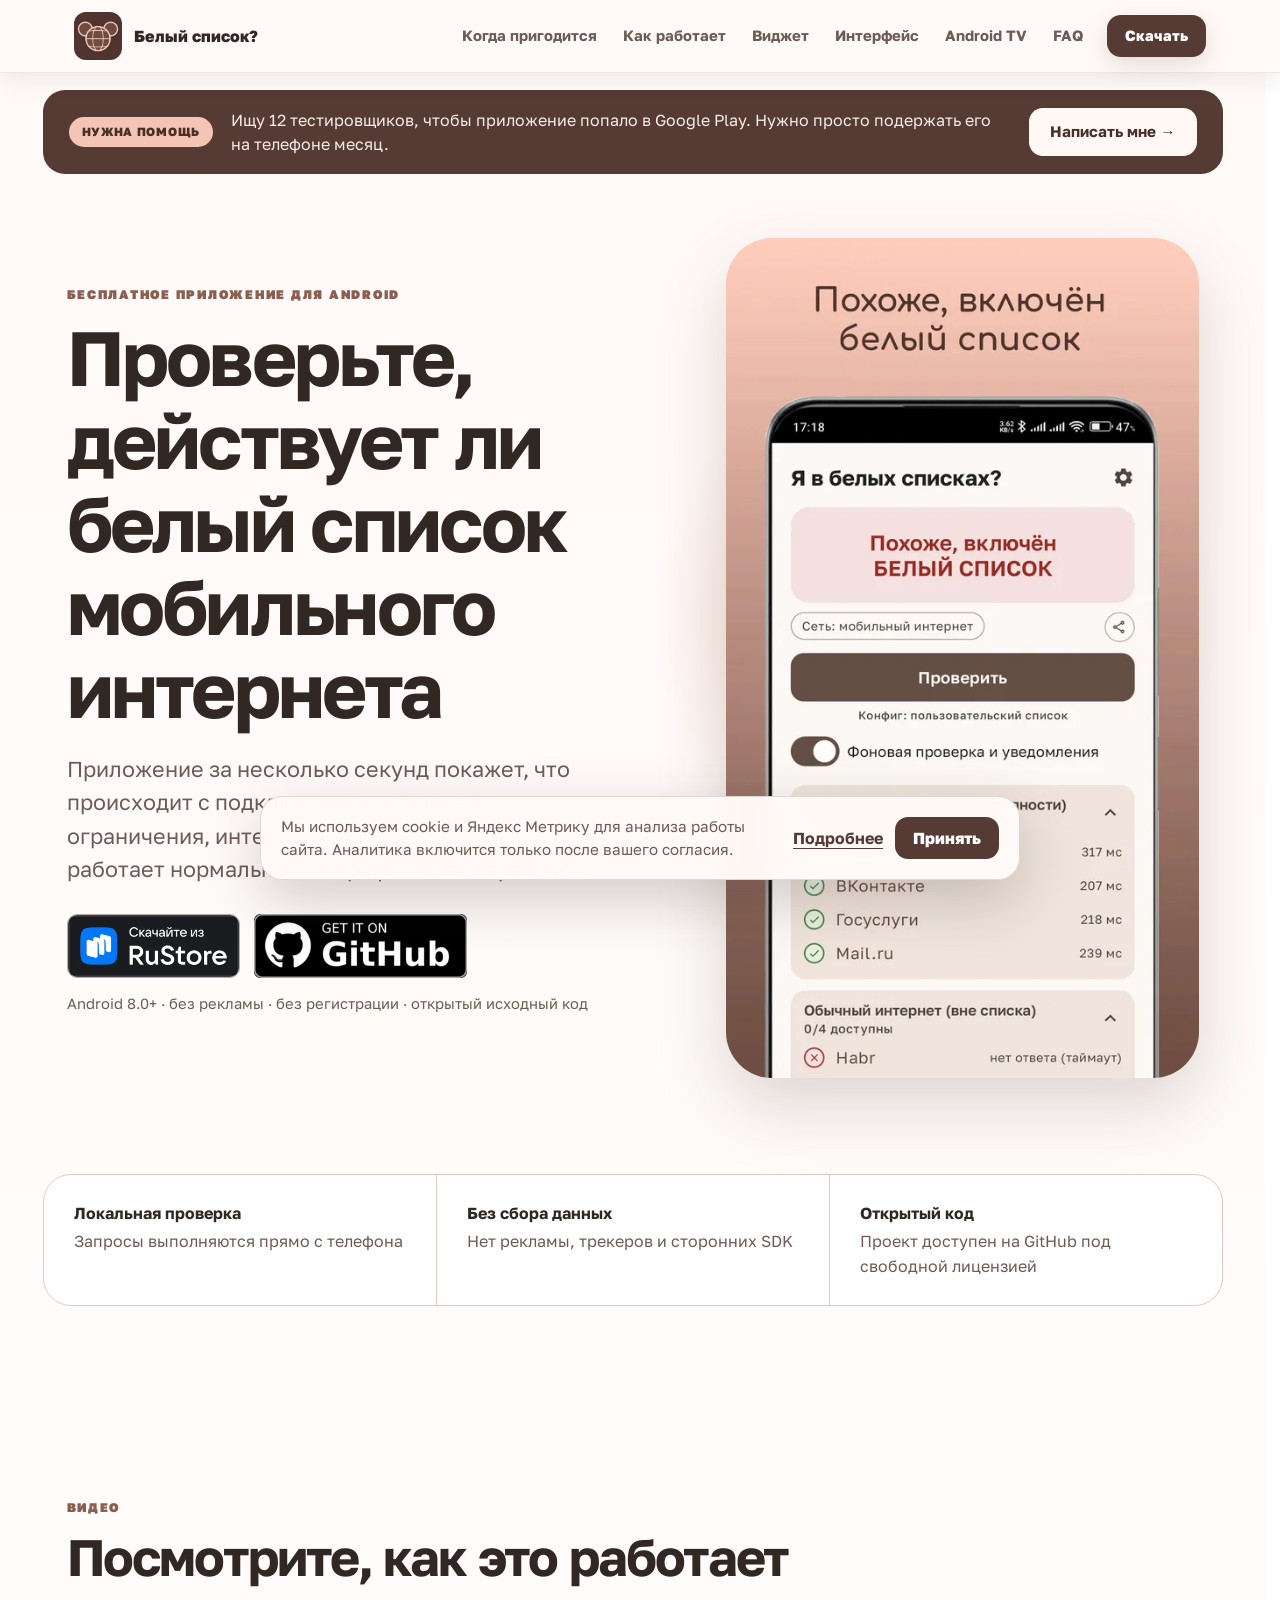
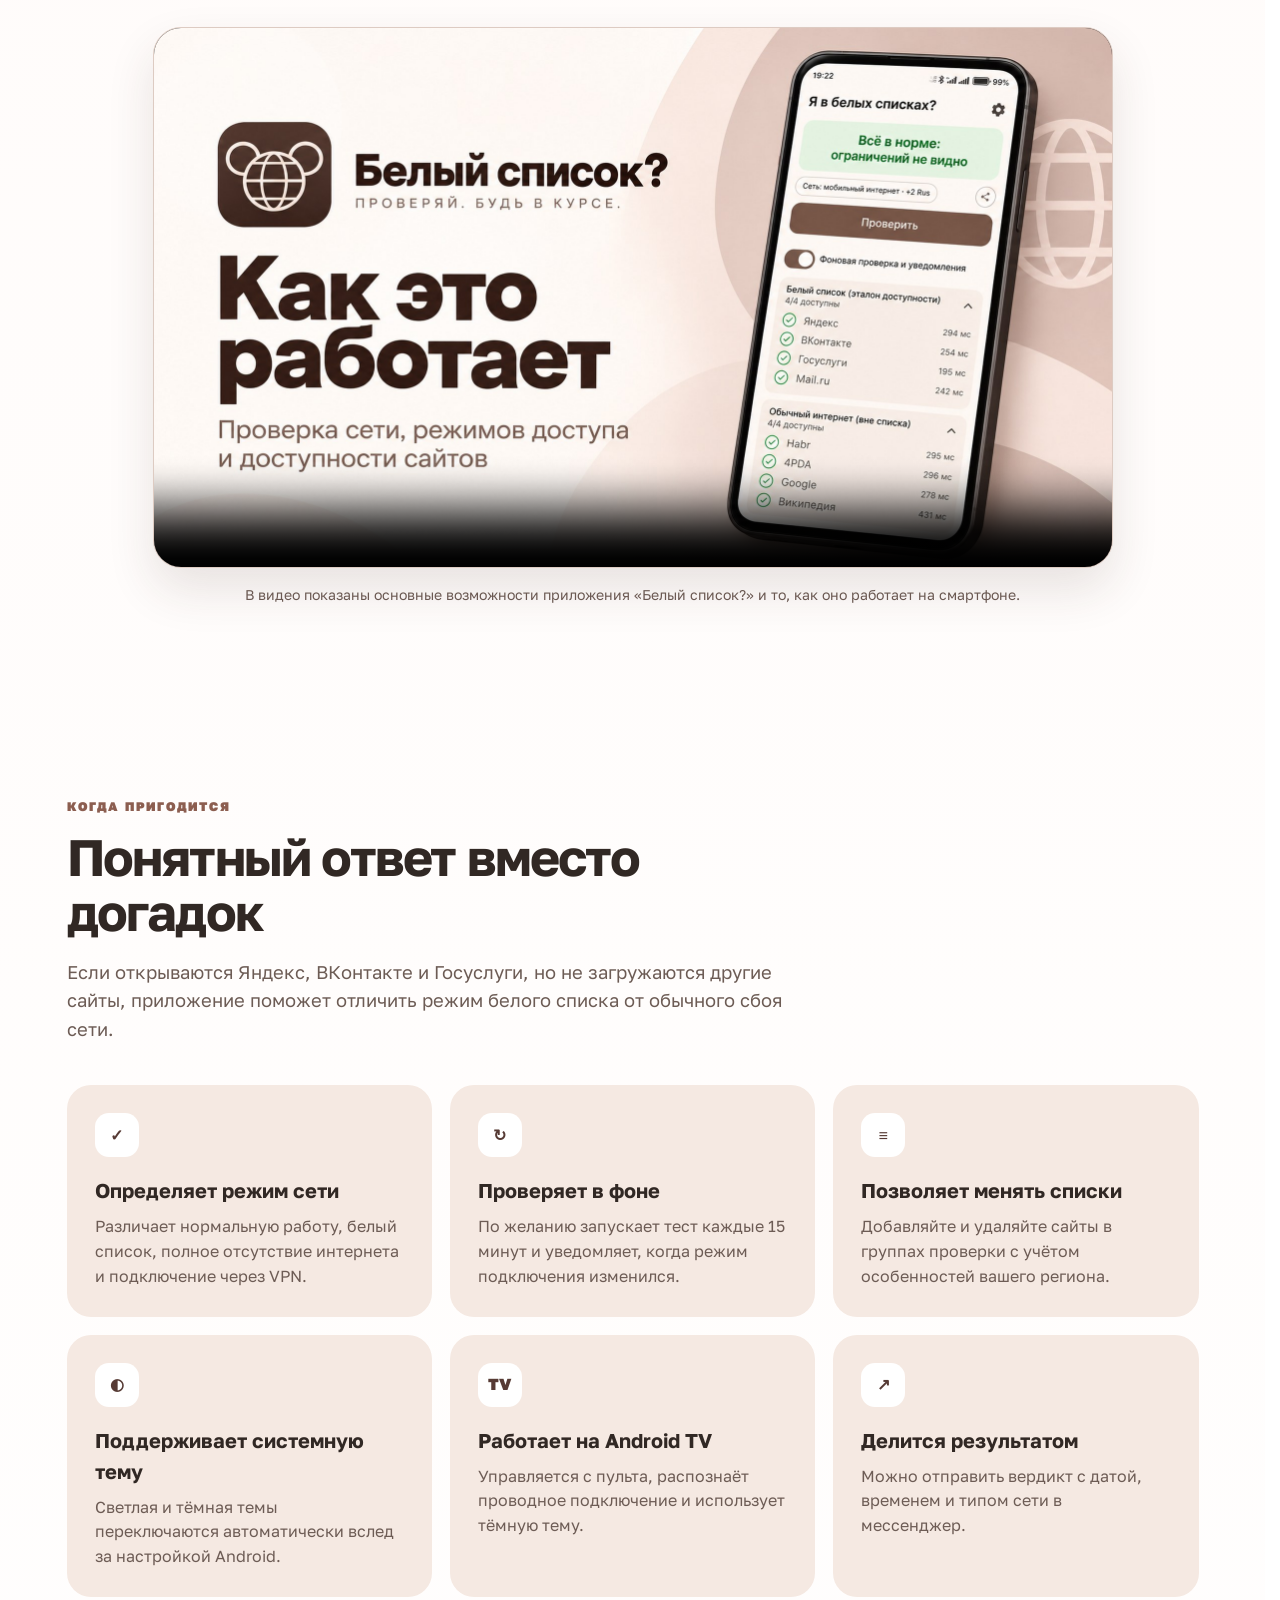
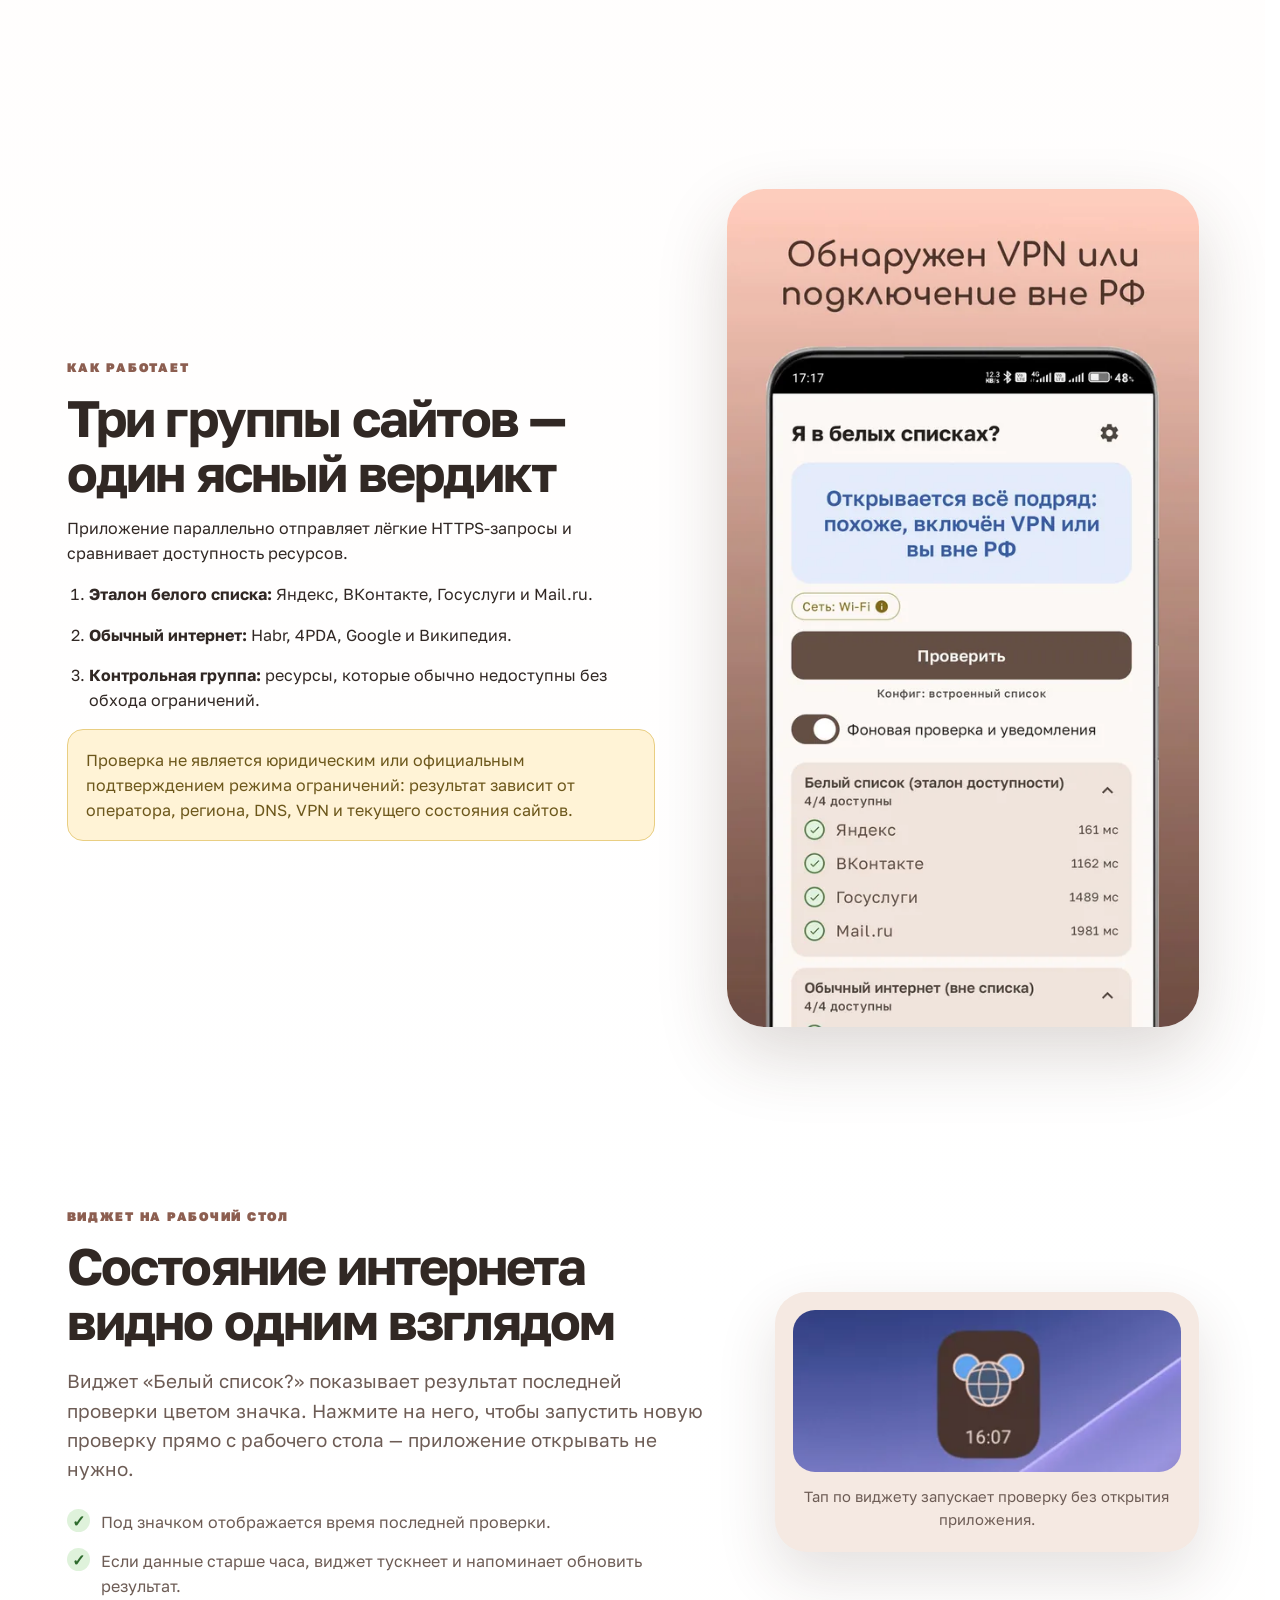
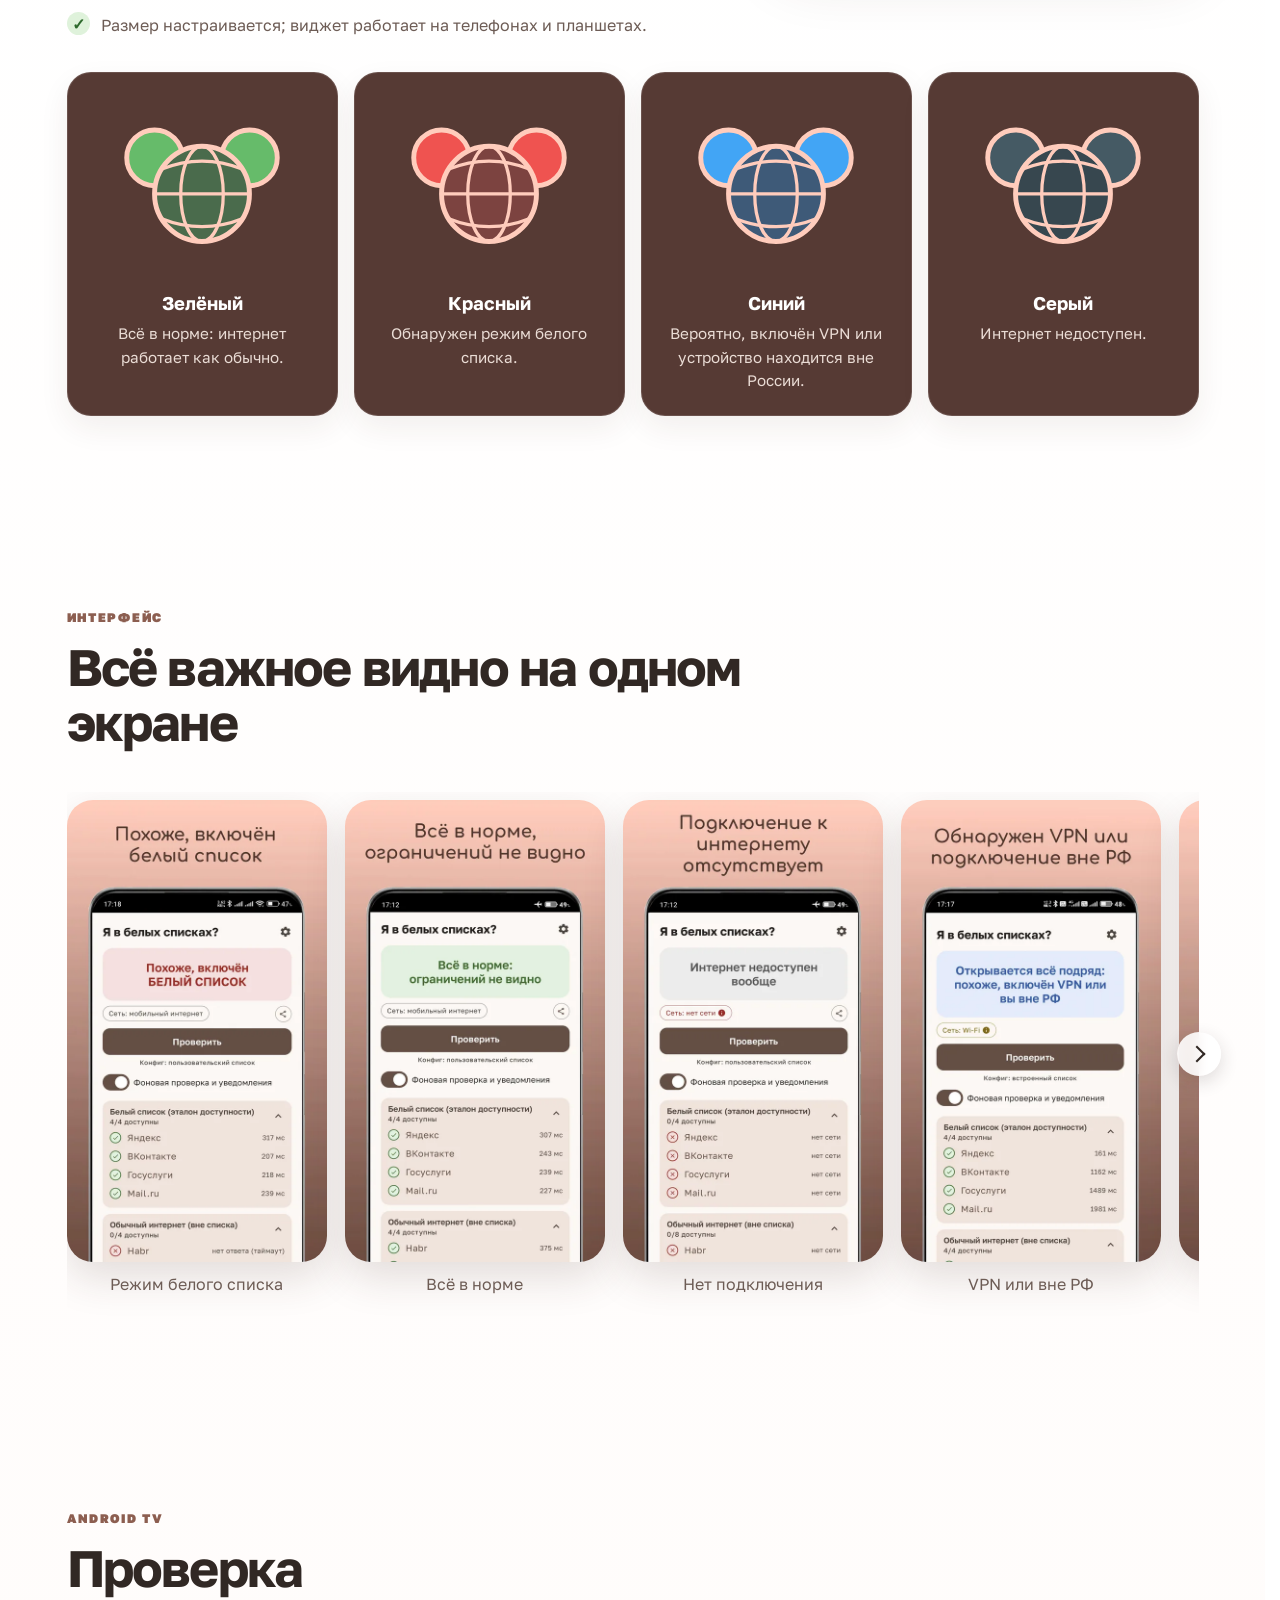
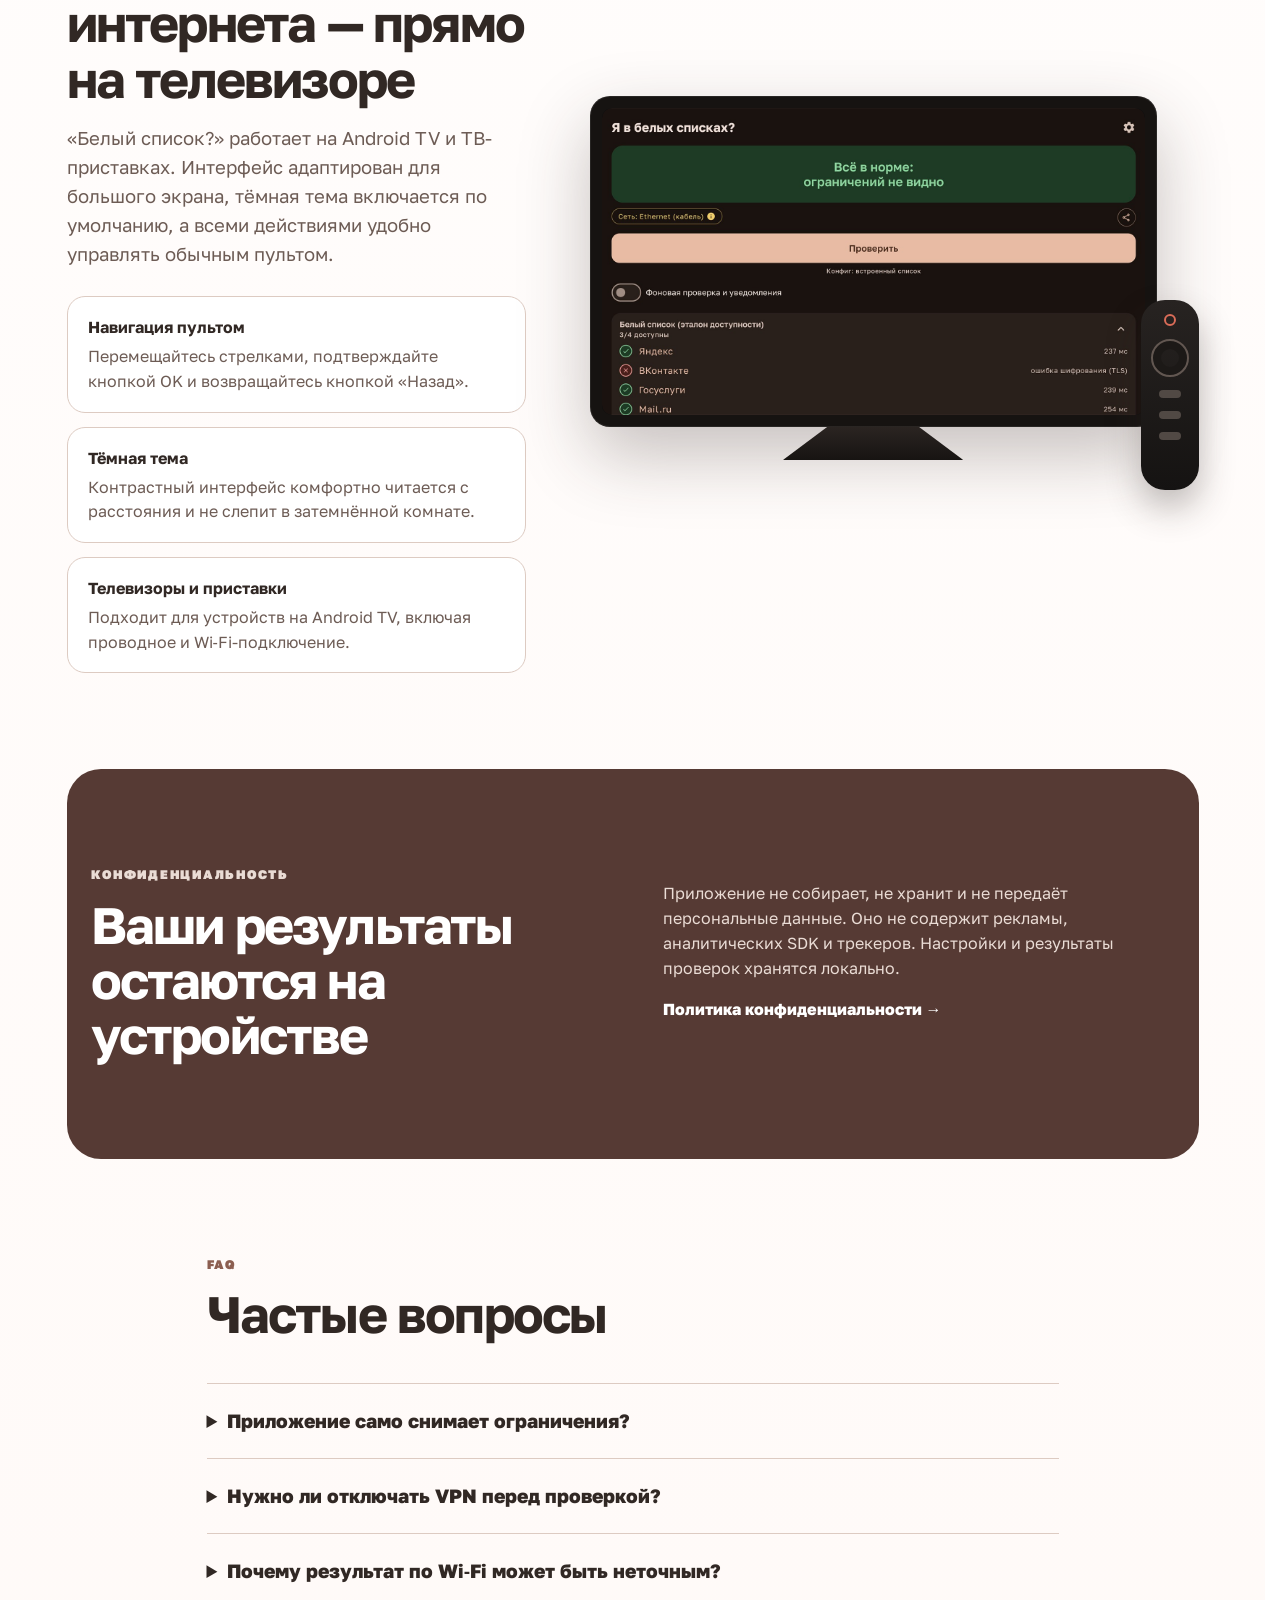
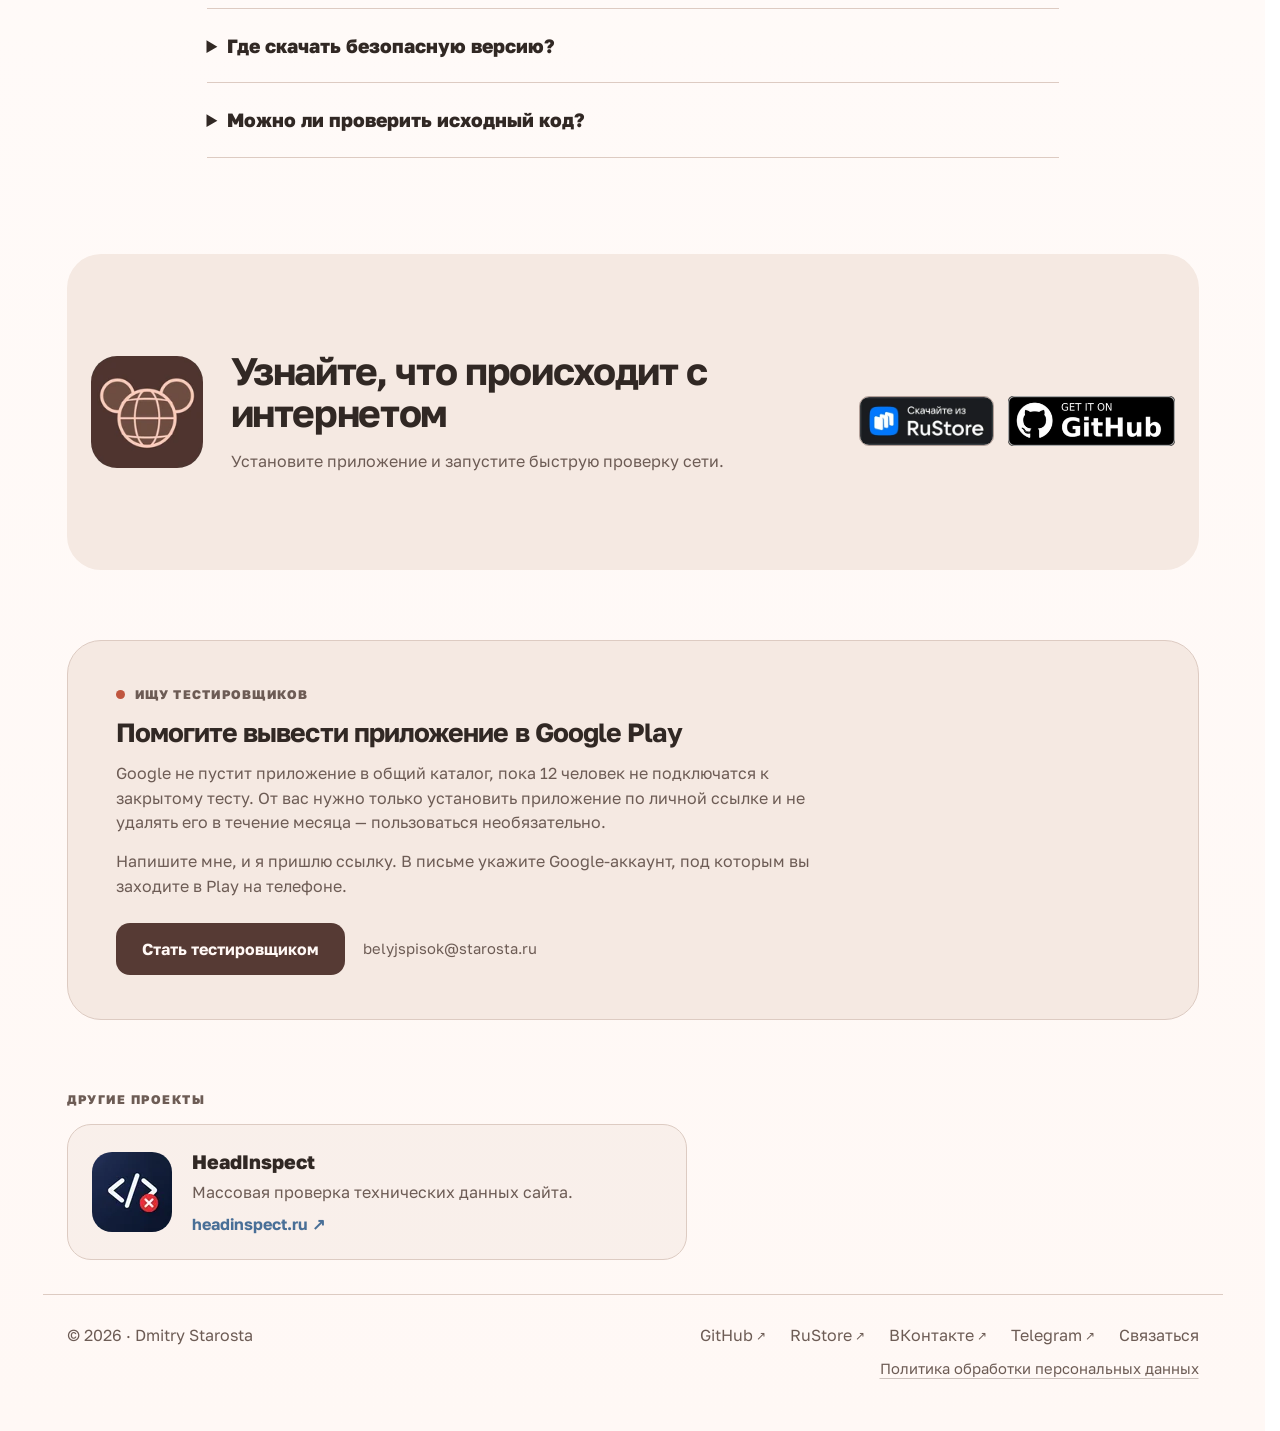
==== commit 5b572a94: "Add files via upload" ====
--- a/site/index.html
+++ b/site/index.html
@@ -98,8 +98,8 @@
       </a>
 
       <nav class="desktop-nav" aria-label="Основная навигация">
-        <a href="#video">Как работает</a>
         <a href="#features">Когда пригодится</a>
+        <a href="#how">Как работает</a>
         <a href="#widget">Виджет</a>
         <a href="#screens">Интерфейс</a>
         <a href="#tv">Android TV</a>
@@ -115,8 +115,9 @@
     </div>
 
     <nav id="mobile-menu" class="mobile-menu" aria-label="Мобильная навигация" hidden>
-      <a href="#video">Как работает</a>
+      <a href="#video">Видео о приложении</a>
       <a href="#features">Когда пригодится</a>
+      <a href="#how">Как работает</a>
       <a href="#widget">Виджет</a>
       <a href="#screens">Интерфейс</a>
       <a href="#tv">Android TV</a>
@@ -159,6 +160,7 @@
       <div><strong>Открытый код</strong><span>Проект доступен на GitHub под свободной лицензией</span></div>
     </section>
 
+
     <section id="video" class="section video-section" aria-labelledby="video-title">
       <div class="section-heading">
         <p class="eyebrow">Видео</p>
@@ -188,6 +190,7 @@
         <article class="card"><span class="icon">↗</span><h3>Делится результатом</h3><p>Можно отправить вердикт с датой, временем и типом сети в мессенджер.</p></article>
       </div>
     </section>
+
 
     <section id="how" class="section split">
       <div>
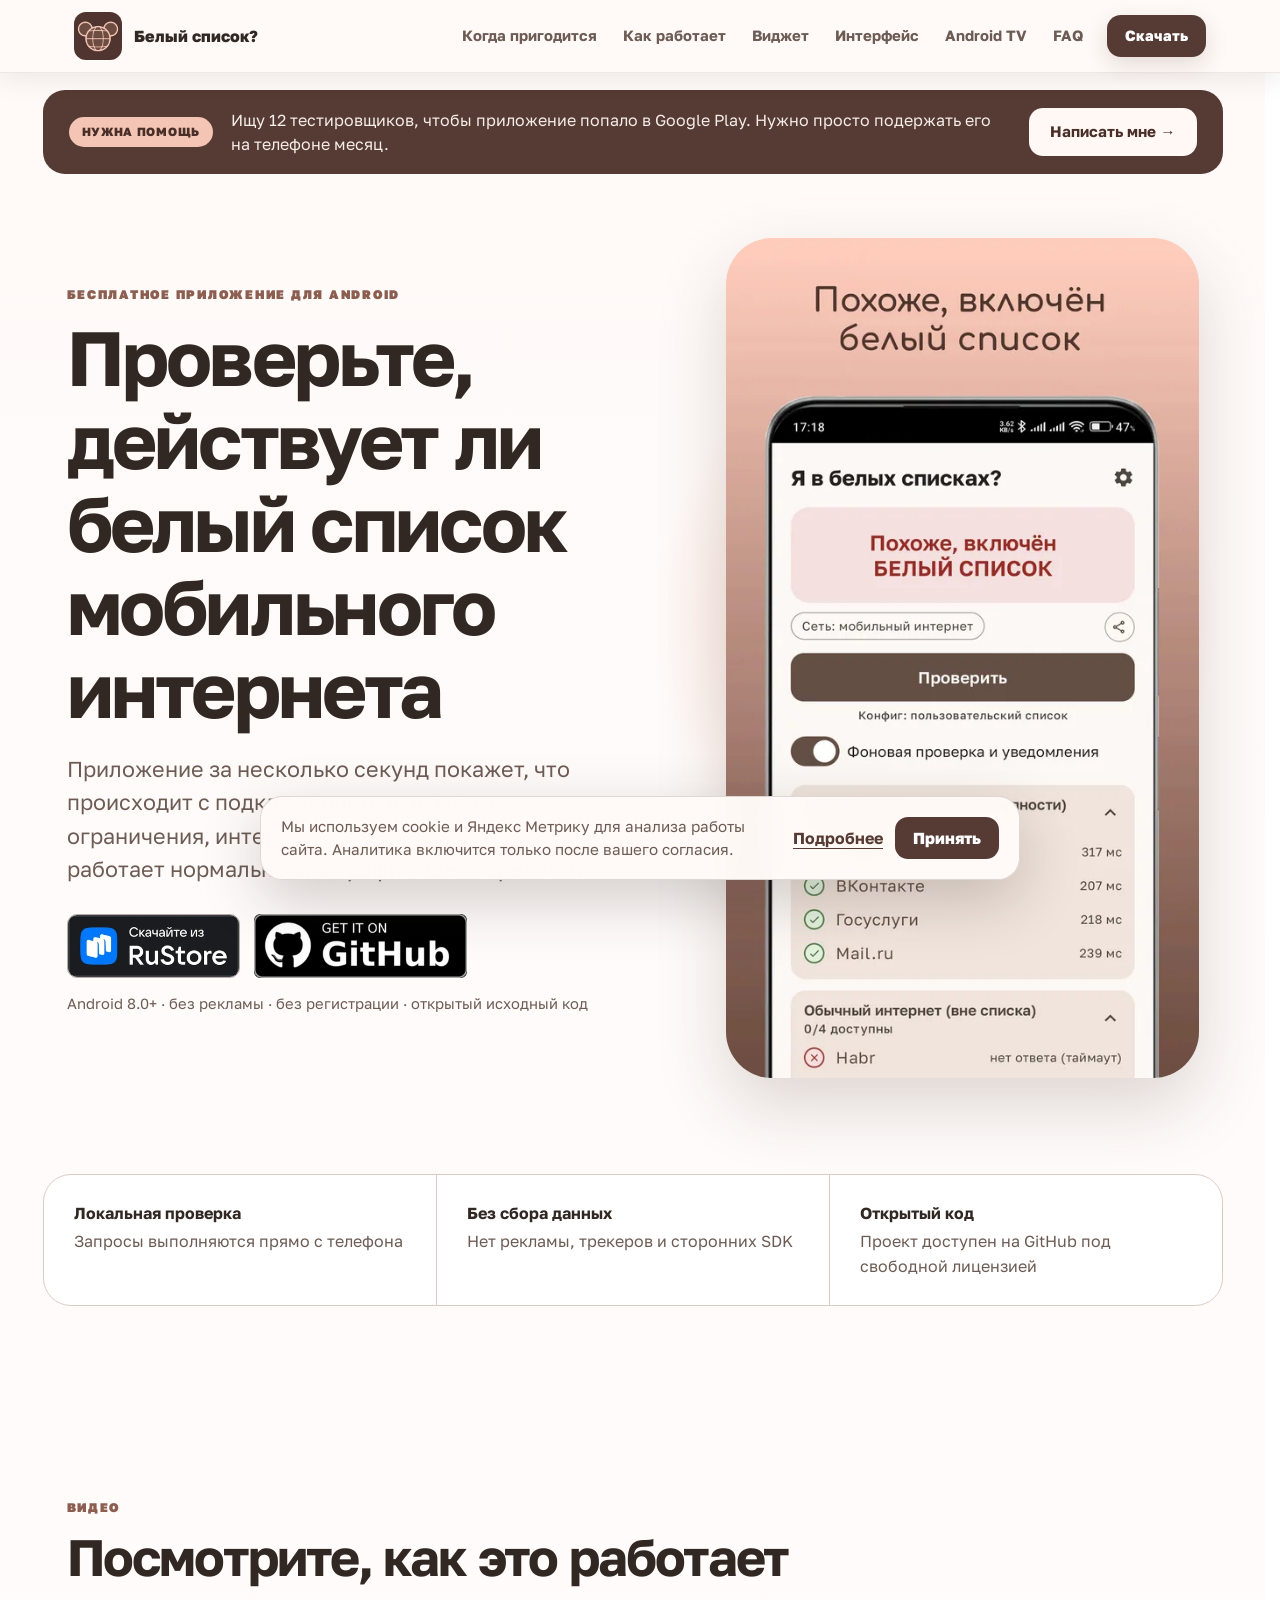
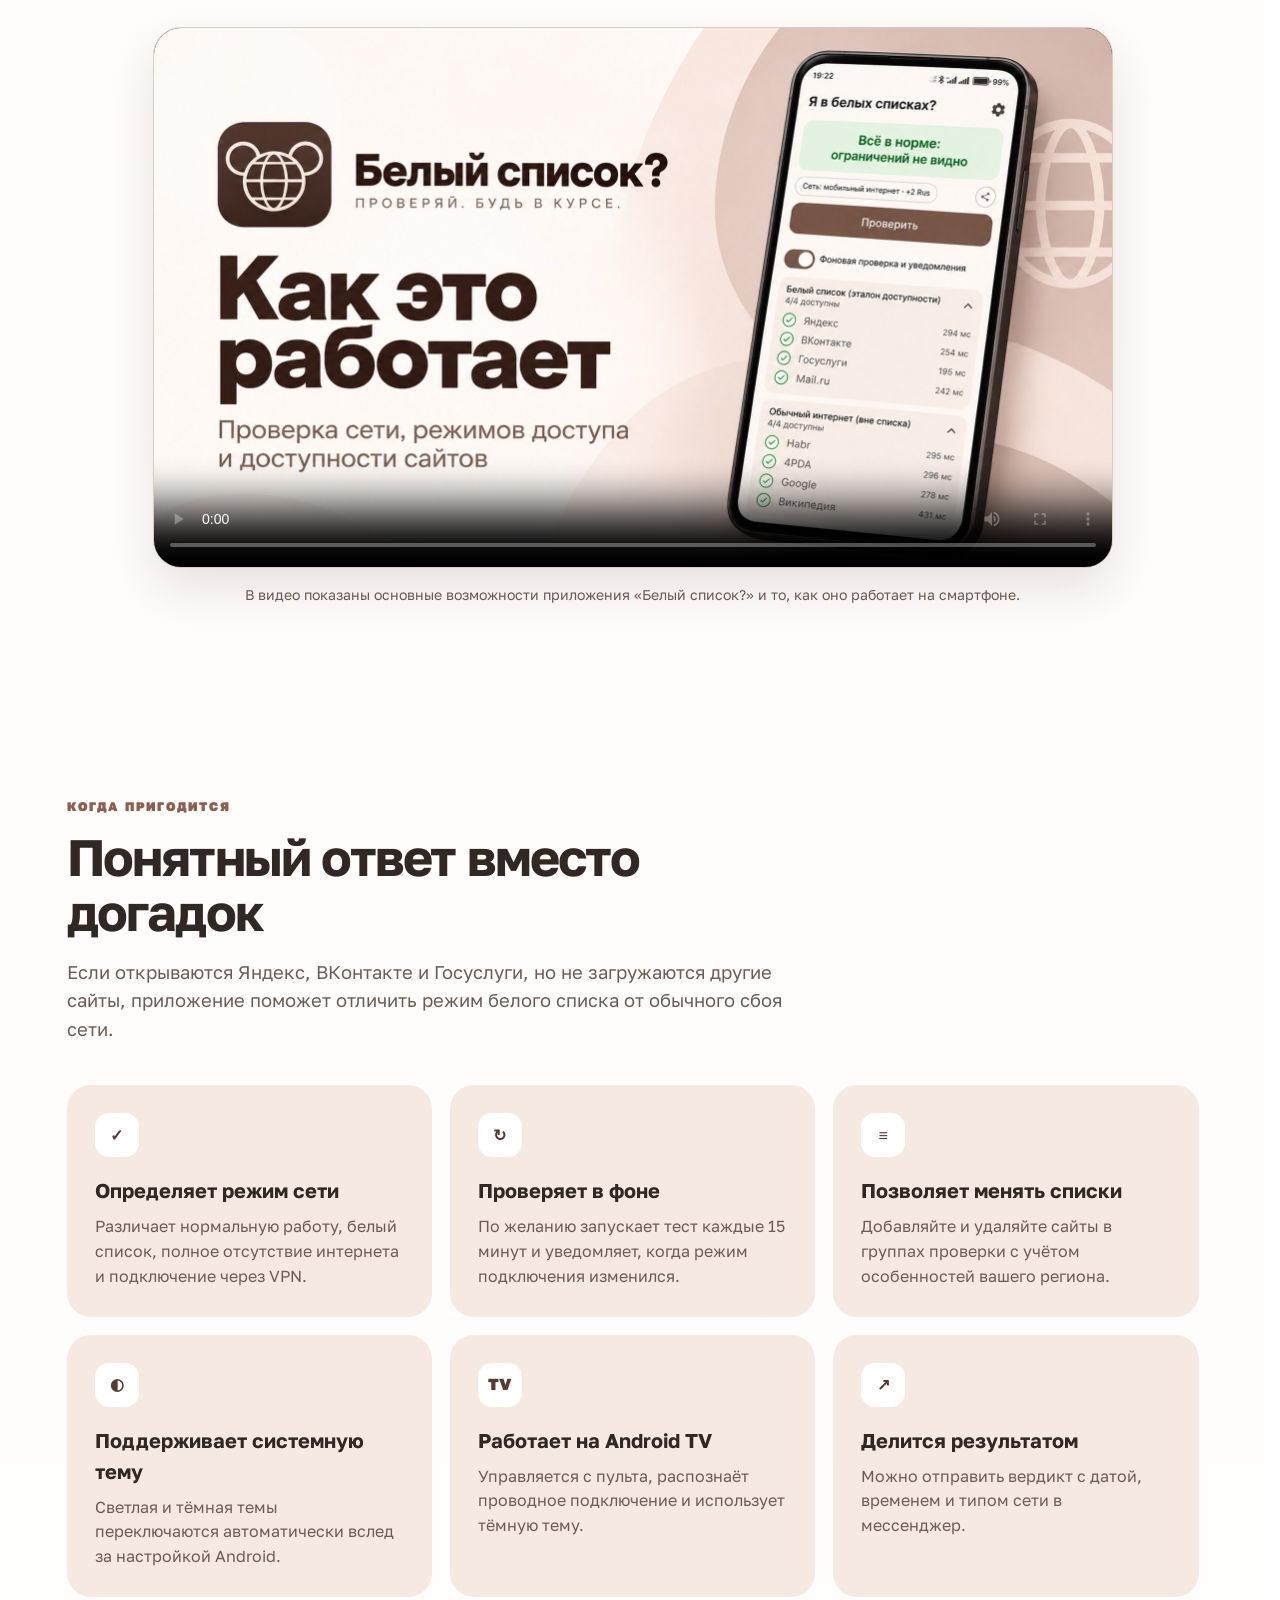
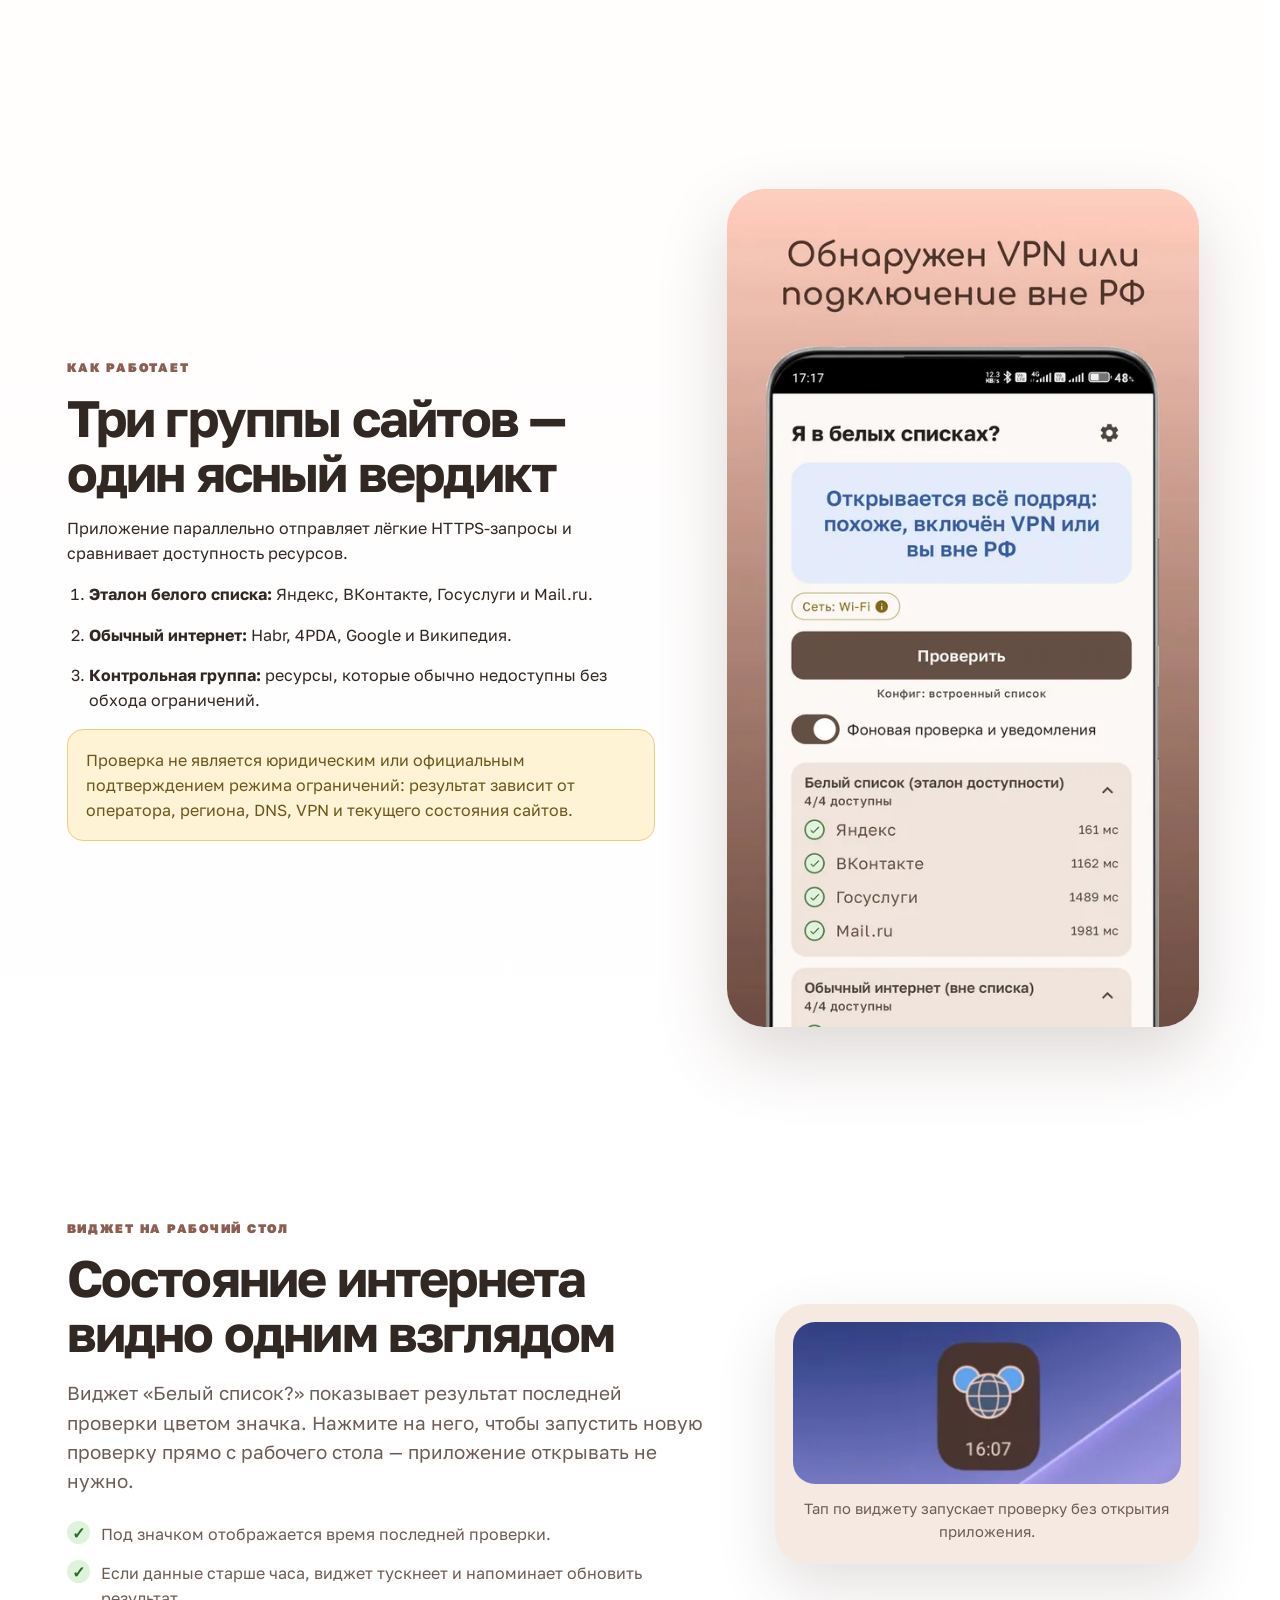
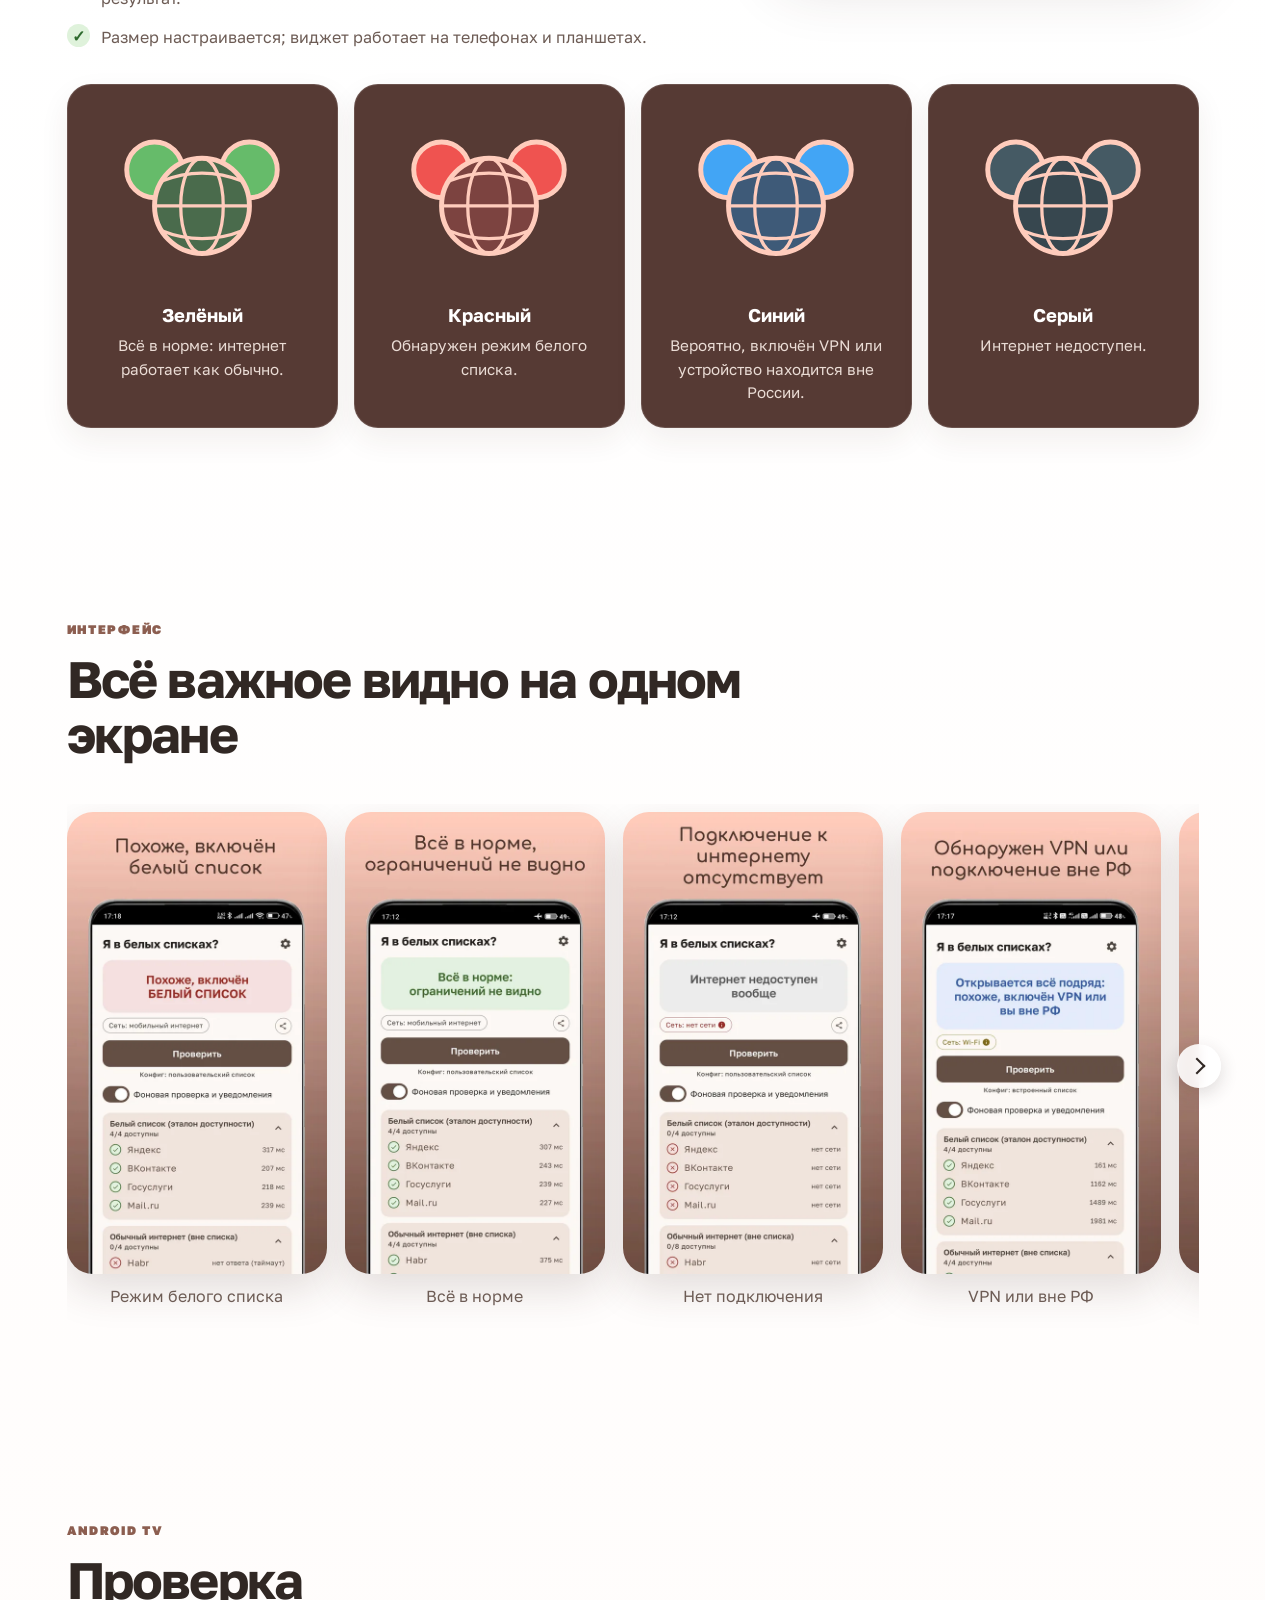
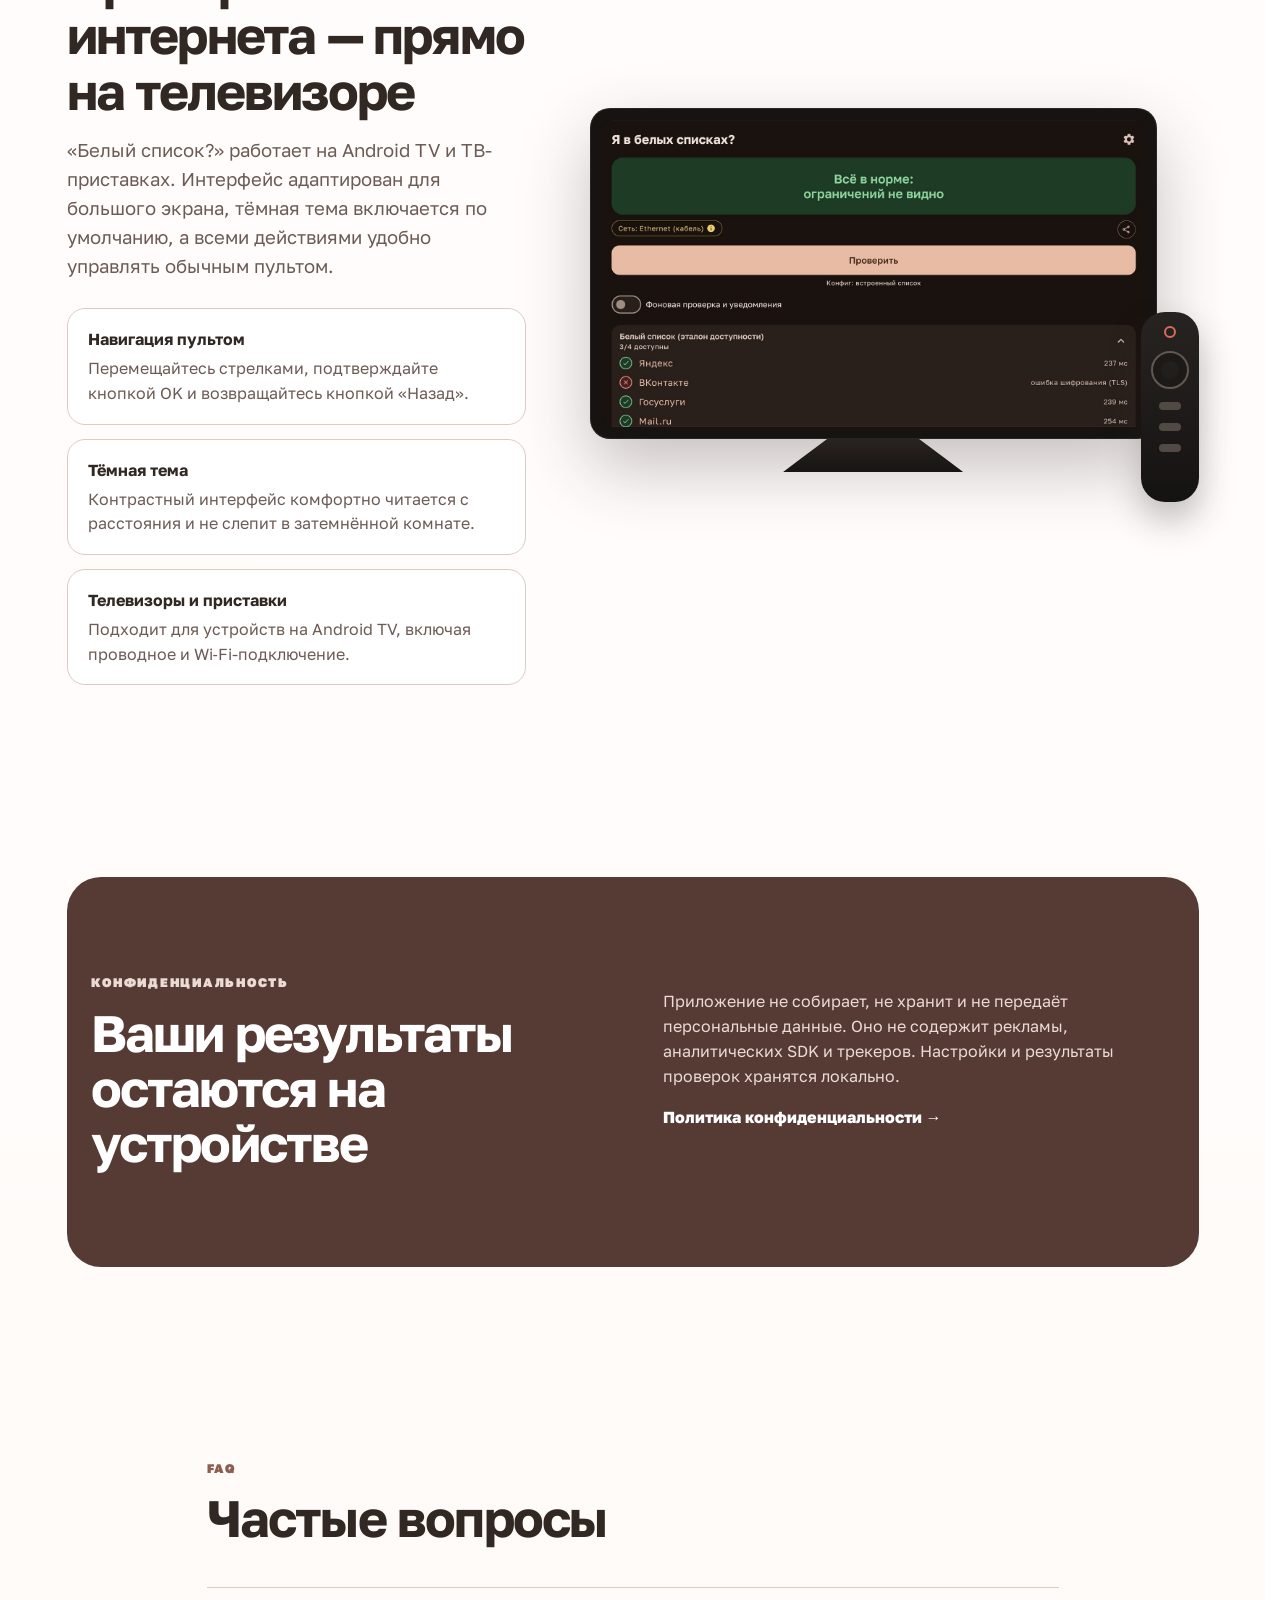
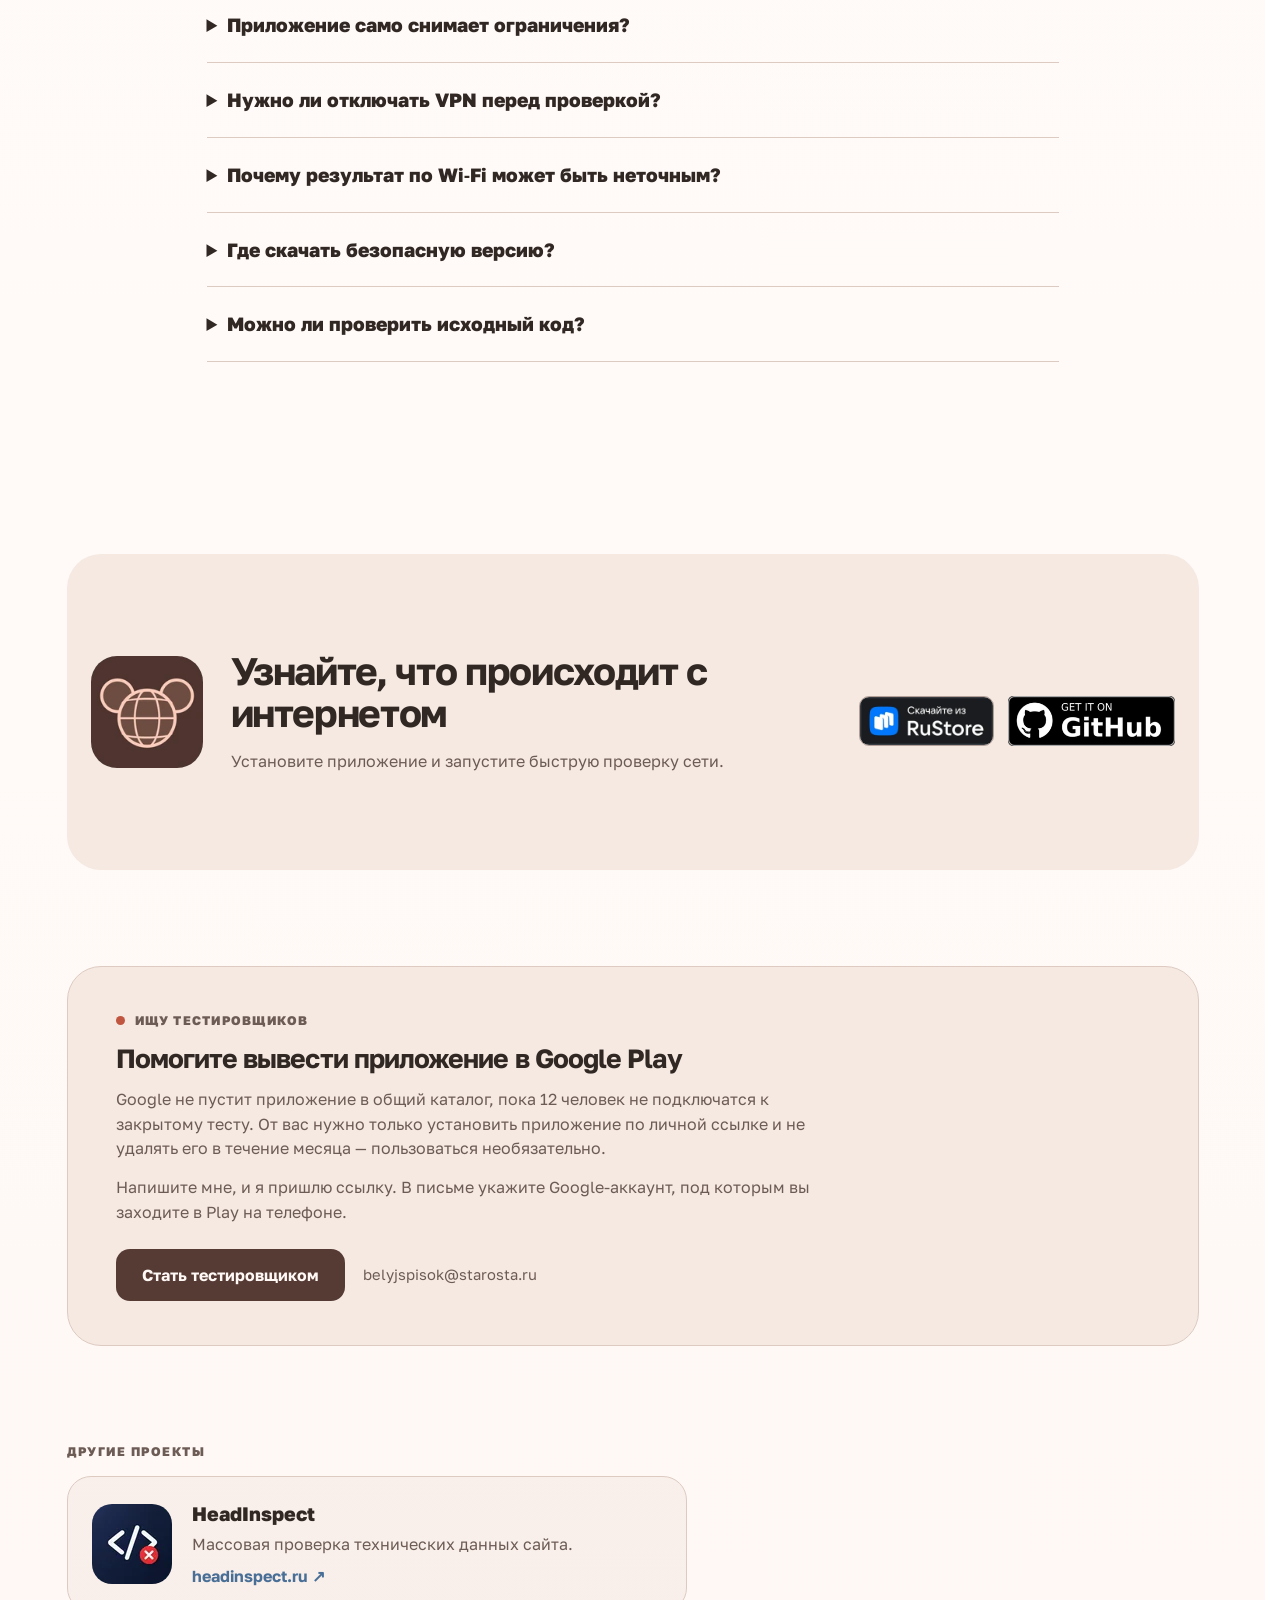
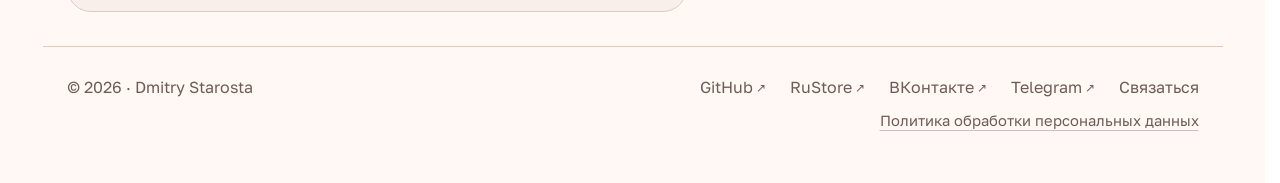
==== commit 8d92f7a5: "Add files via upload" ====
--- a/site/index.html
+++ b/site/index.html
@@ -31,7 +31,7 @@
   <meta name="twitter:card" content="summary_large_image">
 
   <link rel="preload" href="assets/icon-96.webp" as="image" type="image/webp">
-  <link rel="stylesheet" href="styles.css?v=20260911-native1">
+  <link rel="stylesheet" href="styles.css?v=20260912-spacing1">
 
   <script type="application/ld+json">
 {
--- a/site/styles.css
+++ b/site/styles.css
@@ -1360,3 +1360,20 @@
 @media (prefers-color-scheme: dark){
   .video-frame{background:#211d1b;border-color:#443934;box-shadow:0 22px 48px rgba(0,0,0,.4)}
 }
+
+/* 2026-09-12 — единые расстояния между секциями.
+   Обычные секции дают 96+96=192px. Цветные панели (.privacy, .cta)
+   используют padding как внутреннее поле, поэтому внешний зазор
+   задаётся margin. Блок тестировщиков своих отступов не имеет вовсе.
+   Полоса преимуществ намеренно прижата к первому экрану. */
+.widget-section{padding-top:96px}
+.privacy{margin-top:96px;margin-bottom:96px}
+.cta{margin-top:96px;margin-bottom:96px}
+.testers-card{margin-top:96px;margin-bottom:96px}
+
+@media(max-width:900px){
+  .widget-section{padding-top:72px}
+  .privacy{margin-top:72px;margin-bottom:72px}
+  .cta{margin-top:72px;margin-bottom:72px}
+  .testers-card{margin-top:72px;margin-bottom:72px}
+}
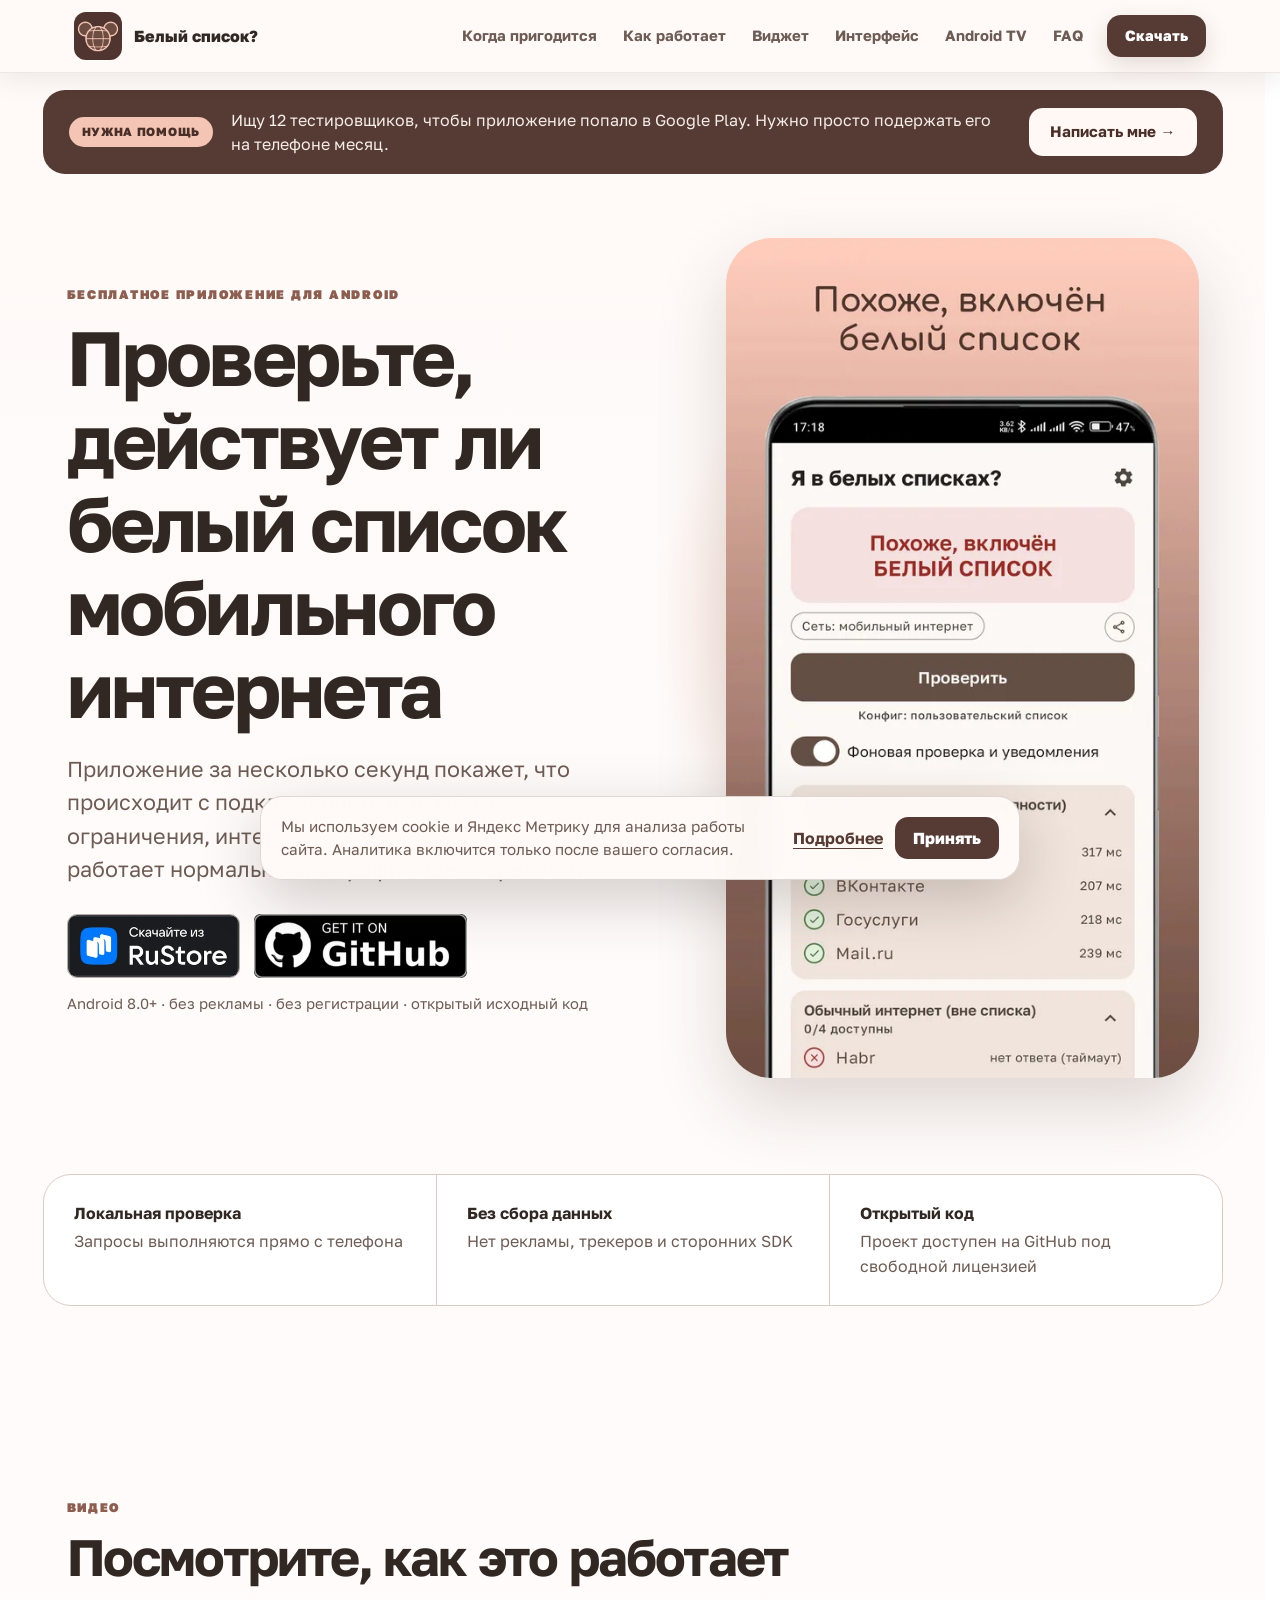
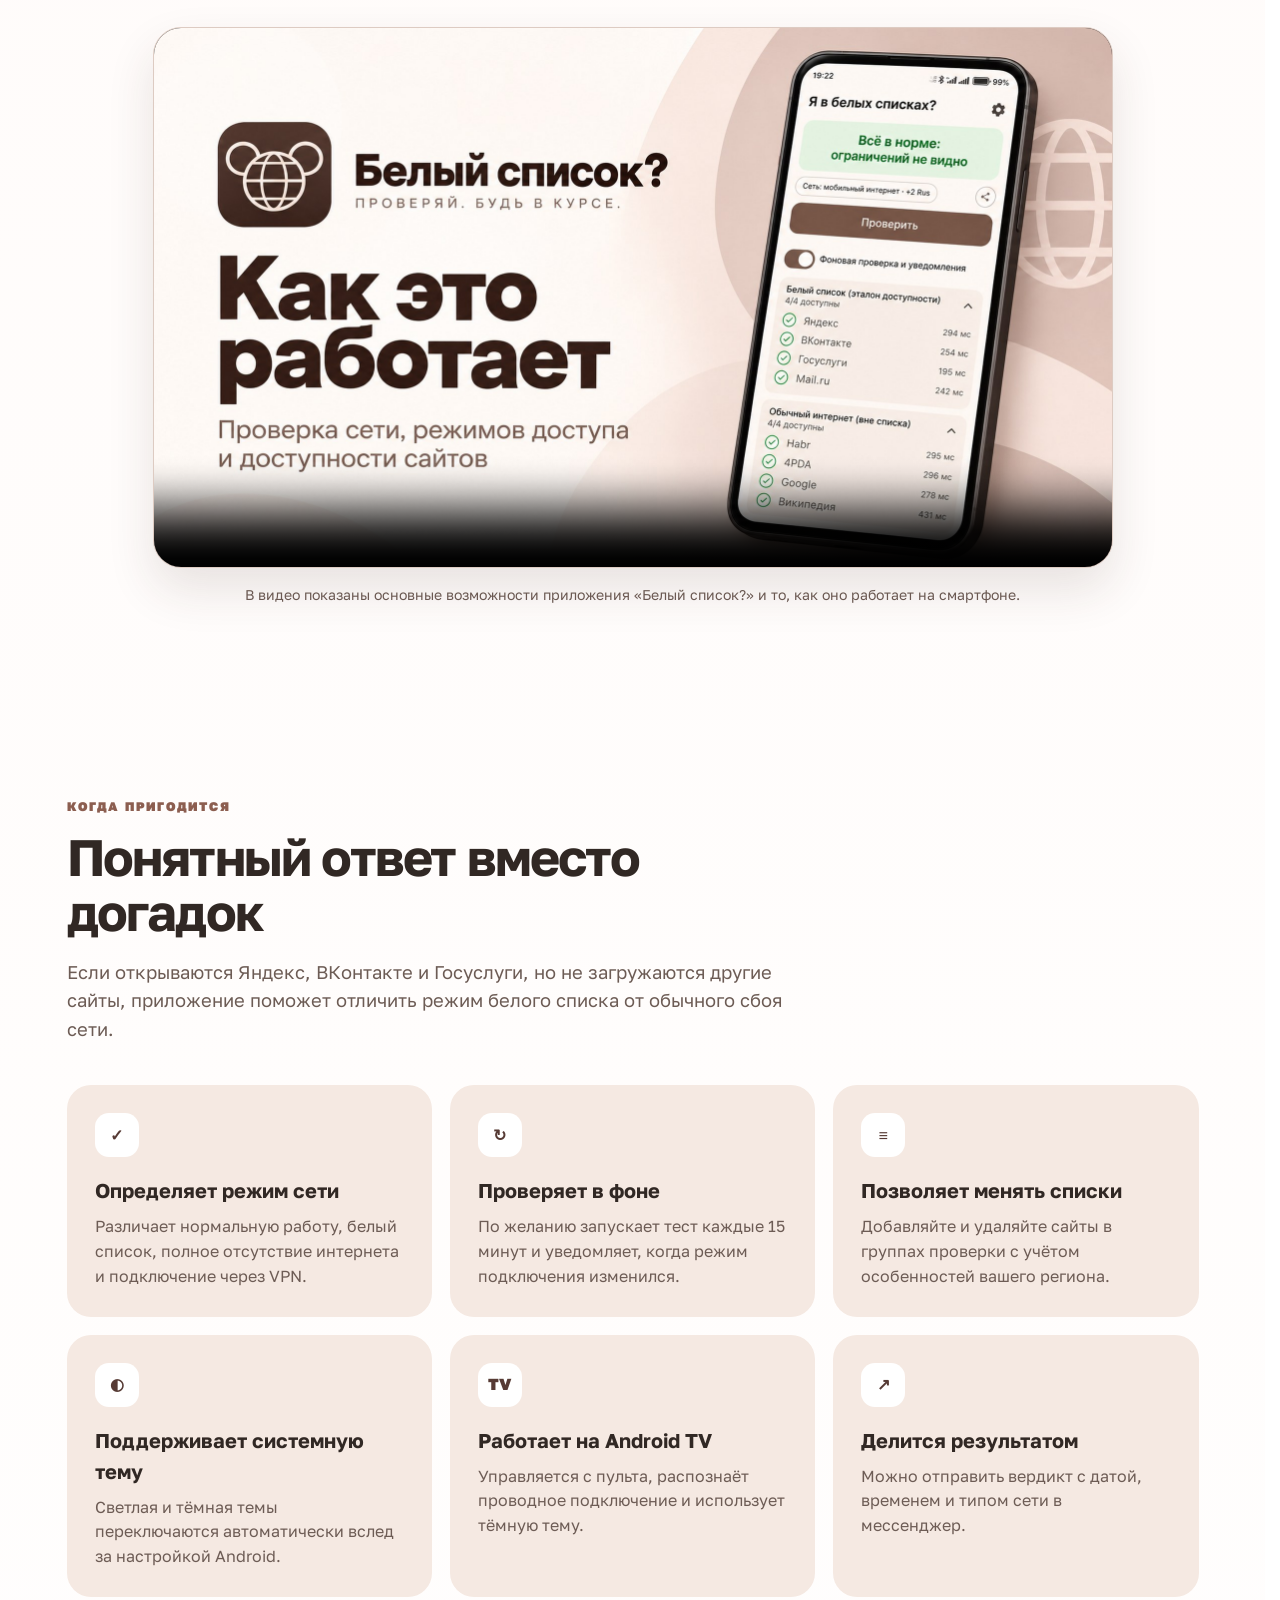
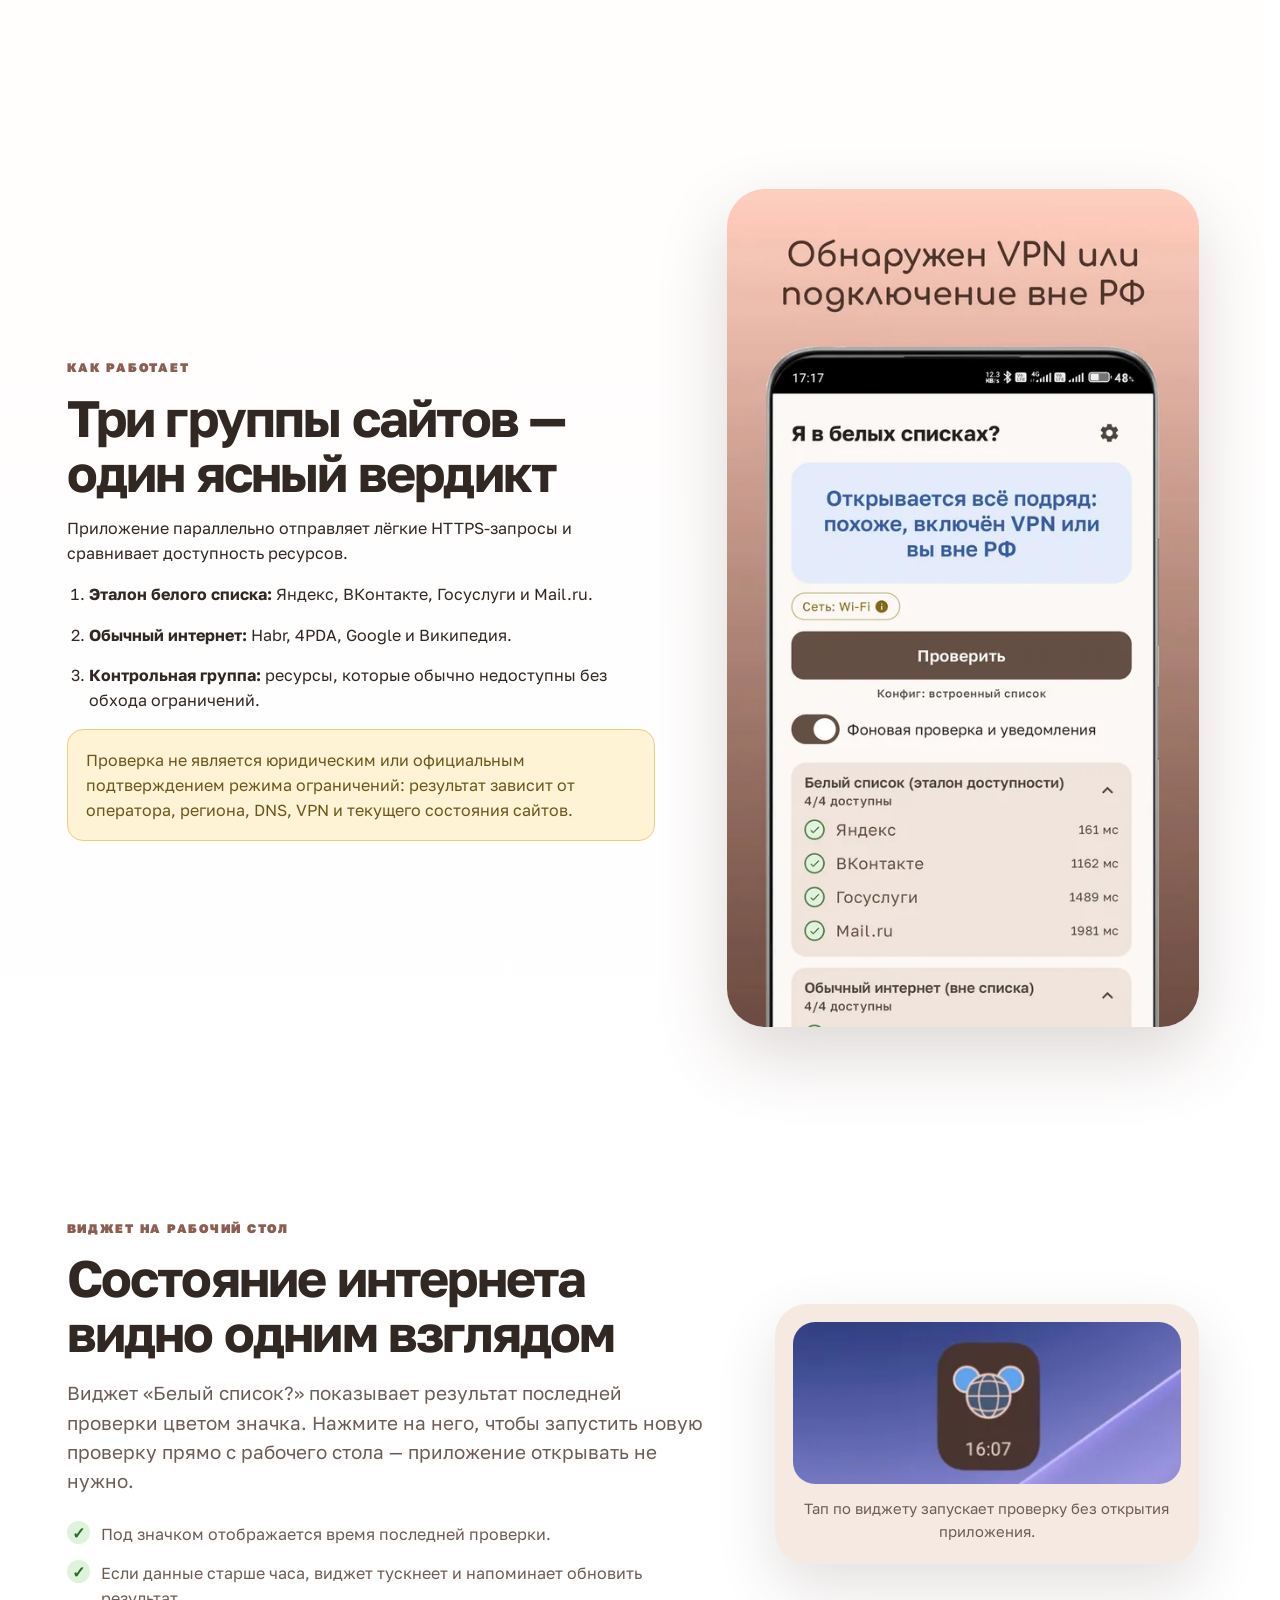
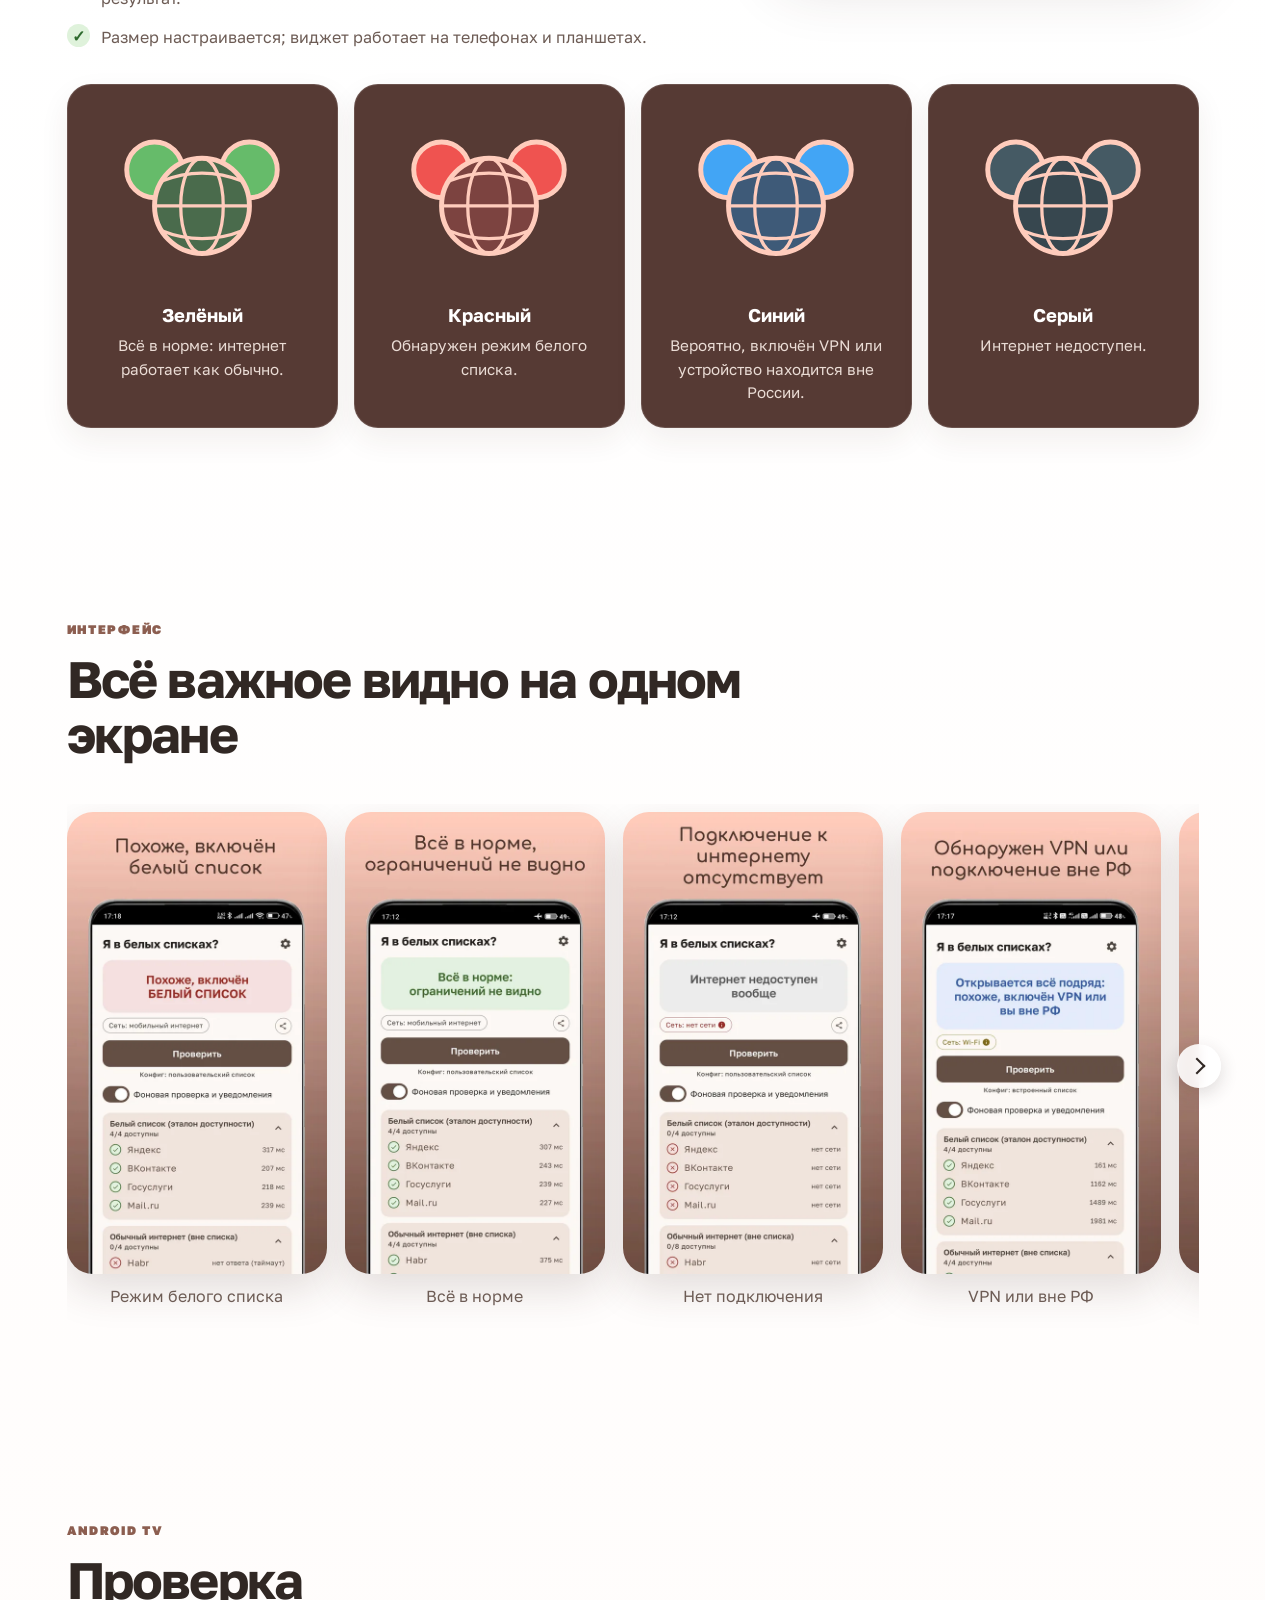
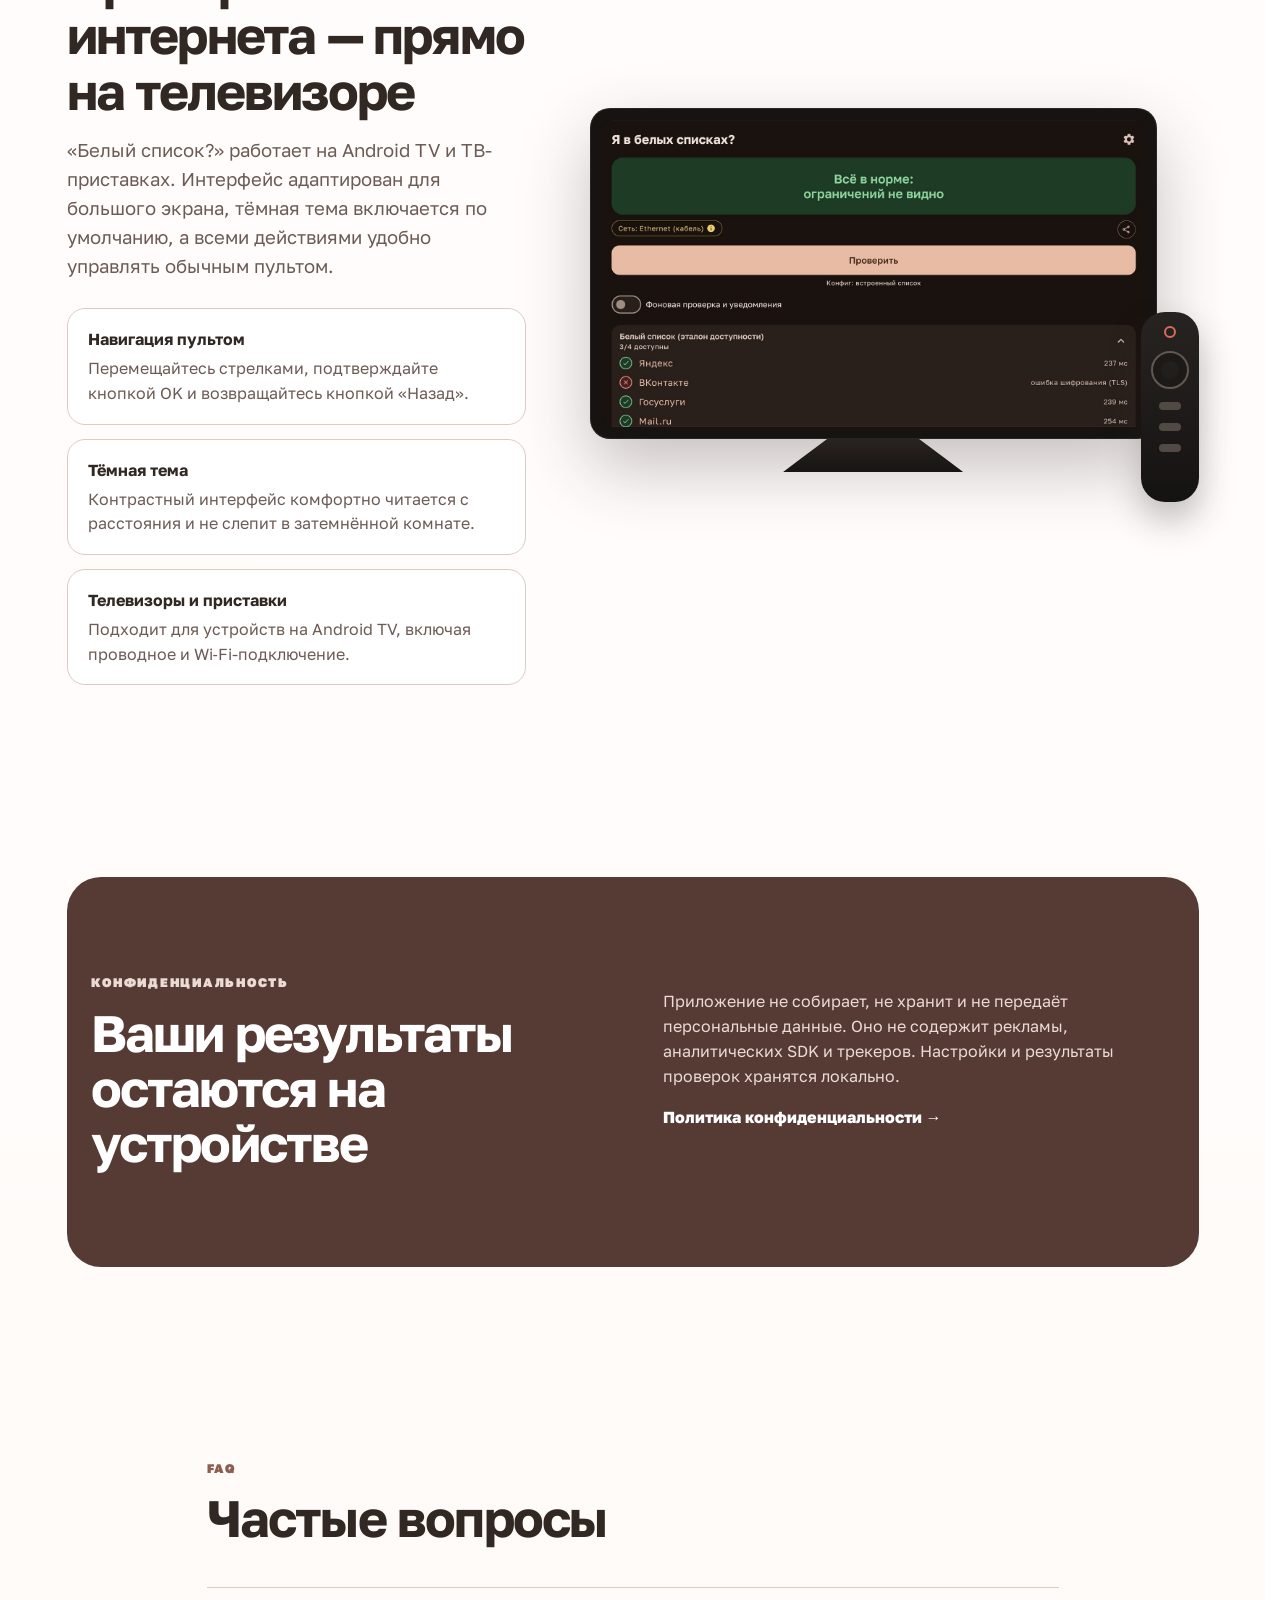
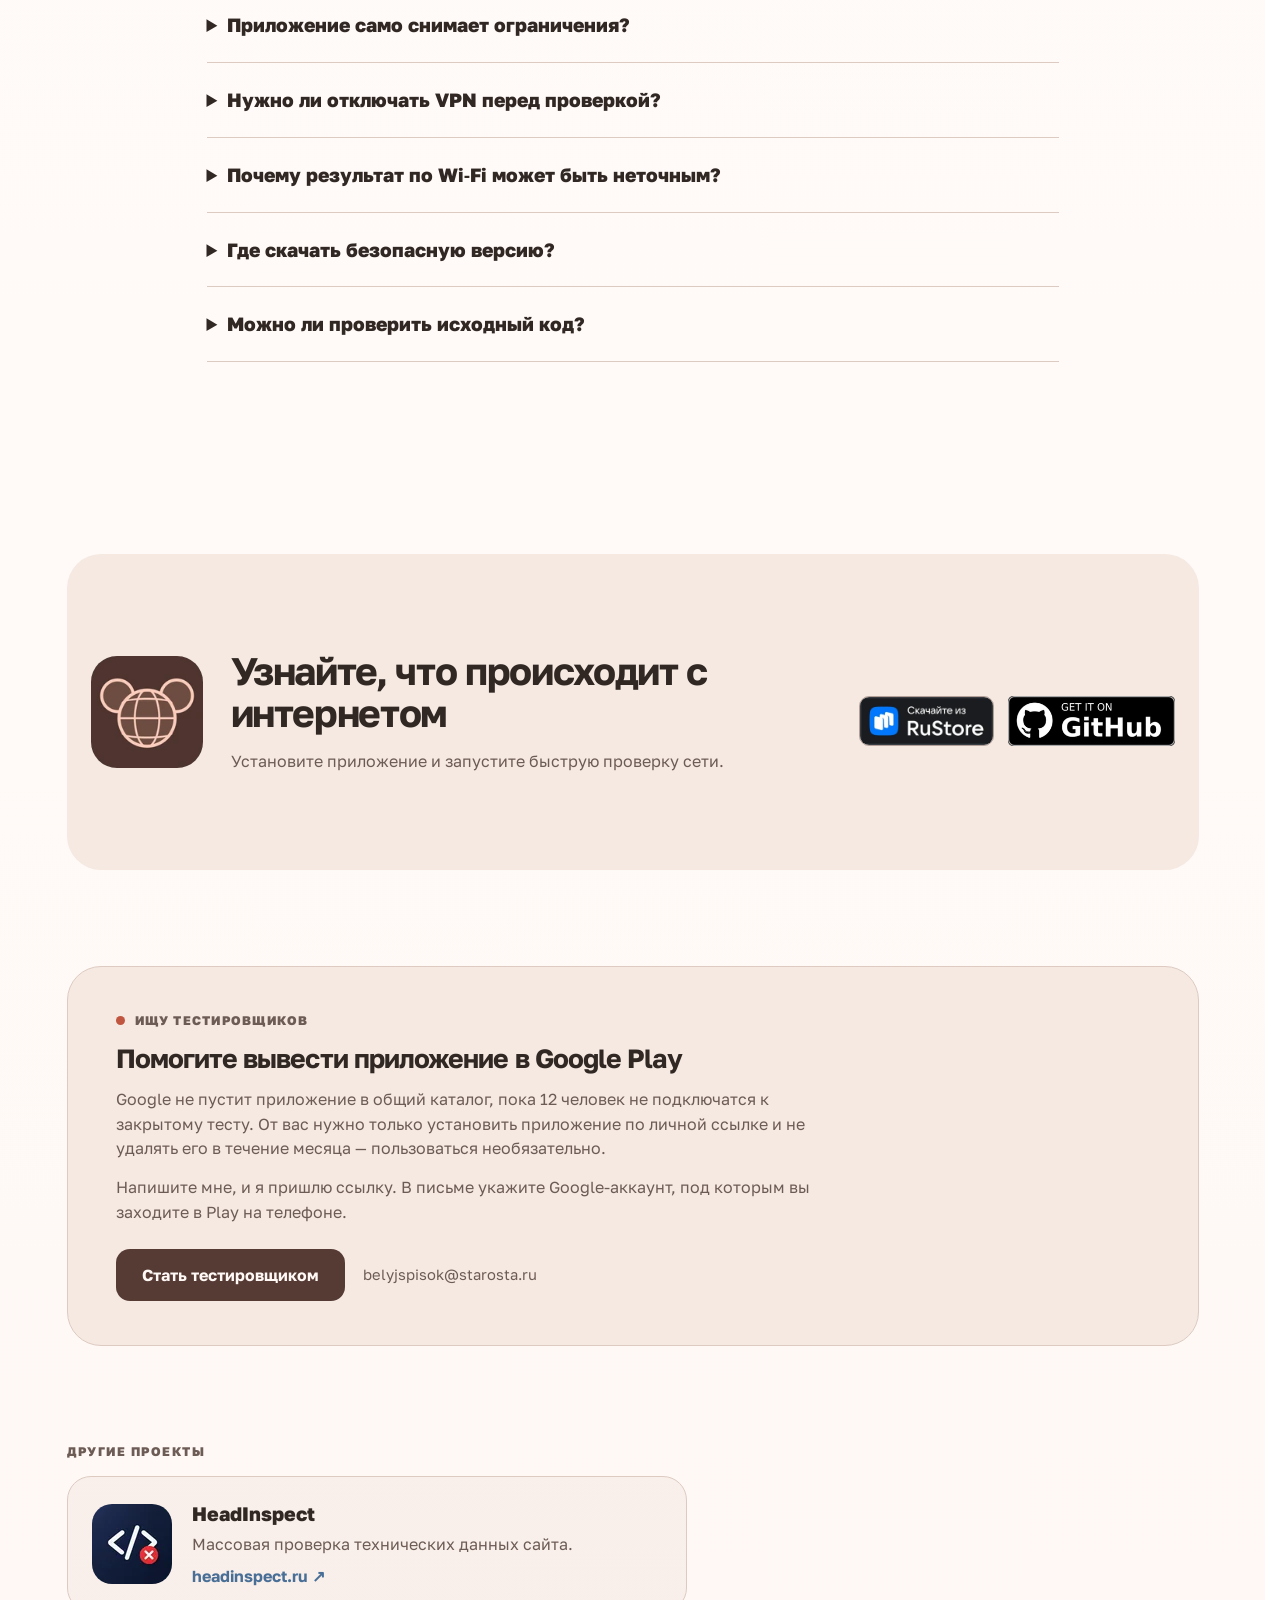
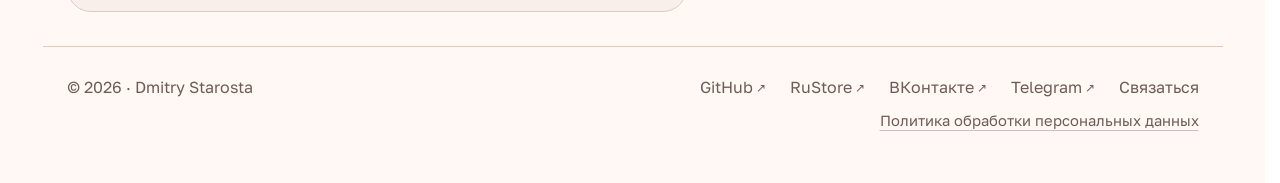
==== commit c79d0b7e: "Add files via upload" ====
--- a/site/index.html
+++ b/site/index.html
@@ -62,7 +62,8 @@
 
   "sameAs": [
     "https://t.me/belyjspisok_app",
-    "https://vk.ru/belyjspisok"
+    "https://vk.ru/belyjspisok",
+    "https://youtube.com/@belyjspisok"
   ],
 
   "softwareHelp": "https://belyjspisok.ru/#faq",
@@ -88,6 +89,34 @@
   }
 }
 </script>
+
+  <script type="application/ld+json">
+{
+  "@context": "https://schema.org",
+  "@type": "VideoObject",
+  "name": "«Белый список?» — проверка доступности сайтов и интернета",
+  "description": "В видео показаны основные возможности приложения «Белый список?» и то, как оно работает на смартфоне: проверка сети, режимов доступа и доступности сайтов.",
+  "thumbnailUrl": "https://belyjspisok.ru/assets/video-poster.jpg",
+  "contentUrl": "https://belyjspisok.ru/assets/whitelistcheck-video.mp4",
+  "embedUrl": "https://www.youtube.com/embed/PufIsRqfRjA",
+  "sameAs": "https://www.youtube.com/watch?v=PufIsRqfRjA",
+  "uploadDate": "2026-09-11",
+  "duration": "PT55S",
+  "inLanguage": "ru-RU",
+  "isFamilyFriendly": true,
+  "publisher": {
+    "@type": "Person",
+    "name": "Dmitry Starosta",
+    "url": "https://belyjspisok.ru/"
+  },
+  "about": {
+    "@type": "SoftwareApplication",
+    "name": "Белый список?",
+    "url": "https://belyjspisok.ru/"
+  }
+}
+  </script>
+
 </head>
 <body>
   <header class="site-header">
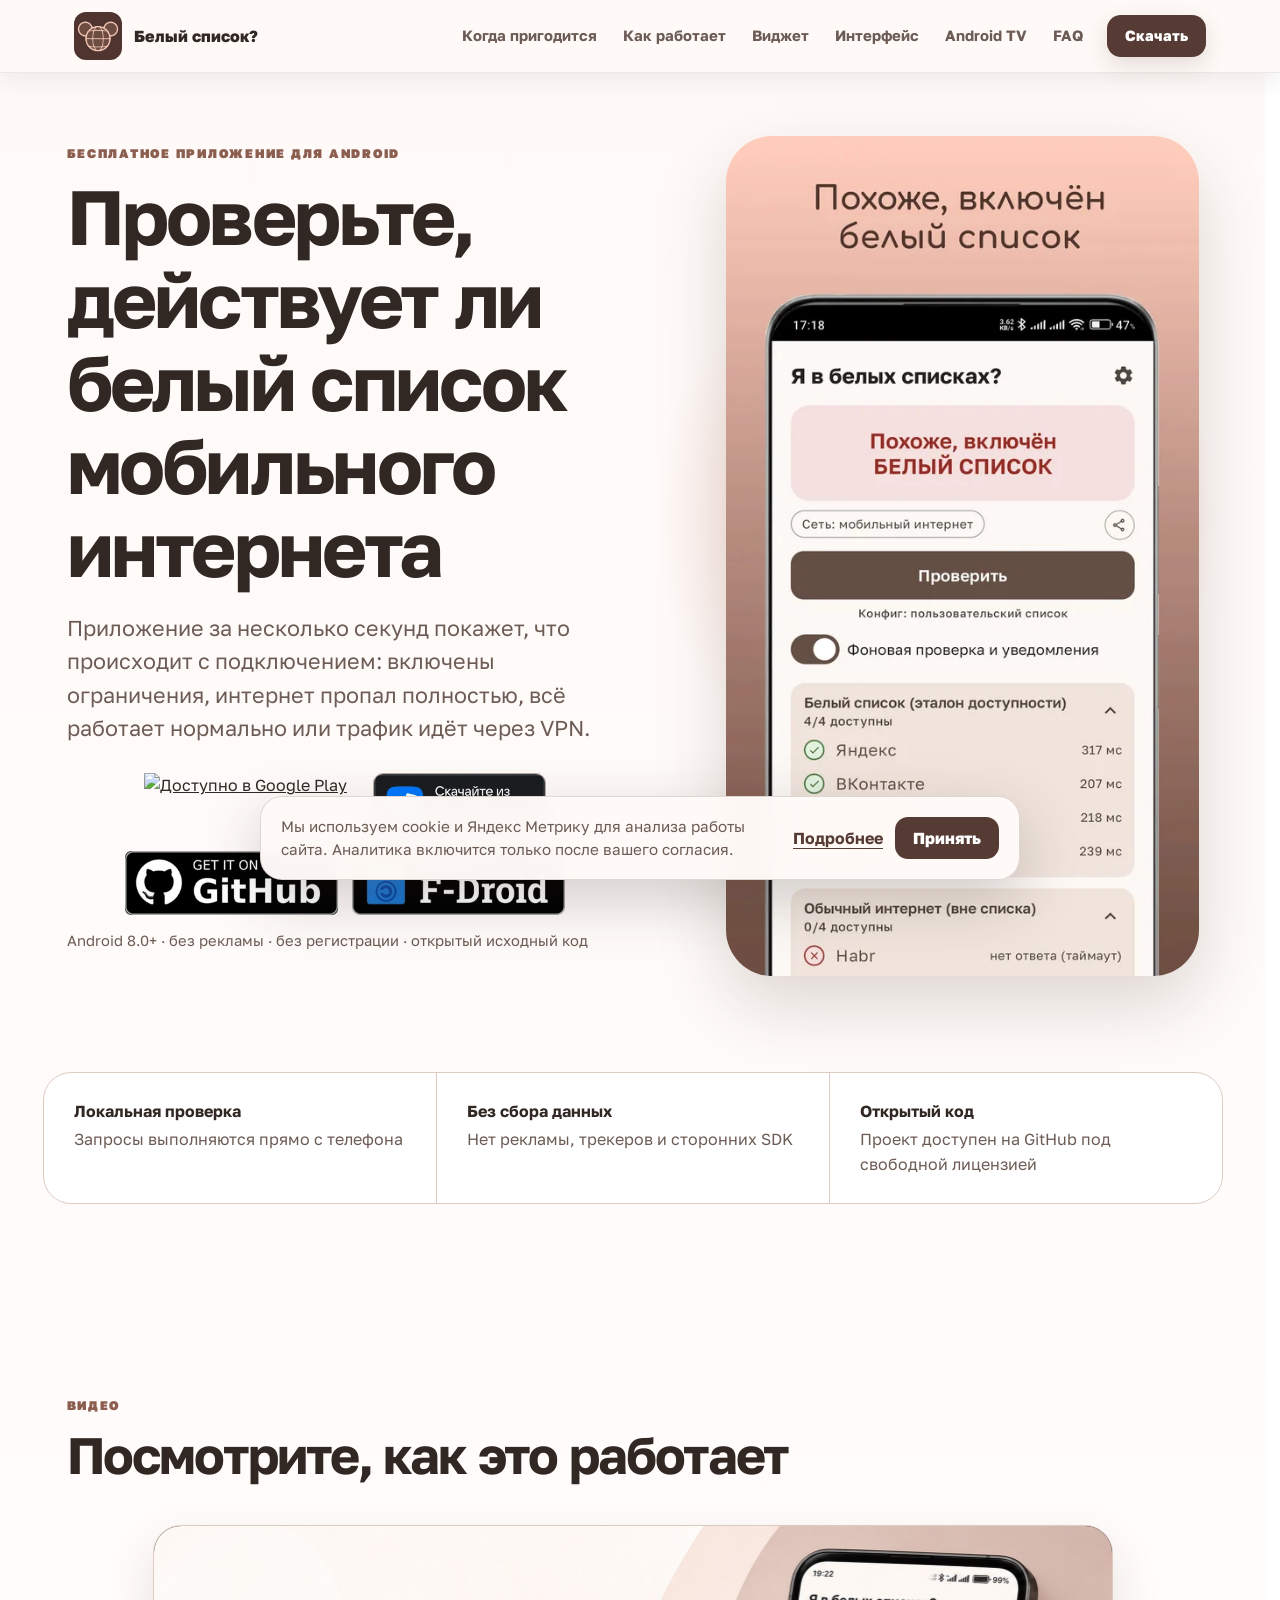
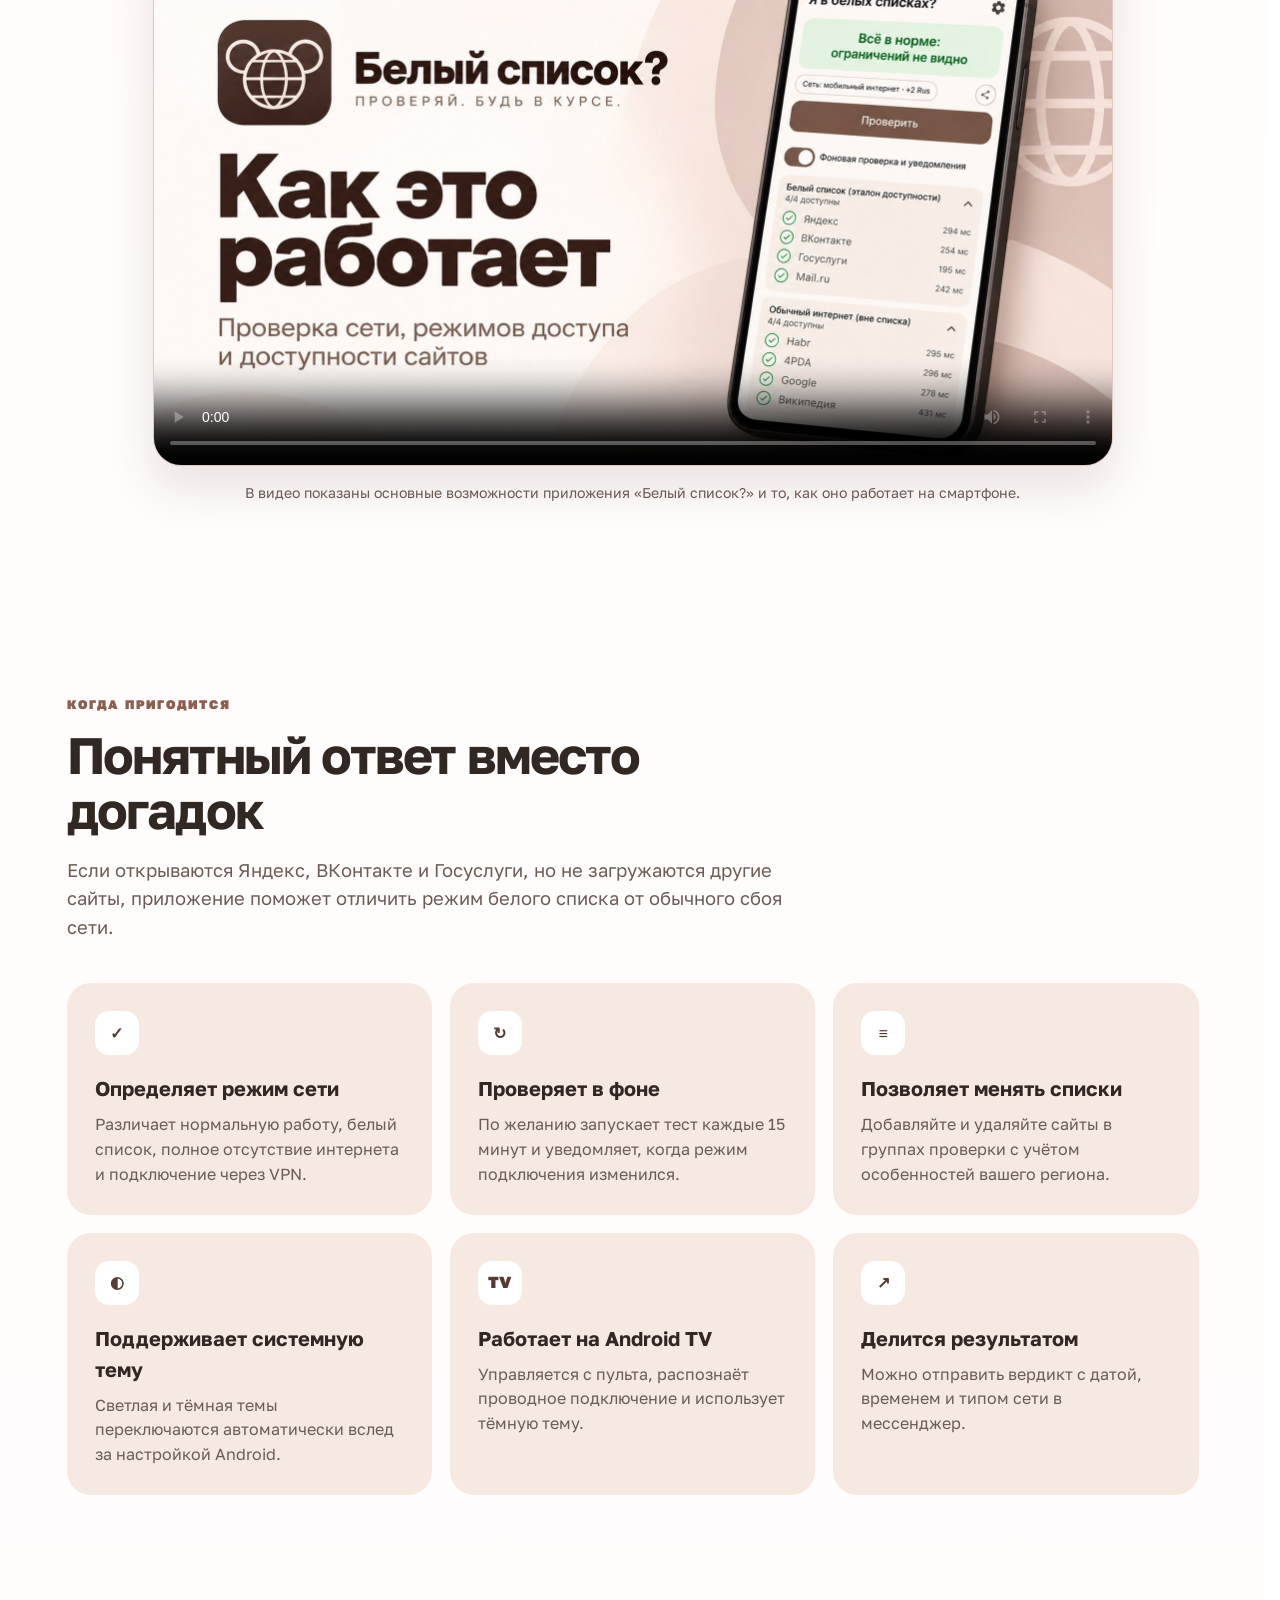
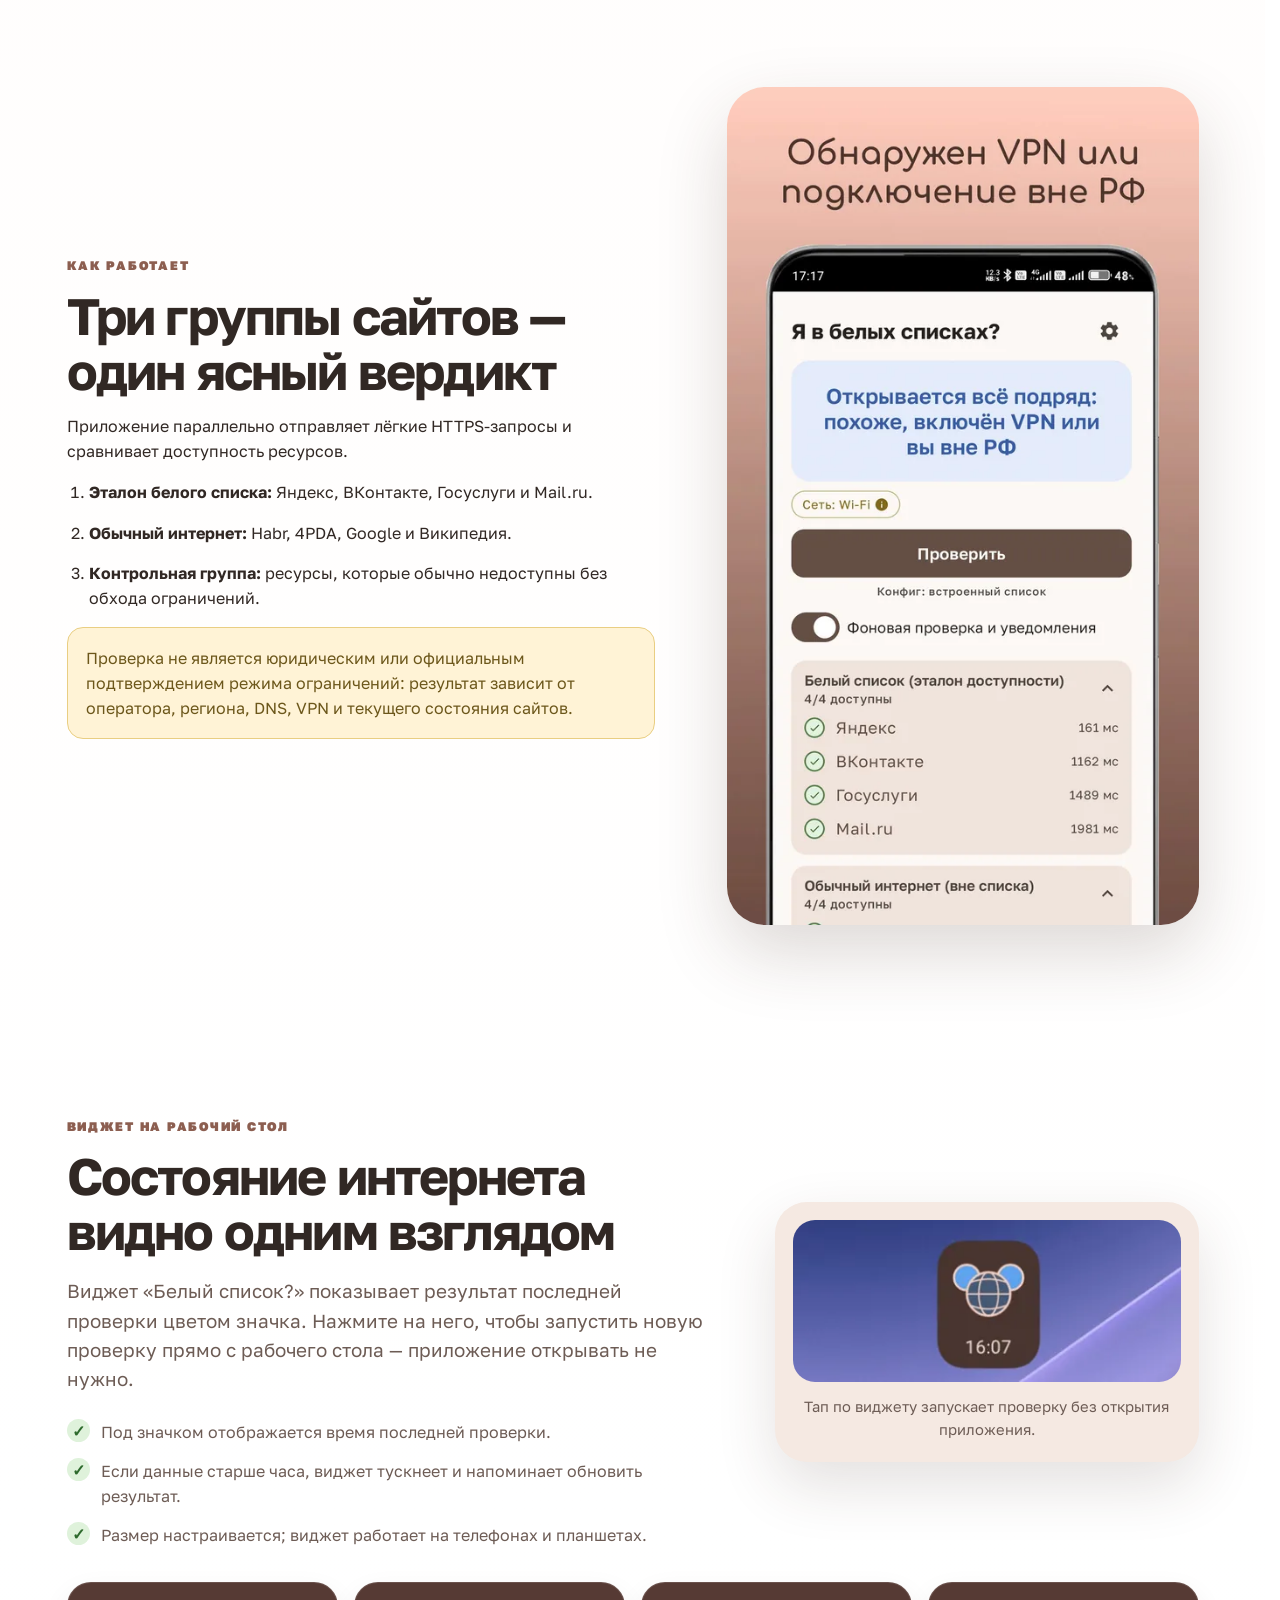
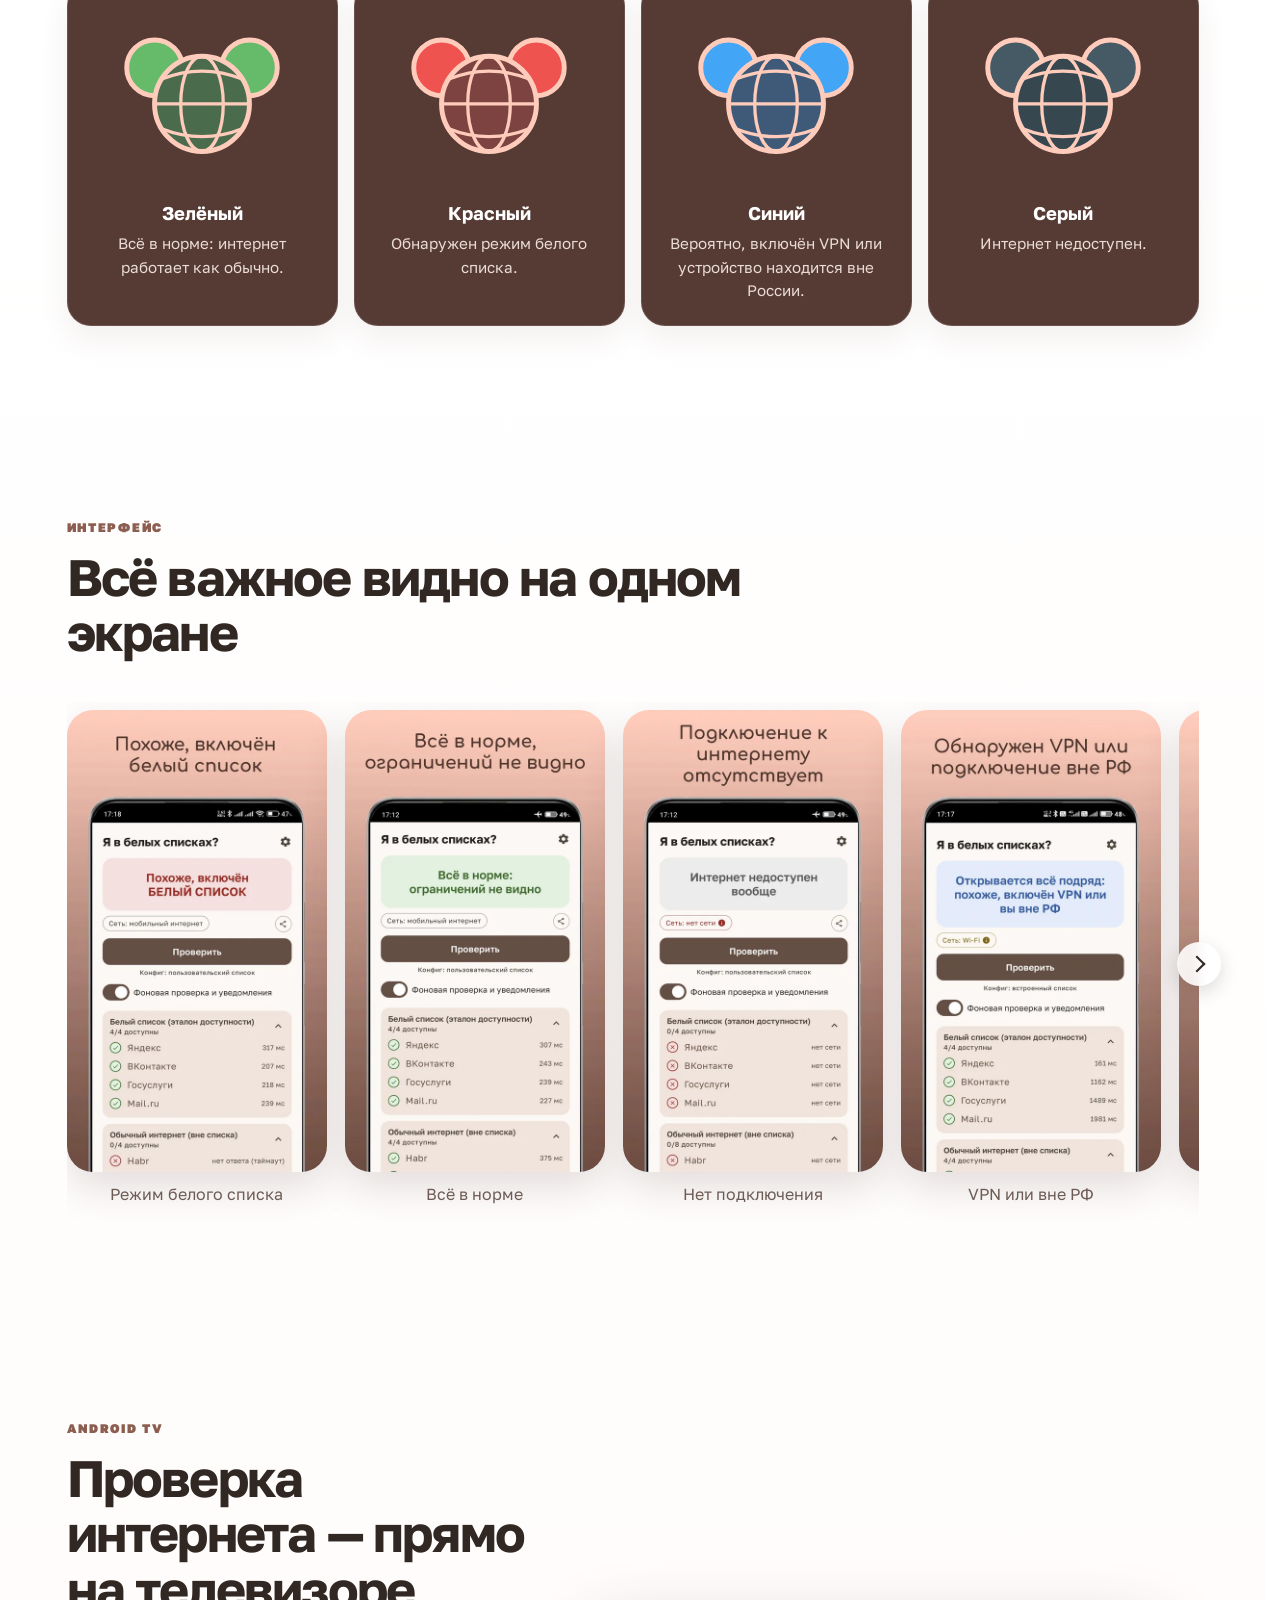
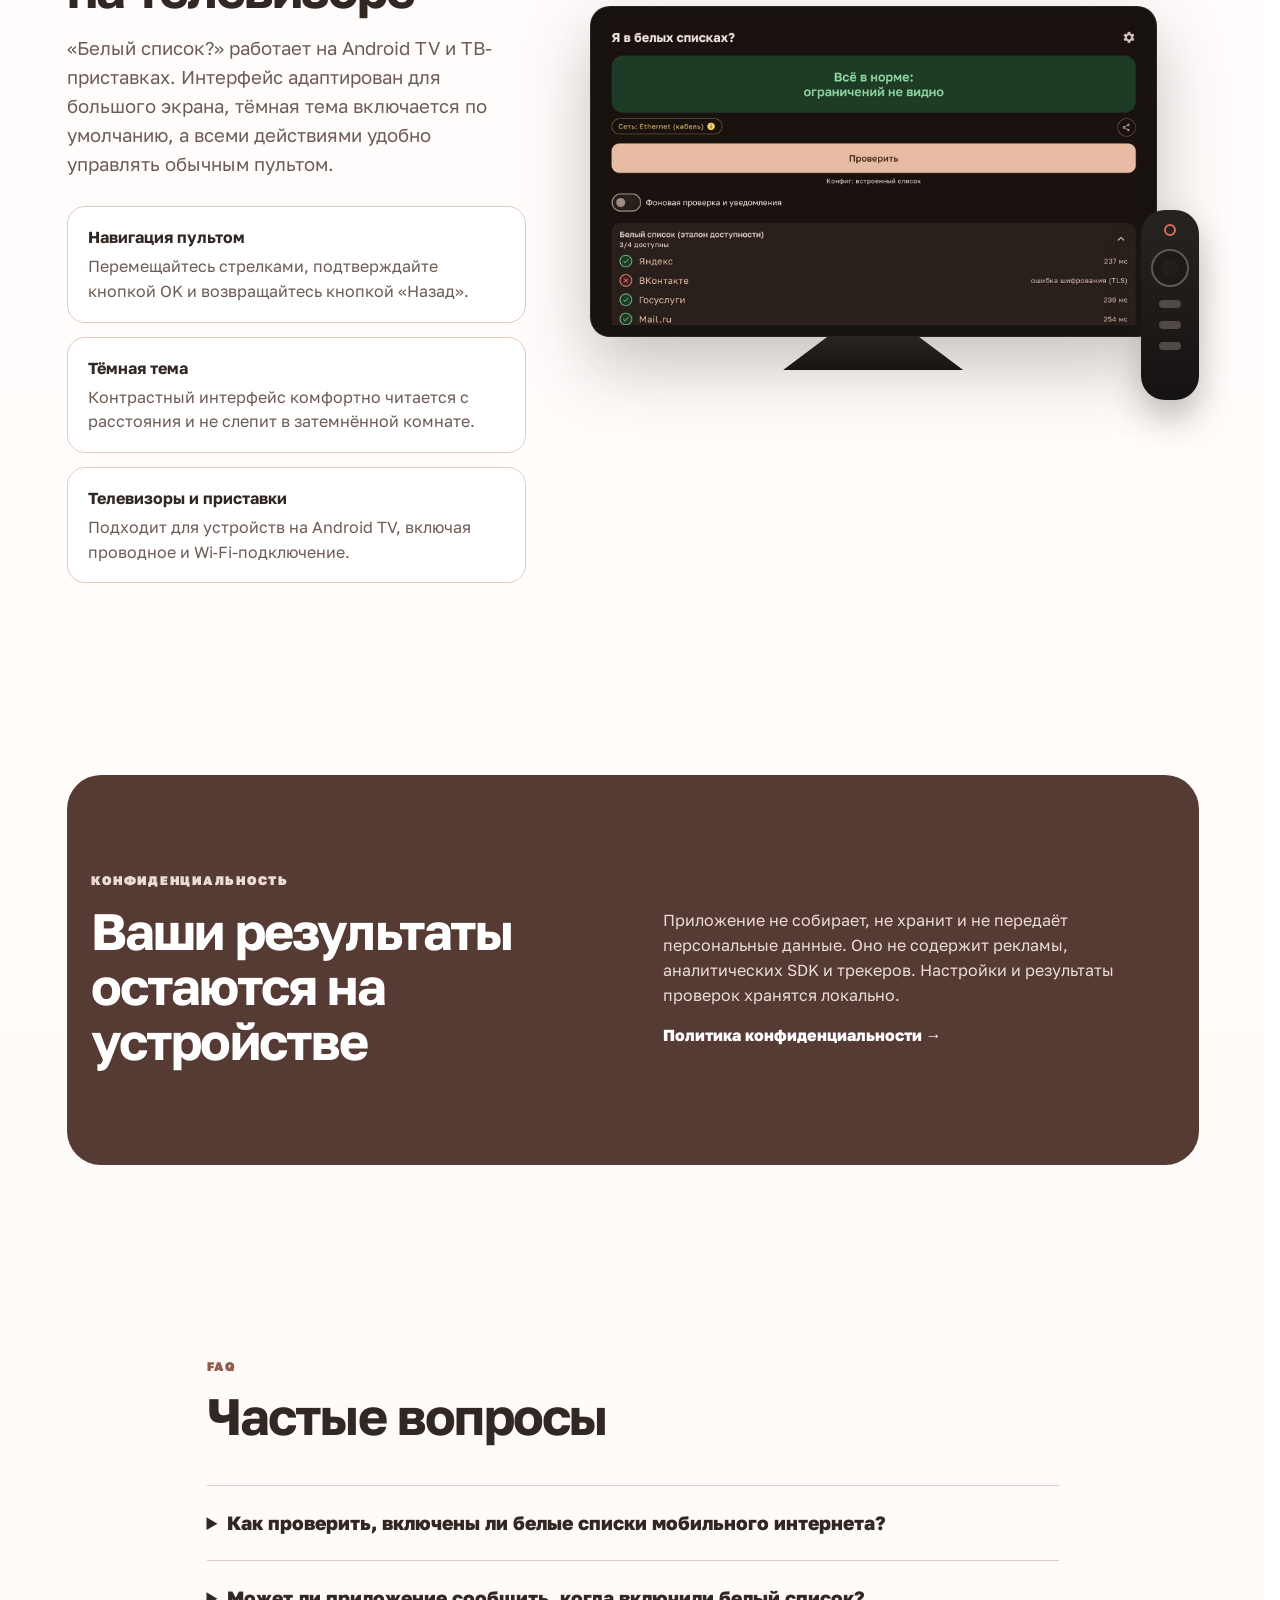
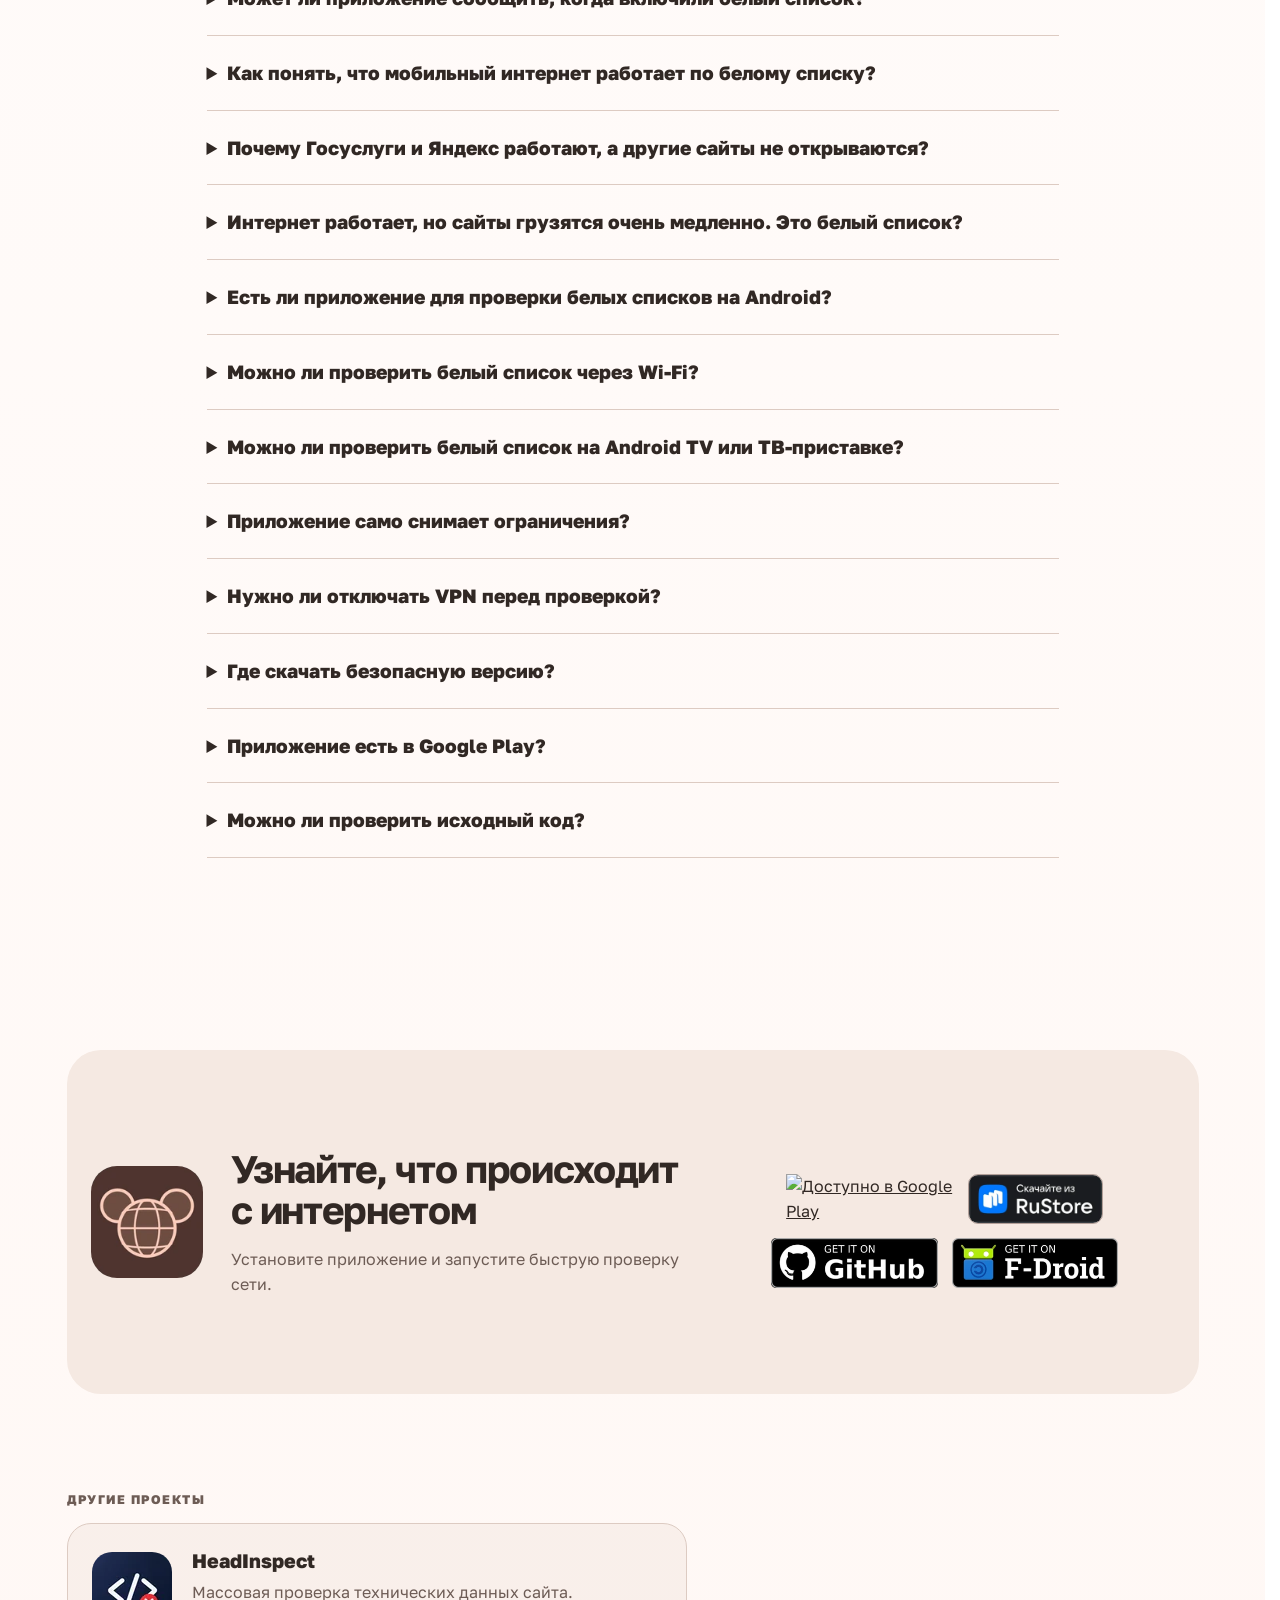
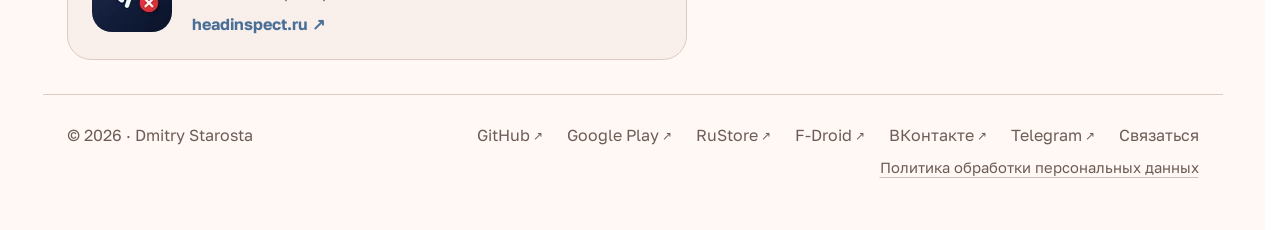
==== commit ecee1013: "Add files via upload" ====
--- a/site/index.html
+++ b/site/index.html
@@ -5,7 +5,7 @@
   <meta name="viewport" content="width=device-width, initial-scale=1">
   <title>Белый список? — проверка ограничений мобильного интернета на Android</title>
   <meta name="description" content="Бесплатное Android-приложение «Белый список?» проверяет, действует ли режим белого списка мобильного интернета, пропал ли интернет полностью или включён VPN. Без рекламы и сбора данных.">
-  <meta name="keywords" content="белый список интернет, белые списки рунета, проверка мобильного интернета, ограничения интернета, Android приложение, VPN, RuStore">
+  <meta name="keywords" content="белый список интернет, белые списки рунета, проверка мобильного интернета, ограничения интернета, Android приложение, VPN, RuStore, Google Play, F-Droid">
   <meta name="author" content="Дмитрий Староста">
   <meta name="robots" content="index,follow,max-image-preview:large">
   <meta name="color-scheme" content="light dark">
@@ -31,12 +31,13 @@
   <meta name="twitter:card" content="summary_large_image">
 
   <link rel="preload" href="assets/icon-96.webp" as="image" type="image/webp">
-  <link rel="stylesheet" href="styles.css?v=20260912-spacing1">
+  <link rel="stylesheet" href="styles.css?v=20261121-fdroid">
 
   <script type="application/ld+json">
 {
   "@context": "https://schema.org",
   "@type": "SoftwareApplication",
+  "@id": "https://belyjspisok.ru/#app",
   "name": "Белый список?",
   "alternateName": "WhiteListCheck",
 
@@ -58,9 +59,18 @@
   },
 
   "downloadUrl": "https://github.com/dmitrystarosta/WhiteListCheck/releases/latest",
-  "installUrl": "https://www.rustore.ru/catalog/app/ru.netstatus.app",
+
+  "installUrl": [
+    "https://play.google.com/store/apps/details?id=ru.netstatus.app",
+    "https://www.rustore.ru/catalog/app/ru.netstatus.app",
+    "https://f-droid.org/packages/ru.netstatus.app/"
+  ],
 
   "sameAs": [
+    "https://play.google.com/store/apps/details?id=ru.netstatus.app",
+    "https://www.rustore.ru/catalog/app/ru.netstatus.app",
+    "https://f-droid.org/packages/ru.netstatus.app/",
+    "https://github.com/dmitrystarosta/WhiteListCheck",
     "https://t.me/belyjspisok_app",
     "https://vk.ru/belyjspisok",
     "https://youtube.com/@belyjspisok"
@@ -100,8 +110,8 @@
   "contentUrl": "https://belyjspisok.ru/assets/whitelistcheck-video.mp4",
   "embedUrl": "https://www.youtube.com/embed/PufIsRqfRjA",
   "sameAs": "https://www.youtube.com/watch?v=PufIsRqfRjA",
-  "uploadDate": "2026-09-11",
-  "duration": "PT55S",
+  "uploadDate": "2026-09-12T00:30:00+03:00",
+  "duration": "PT56S",
   "inLanguage": "ru-RU",
   "isFamilyFriendly": true,
   "publisher": {
@@ -109,11 +119,7 @@
     "name": "Dmitry Starosta",
     "url": "https://belyjspisok.ru/"
   },
-  "about": {
-    "@type": "SoftwareApplication",
-    "name": "Белый список?",
-    "url": "https://belyjspisok.ru/"
-  }
+  "about": { "@id": "https://belyjspisok.ru/#app" }
 }
   </script>
 
@@ -156,23 +162,23 @@
   </header>
 
   <main id="top">
-    <aside class="testers-bar" aria-label="Набор тестировщиков">
-      <span class="testers-bar-tag">Нужна помощь</span>
-      <p>Ищу 12 тестировщиков, чтобы приложение попало в Google Play. Нужно просто подержать его на телефоне месяц.</p>
-      <a class="testers-bar-btn" href="mailto:belyjspisok@starosta.ru?subject=%D0%A5%D0%BE%D1%87%D1%83%20%D1%81%D1%82%D0%B0%D1%82%D1%8C%20%D1%82%D0%B5%D1%81%D1%82%D0%B8%D1%80%D0%BE%D0%B2%D1%89%D0%B8%D0%BA%D0%BE%D0%BC">Написать мне →</a>
-    </aside>
-
     <section class="hero section">
       <div class="hero-copy">
         <p class="eyebrow">Бесплатное приложение для Android</p>
         <h1>Проверьте, действует ли белый список мобильного интернета</h1>
         <p class="lead">Приложение за несколько секунд покажет, что происходит с подключением: включены ограничения, интернет пропал полностью, всё работает нормально или трафик идёт через VPN.</p>
         <div class="download-row" aria-label="Скачать приложение">
-          <a class="badge-link badge-link--rustore" href="https://www.rustore.ru/catalog/app/ru.netstatus.app" target="_blank" rel="noopener noreferrer" aria-label="Скачать приложение из RuStore">
+          <a class="badge-link" data-goal="gplay1" href="https://play.google.com/store/apps/details?id=ru.netstatus.app" target="_blank" rel="noopener noreferrer" aria-label="Скачать приложение из Google Play">
+            <img src="assets/badges/google-play.png" srcset="assets/badges/google-play-320.webp 320w, assets/badges/google-play-478.webp 478w" sizes="(max-width: 560px) 141px, 215px" alt="Доступно в Google Play" width="478" height="142">
+          </a>
+          <a class="badge-link badge-link--rustore" data-goal="rustore1" href="https://www.rustore.ru/catalog/app/ru.netstatus.app" target="_blank" rel="noopener noreferrer" aria-label="Скачать приложение из RuStore">
             <img src="assets/badges/rustore.png" srcset="assets/badges/rustore-320.webp 320w, assets/badges/rustore-640.webp 640w" sizes="(max-width: 560px) 144px, 178px" alt="Скачать из RuStore" width="666" height="240">
           </a>
-          <a class="badge-link" href="https://github.com/dmitrystarosta/WhiteListCheck/releases/latest" target="_blank" rel="noopener noreferrer" aria-label="Скачать APK с GitHub">
+          <a class="badge-link" data-goal="github1" href="https://github.com/dmitrystarosta/WhiteListCheck/releases/latest" target="_blank" rel="noopener noreferrer" aria-label="Скачать APK с GitHub">
             <img src="assets/badges/github.png" srcset="assets/badges/github-320.webp 320w, assets/badges/github-640.webp 640w" sizes="(max-width: 560px) 175px, 215px" alt="Скачать APK с GitHub" width="564" height="168">
+          </a>
+          <a class="badge-link" data-goal="fdroid1" href="https://f-droid.org/packages/ru.netstatus.app/" target="_blank" rel="noopener noreferrer" aria-label="Скачать приложение из F-Droid">
+            <img src="assets/badges/fdroid.png" srcset="assets/badges/fdroid-320.webp 320w, assets/badges/fdroid-640.webp 640w" sizes="(max-width: 560px) 175px, 215px" alt="Скачать из F-Droid" width="564" height="168">
           </a>
         </div>
         <p class="micro">Android 8.0+ · без рекламы · без регистрации · открытый исходный код</p>
@@ -188,7 +194,6 @@
       <div><strong>Без сбора данных</strong><span>Нет рекламы, трекеров и сторонних SDK</span></div>
       <div><strong>Открытый код</strong><span>Проект доступен на GitHub под свободной лицензией</span></div>
     </section>
-
 
     <section id="video" class="section video-section" aria-labelledby="video-title">
       <div class="section-heading">
@@ -219,7 +224,6 @@
         <article class="card"><span class="icon">↗</span><h3>Делится результатом</h3><p>Можно отправить вердикт с датой, временем и типом сети в мессенджер.</p></article>
       </div>
     </section>
-
 
     <section id="how" class="section split">
       <div>
@@ -235,7 +239,6 @@
       </div>
       <img class="feature-shot" src="assets/screenshots/screen-4.jpg" srcset="assets/screenshots/screen-4-540.webp 540w, assets/screenshots/screen-4-1080.webp 1080w" sizes="(max-width: 900px) min(520px, calc(100vw - 48px)), 471px" alt="Приложение обнаружило VPN или подключение вне России" loading="lazy" width="1080" height="1920">
     </section>
-
 
     <section id="widget" class="section widget-section">
       <div class="widget-layout">
@@ -299,7 +302,6 @@
     </section>
 
 
-
     <section id="tv" class="section tv-section">
       <div class="tv-copy">
         <p class="eyebrow">Android TV</p>
@@ -339,36 +341,33 @@
 
     <section id="faq" class="section faq">
       <div class="section-heading"><p class="eyebrow">FAQ</p><h2>Частые вопросы</h2></div>
-      <details><summary>Приложение само снимает ограничения?</summary><p>Нет. Оно только диагностирует доступность сайтов и помогает понять, какой режим подключения наблюдается.</p></details>
-      <details><summary>Нужно ли отключать VPN перед проверкой?</summary><p>Да, если вы хотите оценить реальное подключение оператора. При активном VPN приложение может увидеть доступность сайтов через туннель.</p></details>
-      <details><summary>Почему результат по Wi‑Fi может быть неточным?</summary><p>Белые списки обычно применяются к мобильным сетям. Исключение — Wi‑Fi от 3G/4G-роутера или телефона, раздающего мобильный интернет.</p></details>
-      <details><summary>Где скачать безопасную версию?</summary><p>Используйте RuStore или страницу последнего релиза в официальном репозитории GitHub.</p></details>
-      <details><summary>Можно ли проверить исходный код?</summary><p>Да. Исходный код открыт и опубликован в репозитории проекта.</p></details>
+      <details><summary>Как проверить, включены ли белые списки мобильного интернета?</summary><p>Запустите приложение «Белый список?» через мобильную сеть. Оно проверит доступность нескольких групп сайтов и покажет, в каком режиме работает интернет: без видимых ограничений, по белому списку, без подключения или через VPN. Проверка занимает несколько секунд.</p></details>
+      <details><summary>Может ли приложение сообщить, когда включили белый список?</summary><p>Да. В «Белом списке?» можно включить фоновую проверку и уведомления. Приложение будет периодически проверять состояние сети и сообщит, если режим подключения изменится — например, если вместо обычного интернета начнёт действовать белый список. Для стабильной работы фоновой проверки на некоторых устройствах может потребоваться разрешить приложению автозапуск и работу без ограничений батареи.</p></details>
+      <details><summary>Как понять, что мобильный интернет работает по белому списку?</summary><p>Один из характерных признаков — часть сайтов и сервисов открывается, а другая часть недоступна. Например, могут работать Яндекс, ВКонтакте, Госуслуги и Mail.ru, но не открываться другие сайты. «Белый список?» сравнивает доступность разных групп ресурсов и помогает определить такой режим.</p></details>
+      <details><summary>Почему Госуслуги и Яндекс работают, а другие сайты не открываются?</summary><p>Такое поведение может означать, что мобильный оператор ограничил доступ набором разрешённых ресурсов — так называемым белым списком. Но похожая ситуация бывает и при сбоях DNS или отдельных сайтов, поэтому приложение проверяет сразу несколько ресурсов и сравнивает результат.</p></details>
+      <details><summary>Интернет работает, но сайты грузятся очень медленно. Это белый список?</summary><p>Может быть и то и другое. Иногда ограничение выглядит как полная недоступность сайтов, а иногда скорость доступа вне белого списка снижают до минимума — сайты формально отвечают, но практически ничего не загружается. Медленная загрузка бывает и по другим причинам: слабый сигнал, перегрузка сети, сбой DNS. «Белый список?» сейчас проверяет доступность сайтов, а не скорость, поэтому при ограничении именно скорости он может показать «без видимых ограничений».</p></details>
+      <details><summary>Есть ли приложение для проверки белых списков на Android?</summary><p>Да. Приложение «Белый список?» работает на Android 8.0 и новее и помогает определить, работает ли мобильный интернет в обычном режиме или с ограничением по белому списку. Приложение бесплатное, без рекламы и регистрации, а его исходный код открыт.</p></details>
+      <details><summary>Можно ли проверить белый список через Wi-Fi?</summary><p>Можно, но результат зависит от того, откуда Wi-Fi получает интернет. Если это обычный домашний проводной интернет, ограничения мобильного оператора к нему обычно не относятся. Если Wi-Fi раздаёт смартфон или 3G/4G-роутер, ограничения мобильной сети могут распространяться и на такое подключение.</p></details>
+      <details><summary>Можно ли проверить белый список на Android TV или ТВ-приставке?</summary><p>Да. «Белый список?» поддерживает Android TV и совместимые Android-приставки. Интерфейс на телевизоре адаптирован для большого экрана и управления пультом.</p></details>
+      <details><summary>Приложение само снимает ограничения?</summary><p>Нет. «Белый список?» ничего не разблокирует и не меняет настройки сети. Оно только проверяет доступность сайтов и помогает понять, в каком режиме работает интернет.</p></details>
+      <details><summary>Нужно ли отключать VPN перед проверкой?</summary><p>Да, если вы хотите проверить именно соединение мобильного оператора. При включённом VPN трафик может идти через другой сервер, поэтому результат уже не будет отражать реальное состояние сети оператора.</p></details>
+      <details><summary>Где скачать безопасную версию?</summary><p>Приложение можно скачать из Google Play, RuStore, F-Droid или со страницы Releases на GitHub. Для установки APK с GitHub Android может показать стандартное предупреждение об установке приложения не из официального магазина. В F-Droid приложение собирается из исходного кода с воспроизводимой сборкой и подписано тем же ключом разработчика, что и в остальных источниках, поэтому версию из любого источника можно установить поверх уже установленной без предварительного удаления.</p></details>
+      <details><summary>Приложение есть в Google Play?</summary><p>Да. «Белый список?» опубликован в Google Play и доступен в 178 странах. Обновления приходят обычным способом — через сам магазин.</p></details>
+      <details><summary>Можно ли проверить исходный код?</summary><p>Да. Исходный код приложения опубликован на GitHub и доступен для просмотра.</p></details>
     </section>
 
     <section id="download" class="section cta">
       <img src="assets/icon.png" srcset="assets/icon-144.webp 144w, assets/icon-256.webp 256w" sizes="112px" alt="" width="112" height="112">
       <div><h2>Узнайте, что происходит с интернетом</h2><p>Установите приложение и запустите быструю проверку сети.</p></div>
       <div class="download-row compact">
-        <a class="badge-link badge-link--rustore" href="https://www.rustore.ru/catalog/app/ru.netstatus.app" target="_blank" rel="noopener noreferrer"><img src="assets/badges/rustore.png" srcset="assets/badges/rustore-320.webp 320w, assets/badges/rustore-640.webp 640w" sizes="(max-width: 560px) 144px, 178px" alt="Скачать из RuStore" width="666" height="240"></a>
-        <a class="badge-link" href="https://github.com/dmitrystarosta/WhiteListCheck/releases/latest" target="_blank" rel="noopener noreferrer"><img src="assets/badges/github.png" srcset="assets/badges/github-320.webp 320w, assets/badges/github-640.webp 640w" sizes="(max-width: 560px) 175px, 215px" alt="Скачать APK с GitHub" width="564" height="168"></a>
-      </div>
-    </section>
-
-    <section class="testers-card section" aria-labelledby="testers-title">
-      <div class="testers-card-inner">
-        <p class="testers-card-eyebrow"><span aria-hidden="true"></span>Ищу тестировщиков</p>
-        <h2 id="testers-title">Помогите вывести приложение в Google Play</h2>
-        <p>Google не пустит приложение в общий каталог, пока 12 человек не подключатся к закрытому тесту. От вас нужно только установить приложение по личной ссылке и не удалять его в течение месяца — пользоваться необязательно.</p>
-        <p>Напишите мне, и я пришлю ссылку. В письме укажите Google-аккаунт, под которым вы заходите в Play на телефоне.</p>
-        <div class="testers-card-actions">
-          <a class="testers-card-btn" href="mailto:belyjspisok@starosta.ru?subject=%D0%A5%D0%BE%D1%87%D1%83%20%D1%81%D1%82%D0%B0%D1%82%D1%8C%20%D1%82%D0%B5%D1%81%D1%82%D0%B8%D1%80%D0%BE%D0%B2%D1%89%D0%B8%D0%BA%D0%BE%D0%BC">Стать тестировщиком</a>
-          <span class="testers-card-mail">belyjspisok@starosta.ru</span>
-        </div>
-      </div>
-    </section>
+        <a class="badge-link" data-goal="gplay2" href="https://play.google.com/store/apps/details?id=ru.netstatus.app" target="_blank" rel="noopener noreferrer" aria-label="Скачать приложение из Google Play"><img src="assets/badges/google-play.png" srcset="assets/badges/google-play-320.webp 320w, assets/badges/google-play-478.webp 478w" sizes="(max-width: 560px) 141px, 215px" alt="Доступно в Google Play" width="478" height="142"></a>
+        <a class="badge-link badge-link--rustore" data-goal="rustore2" href="https://www.rustore.ru/catalog/app/ru.netstatus.app" target="_blank" rel="noopener noreferrer"><img src="assets/badges/rustore.png" srcset="assets/badges/rustore-320.webp 320w, assets/badges/rustore-640.webp 640w" sizes="(max-width: 560px) 144px, 178px" alt="Скачать из RuStore" width="666" height="240"></a>
+        <a class="badge-link" data-goal="github2" href="https://github.com/dmitrystarosta/WhiteListCheck/releases/latest" target="_blank" rel="noopener noreferrer"><img src="assets/badges/github.png" srcset="assets/badges/github-320.webp 320w, assets/badges/github-640.webp 640w" sizes="(max-width: 560px) 175px, 215px" alt="Скачать APK с GitHub" width="564" height="168"></a>
+        <a class="badge-link" data-goal="fdroid2" href="https://f-droid.org/packages/ru.netstatus.app/" target="_blank" rel="noopener noreferrer"><img src="assets/badges/fdroid.png" srcset="assets/badges/fdroid-320.webp 320w, assets/badges/fdroid-640.webp 640w" sizes="(max-width: 560px) 175px, 215px" alt="Скачать из F-Droid" width="564" height="168"></a>
+      </div>
+    </section>
+
   </main>
-
 
   <section class="other-projects" aria-labelledby="other-projects-title">
     <p class="other-projects-label" id="other-projects-title">Другие проекты</p>
@@ -405,9 +404,17 @@
            target="_blank"
            rel="noopener noreferrer">GitHub</a>
 
+        <a class="footer-external" href="https://play.google.com/store/apps/details?id=ru.netstatus.app"
+           target="_blank"
+           rel="noopener noreferrer">Google Play</a>
+
         <a class="footer-external" href="https://www.rustore.ru/catalog/app/ru.netstatus.app"
            target="_blank"
            rel="noopener noreferrer">RuStore</a>
+
+        <a class="footer-external" href="https://f-droid.org/packages/ru.netstatus.app/"
+           target="_blank"
+           rel="noopener noreferrer">F-Droid</a>
 
         <a class="footer-external" href="https://vk.ru/belyjspisok"
            target="_blank"
@@ -427,5 +434,117 @@
   </footer>
   <script src="consent.js?v=20260824-1" defer></script>
   <script src="script.js?v=20260911-player1" defer></script>
+  <script type="application/ld+json">
+{
+  "@context": "https://schema.org",
+  "@type": "FAQPage",
+  "mainEntity": [
+    {
+      "@type": "Question",
+      "name": "Как проверить, включены ли белые списки мобильного интернета?",
+      "acceptedAnswer": {
+        "@type": "Answer",
+        "text": "Запустите приложение «Белый список?» через мобильную сеть. Оно проверит доступность нескольких групп сайтов и покажет, в каком режиме работает интернет: без видимых ограничений, по белому списку, без подключения или через VPN. Проверка занимает несколько секунд."
+      }
+    },
+    {
+      "@type": "Question",
+      "name": "Может ли приложение сообщить, когда включили белый список?",
+      "acceptedAnswer": {
+        "@type": "Answer",
+        "text": "Да. В «Белом списке?» можно включить фоновую проверку и уведомления. Приложение будет периодически проверять состояние сети и сообщит, если режим подключения изменится — например, если вместо обычного интернета начнёт действовать белый список. Для стабильной работы фоновой проверки на некоторых устройствах может потребоваться разрешить приложению автозапуск и работу без ограничений батареи."
+      }
+    },
+    {
+      "@type": "Question",
+      "name": "Как понять, что мобильный интернет работает по белому списку?",
+      "acceptedAnswer": {
+        "@type": "Answer",
+        "text": "Один из характерных признаков — часть сайтов и сервисов открывается, а другая часть недоступна. Например, могут работать Яндекс, ВКонтакте, Госуслуги и Mail.ru, но не открываться другие сайты. «Белый список?» сравнивает доступность разных групп ресурсов и помогает определить такой режим."
+      }
+    },
+    {
+      "@type": "Question",
+      "name": "Почему Госуслуги и Яндекс работают, а другие сайты не открываются?",
+      "acceptedAnswer": {
+        "@type": "Answer",
+        "text": "Такое поведение может означать, что мобильный оператор ограничил доступ набором разрешённых ресурсов — так называемым белым списком. Но похожая ситуация бывает и при сбоях DNS или отдельных сайтов, поэтому приложение проверяет сразу несколько ресурсов и сравнивает результат."
+      }
+    },
+    {
+      "@type": "Question",
+      "name": "Интернет работает, но сайты грузятся очень медленно. Это белый список?",
+      "acceptedAnswer": {
+        "@type": "Answer",
+        "text": "Может быть и то и другое. Иногда ограничение выглядит как полная недоступность сайтов, а иногда скорость доступа вне белого списка снижают до минимума — сайты формально отвечают, но практически ничего не загружается. Медленная загрузка бывает и по другим причинам: слабый сигнал, перегрузка сети, сбой DNS. «Белый список?» сейчас проверяет доступность сайтов, а не скорость, поэтому при ограничении именно скорости он может показать «без видимых ограничений»."
+      }
+    },
+    {
+      "@type": "Question",
+      "name": "Есть ли приложение для проверки белых списков на Android?",
+      "acceptedAnswer": {
+        "@type": "Answer",
+        "text": "Да. Приложение «Белый список?» работает на Android 8.0 и новее и помогает определить, работает ли мобильный интернет в обычном режиме или с ограничением по белому списку. Приложение бесплатное, без рекламы и регистрации, а его исходный код открыт."
+      }
+    },
+    {
+      "@type": "Question",
+      "name": "Можно ли проверить белый список через Wi-Fi?",
+      "acceptedAnswer": {
+        "@type": "Answer",
+        "text": "Можно, но результат зависит от того, откуда Wi-Fi получает интернет. Если это обычный домашний проводной интернет, ограничения мобильного оператора к нему обычно не относятся. Если Wi-Fi раздаёт смартфон или 3G/4G-роутер, ограничения мобильной сети могут распространяться и на такое подключение."
+      }
+    },
+    {
+      "@type": "Question",
+      "name": "Можно ли проверить белый список на Android TV или ТВ-приставке?",
+      "acceptedAnswer": {
+        "@type": "Answer",
+        "text": "Да. «Белый список?» поддерживает Android TV и совместимые Android-приставки. Интерфейс на телевизоре адаптирован для большого экрана и управления пультом."
+      }
+    },
+    {
+      "@type": "Question",
+      "name": "Приложение само снимает ограничения?",
+      "acceptedAnswer": {
+        "@type": "Answer",
+        "text": "Нет. «Белый список?» ничего не разблокирует и не меняет настройки сети. Оно только проверяет доступность сайтов и помогает понять, в каком режиме работает интернет."
+      }
+    },
+    {
+      "@type": "Question",
+      "name": "Нужно ли отключать VPN перед проверкой?",
+      "acceptedAnswer": {
+        "@type": "Answer",
+        "text": "Да, если вы хотите проверить именно соединение мобильного оператора. При включённом VPN трафик может идти через другой сервер, поэтому результат уже не будет отражать реальное состояние сети оператора."
+      }
+    },
+    {
+      "@type": "Question",
+      "name": "Где скачать безопасную версию?",
+      "acceptedAnswer": {
+        "@type": "Answer",
+        "text": "Приложение можно скачать из Google Play, RuStore, F-Droid или со страницы Releases на GitHub. Для установки APK с GitHub Android может показать стандартное предупреждение об установке приложения не из официального магазина. В F-Droid приложение собирается из исходного кода с воспроизводимой сборкой и подписано тем же ключом разработчика, что и в остальных источниках, поэтому версию из любого источника можно установить поверх уже установленной без предварительного удаления."
+      }
+    },
+    {
+      "@type": "Question",
+      "name": "Приложение есть в Google Play?",
+      "acceptedAnswer": {
+        "@type": "Answer",
+        "text": "Да. «Белый список?» опубликован в Google Play и доступен в 178 странах. Обновления приходят обычным способом — через сам магазин."
+      }
+    },
+    {
+      "@type": "Question",
+      "name": "Можно ли проверить исходный код?",
+      "acceptedAnswer": {
+        "@type": "Answer",
+        "text": "Да. Исходный код приложения опубликован на GitHub и доступен для просмотра."
+      }
+    }
+  ]
+}
+  </script>
 </body>
 </html>
--- a/site/styles.css
+++ b/site/styles.css
@@ -1228,106 +1228,6 @@
 }
 
 
-/* 2026-09-09 — набор тестировщиков для Google Play (временный блок) */
-.testers-bar{
-  max-width:var(--max);
-  margin:18px auto 0;
-  padding:18px 26px;
-  background:var(--brand);
-  border-radius:22px;
-  display:flex;
-  align-items:center;
-  gap:18px;
-  flex-wrap:wrap;
-}
-.testers-bar p{
-  margin:0;
-  flex:1;
-  min-width:240px;
-  color:#f6ece8;
-  font-size:1rem;
-  line-height:1.5;
-}
-.testers-bar-tag{
-  flex:none;
-  background:var(--accent);
-  color:#4a2f29;
-  font-size:.74rem;
-  font-weight:800;
-  letter-spacing:.06em;
-  text-transform:uppercase;
-  padding:6px 13px;
-  border-radius:999px;
-  white-space:nowrap;
-}
-.testers-bar-btn{
-  flex:none;
-  background:#fff8f5;
-  color:#4a2f29;
-  font-weight:700;
-  font-size:.95rem;
-  padding:12px 21px;
-  border-radius:14px;
-  text-decoration:none;
-  white-space:nowrap;
-  transition:transform .18s ease,background .18s ease;
-}
-.testers-bar-btn:hover{transform:translateY(-2px);background:#fff}
-
-.testers-card{padding-top:0;padding-bottom:0;margin-bottom:70px}
-.testers-card-inner{
-  background:var(--surface);
-  border:1px solid var(--line);
-  border-radius:34px;
-  padding:44px 48px;
-}
-.testers-card-eyebrow{
-  margin:0 0 10px;
-  display:flex;
-  align-items:center;
-  gap:10px;
-  font-size:.78rem;
-  font-weight:800;
-  letter-spacing:.1em;
-  text-transform:uppercase;
-  color:#a8503a;
-}
-.testers-card-eyebrow span{
-  width:9px;height:9px;border-radius:50%;
-  background:#c0563f;flex:none;
-}
-.testers-card h2{margin:0 0 14px;font-size:1.65rem}
-.testers-card p{margin:0 0 14px;color:var(--muted);max-width:720px}
-.testers-card-actions{
-  display:flex;align-items:center;gap:18px;flex-wrap:wrap;margin-top:24px;
-}
-.testers-card-btn{
-  background:var(--brand);
-  color:#fff8f5;
-  font-weight:700;
-  padding:14px 26px;
-  border-radius:14px;
-  text-decoration:none;
-  transition:transform .18s ease;
-}
-.testers-card-btn:hover{transform:translateY(-2px)}
-.testers-card-mail{color:var(--muted);font-size:.92rem}
-
-@media(max-width:900px){
-  .testers-bar{margin:14px 20px 0;flex-direction:column;align-items:flex-start}
-  .testers-bar-btn{align-self:stretch;text-align:center}
-  .testers-card-inner{padding:34px 24px}
-}
-
-@media (prefers-color-scheme: dark){
-  .testers-bar p{color:#f5ece8}
-  .testers-bar-tag{background:#e2ad9b;color:#2a1c18}
-  .testers-bar-btn{background:#f5ece8;color:#2a1c18}
-  .testers-card-eyebrow{color:#e39c84}
-  .testers-card-eyebrow span{background:#e07a5f}
-  .testers-card-inner{background:#211d1b;border-color:#443934}
-}
-
 /* 2026-09-11 — секция с видео (свой файл, без сторонних плееров) */
 .video-section{padding-top:192px}
 .video-frame{
@@ -1364,16 +1264,25 @@
 /* 2026-09-12 — единые расстояния между секциями.
    Обычные секции дают 96+96=192px. Цветные панели (.privacy, .cta)
    используют padding как внутреннее поле, поэтому внешний зазор
-   задаётся margin. Блок тестировщиков своих отступов не имеет вовсе.
-   Полоса преимуществ намеренно прижата к первому экрану. */
+   задаётся margin. Полоса преимуществ намеренно прижата к первому
+   экрану. */
 .widget-section{padding-top:96px}
 .privacy{margin-top:96px;margin-bottom:96px}
 .cta{margin-top:96px;margin-bottom:96px}
-.testers-card{margin-top:96px;margin-bottom:96px}
 
 @media(max-width:900px){
   .widget-section{padding-top:72px}
   .privacy{margin-top:72px;margin-bottom:72px}
   .cta{margin-top:72px;margin-bottom:72px}
-  .testers-card{margin-top:72px;margin-bottom:72px}
-}
+}
+
+/* 2026-09-28 / 2026-11-21 — бейджи магазинов сеткой 2×2: Google Play
+   и RuStore сверху, GitHub и F-Droid снизу. Блок центрируется и
+   ограничен по ширине так, чтобы в строке помещались ровно два
+   бейджа — перенос делает flex сам, а row-gap=column-gap даёт
+   одинаковые зазоры по обеим осям (отдельная распорка не нужна). */
+.download-row{justify-content:center;max-width:460px;margin-left:auto;margin-right:auto}
+.compact{justify-content:center}
+
+/* Правая колонка блока «Конфиденциальность» — по центру высоты. */
+.privacy{align-items:center}
